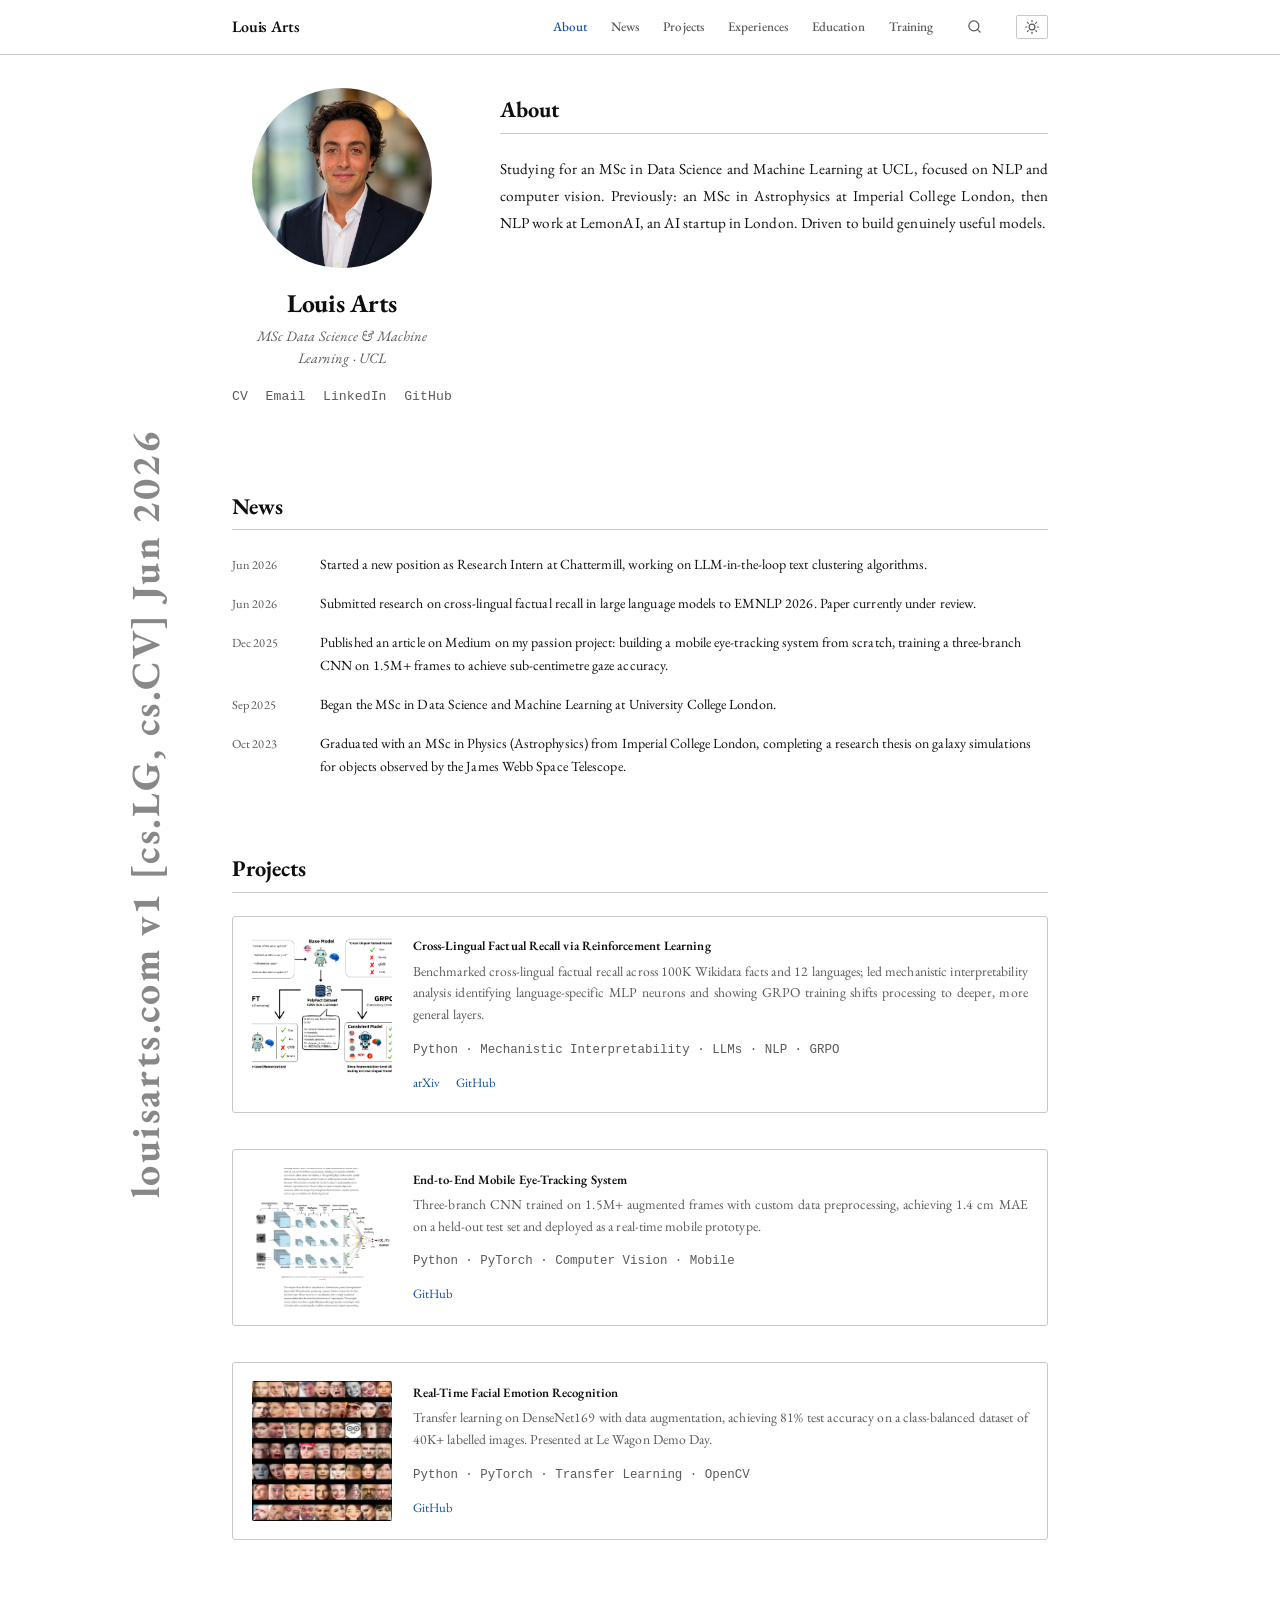
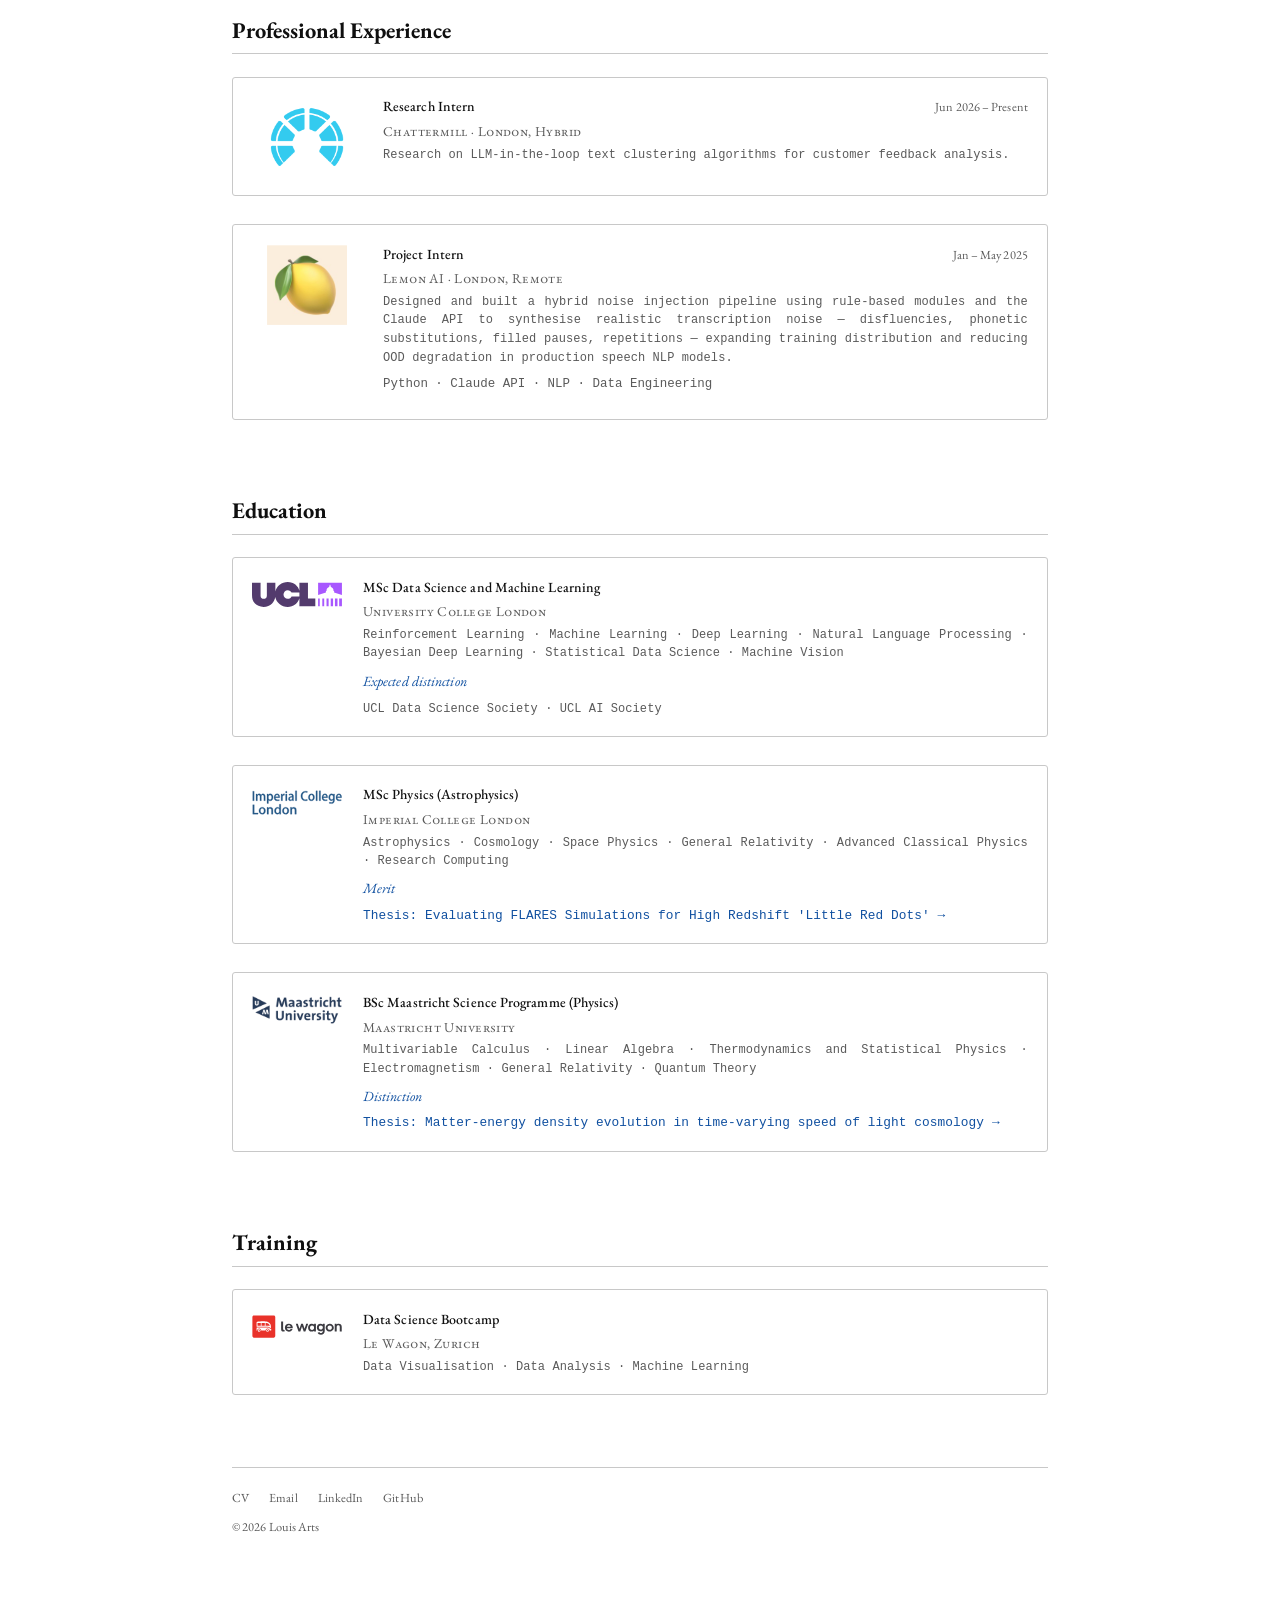
==== index.html @ 947fab56 "Restore display name to Louis Arts Co-Authored-By: Claude Fable 5 <noreply@anthropic.com>" ====
<!DOCTYPE html>
<html lang="en">
<head>
  <meta charset="UTF-8" />
  <meta name="viewport" content="width=device-width, initial-scale=1.0"/>
  <title>Louis Arts</title>
  <link rel="stylesheet" href="style.css" />
  <link rel="preconnect" href="https://fonts.googleapis.com">
  <link href="https://fonts.googleapis.com/css2?family=EB+Garamond:ital,wght@0,400;0,500;0,600;0,700;1,400;1,500;1,600&display=swap" rel="stylesheet">
  <script>(function(){var t=localStorage.getItem('site-theme');if(t)document.documentElement.setAttribute('data-theme',t);})()</script>
</head>
<body>

  <nav id="site-nav">
    <div class="site-nav-inner">
      <a href="#" class="site-nav-name">Louis Arts</a>
      <div class="site-nav-right">
        <div class="site-nav-links">
          <a href="#about">About</a>
          <a href="#news">News</a>
          <a href="#projects">Projects</a>
          <a href="#experience">Experiences</a>
          <a href="#education">Education</a>
          <a href="#training">Training</a>
        </div>
        <div class="nav-search">
          <button type="button" class="nav-search-toggle" aria-label="Search">
            <svg xmlns="http://www.w3.org/2000/svg" width="15" height="15" viewBox="0 0 24 24" fill="none" stroke="currentColor" stroke-width="2" stroke-linecap="round" stroke-linejoin="round"><circle cx="11" cy="11" r="8"/><line x1="21" y1="21" x2="16.65" y2="16.65"/></svg>
          </button>
          <input type="search" id="site-search" aria-label="Search the site" autocomplete="off">
        </div>
        <div class="theme-picker">
          <button class="theme-toggle" aria-label="Theme">
            <svg class="icon-light-mode" xmlns="http://www.w3.org/2000/svg" width="14" height="14" viewBox="0 0 24 24" fill="none" stroke="currentColor" stroke-width="2" stroke-linecap="round" stroke-linejoin="round"><circle cx="12" cy="12" r="5"/><line x1="12" y1="1" x2="12" y2="3"/><line x1="12" y1="21" x2="12" y2="23"/><line x1="4.22" y1="4.22" x2="5.64" y2="5.64"/><line x1="18.36" y1="18.36" x2="19.78" y2="19.78"/><line x1="1" y1="12" x2="3" y2="12"/><line x1="21" y1="12" x2="23" y2="12"/><line x1="4.22" y1="19.78" x2="5.64" y2="18.36"/><line x1="18.36" y1="5.64" x2="19.78" y2="4.22"/></svg>
            <svg class="icon-dark-mode" xmlns="http://www.w3.org/2000/svg" width="14" height="14" viewBox="0 0 24 24" fill="none" stroke="currentColor" stroke-width="2" stroke-linecap="round" stroke-linejoin="round"><path d="M21 12.79A9 9 0 1 1 11.21 3 7 7 0 0 0 21 12.79z"/></svg>
            <svg class="icon-neon-mode" xmlns="http://www.w3.org/2000/svg" width="14" height="14" viewBox="0 0 24 24" fill="none" stroke="currentColor" stroke-width="2" stroke-linecap="round" stroke-linejoin="round"><polygon points="13 2 3 14 12 14 11 22 21 10 12 10 13 2"/></svg>
          </button>
          <div class="theme-dropdown">
            <button data-for="light" onclick="setTheme('light')">Light</button>
            <button data-for="dark" onclick="setTheme('dark')">Dark</button>
            <button data-for="neon" onclick="setTheme('neon')">Neon</button>
          </div>
        </div>
      </div>
    </div>
  </nav>

  <div class="container">

    <div class="main-content">

    <!-- Intro / About -->
    <section id="about" class="intro">
      <div class="intro-sidebar">
        <img src="assets/louis.jpg" alt="Louis Arts" class="profile-photo" width="180" height="180">
        <h1>Louis Arts</h1>
        <p class="tagline">MSc Data Science &amp; Machine Learning · UCL</p>
        <nav class="links">
          <a href="Curriculum_Vitae.pdf" target="_blank" class="cv-link">CV</a>
          <a href="mailto:artslouis@gmail.com">Email</a>
          <a href="https://www.linkedin.com/in/louis-arts-a768221a6/" target="_blank">LinkedIn</a>
          <a href="https://github.com/louisarts" target="_blank">GitHub</a>
        </nav>
      </div>
      <div class="intro-bio">
        <h2>About</h2>
        <p>
          Studying for an MSc in Data Science and Machine Learning at UCL, focused on NLP and computer vision. Previously: an MSc in Astrophysics at Imperial College London, then NLP work at LemonAI, an AI startup in London. Driven to build genuinely useful models.
        </p>
      </div>
    </section>

    <!-- News -->
    <section id="news">
      <h2>News</h2>
      <ul class="news-list">
        <li>
          <span class="date">Jun 2026</span>
          Started a new position as Research Intern at Chattermill, working on LLM-in-the-loop text clustering algorithms.
        </li>
        <li>
          <span class="date">Jun 2026</span>
          Submitted research on cross-lingual factual recall in large language models to EMNLP 2026. Paper currently under review.
        </li>
        <li>
          <span class="date">Dec 2025</span>
          Published an article on Medium on my passion project: building a mobile eye-tracking system from scratch, training a three-branch CNN on 1.5M+ frames to achieve sub-centimetre gaze accuracy.
        </li>
        <li>
          <span class="date">Sep 2025</span>
          Began the MSc in Data Science and Machine Learning at University College London.
        </li>
        <li>
          <span class="date">Oct 2023</span>
          Graduated with an MSc in Physics (Astrophysics) from Imperial College London, completing a research thesis on galaxy simulations for objects observed by the James Webb Space Telescope.
        </li>
      </ul>
    </section>

    <!-- Projects -->
    <section id="projects">
      <h2>Projects</h2>
      <ul class="project-list">

        <li class="project">
          <img src="assets/polyfact-fig1.png" alt="PolyFact cross-lingual factual recall" class="project-thumb project-thumb-img">
          <div class="project-body">
            <h3><a href="polyfact.html">Cross-Lingual Factual Recall via Reinforcement Learning</a></h3>
            <p>Benchmarked cross-lingual factual recall across 100K Wikidata facts and 12 languages; led mechanistic interpretability analysis identifying language-specific MLP neurons and showing GRPO training shifts processing to deeper, more general layers.</p>
            <span class="tags">Python · Mechanistic Interpretability · LLMs · NLP · GRPO</span><br>
            <a href="https://arxiv.org/abs/2606.06586" target="_blank">arXiv</a>
            <a href="https://github.com/jvonrad/Lost-in-Mistranslation/tree/main" target="_blank">GitHub</a>
          </div>
        </li>

        <li class="project">
          <img src="assets/eye-tracking-architecture.png" alt="Eye-tracking CNN architecture" class="project-thumb project-thumb-img">
          <div class="project-body">
            <h3><a href="https://medium.com/@artslouis/the-10-lessons-i-learned-building-an-eye-tracking-model-from-scratch-fa59349ba65d" target="_blank">End-to-End Mobile Eye-Tracking System</a></h3>
            <p>Three-branch CNN trained on 1.5M+ augmented frames with custom data preprocessing, achieving 1.4 cm MAE on a held-out test set and deployed as a real-time mobile prototype.</p>
            <span class="tags">Python · PyTorch · Computer Vision · Mobile</span><br>
            <a href="https://github.com/louisarts/Mobile-Eye-Tracking-Project/tree/main" target="_blank">GitHub</a>
          </div>
        </li>

        <li class="project">
          <img src="assets/face-emotion.png" alt="Facial emotion recognition" class="project-thumb project-thumb-img">
          <div class="project-body">
            <h3><a href="emotion-recognition.html">Real-Time Facial Emotion Recognition</a></h3>
            <p>Transfer learning on DenseNet169 with data augmentation, achieving 81% test accuracy on a class-balanced dataset of 40K+ labelled images. Presented at Le Wagon Demo Day.</p>
            <span class="tags">Python · PyTorch · Transfer Learning · OpenCV</span><br>
            <a href="https://github.com/louisarts/AIdentify_repo" target="_blank">GitHub</a>
          </div>
        </li>

      </ul>
    </section>

    <div class="arxiv-stamp-wrapper" aria-hidden="true">
      <span class="arxiv-stamp">louisarts.com v1 [cs.LG, cs.CV] Jun 2026</span>
    </div>

    </div><!-- /main-content -->

    <!-- Professional Experience -->
    <section id="experience">
      <h2>Professional Experience</h2>
      <ul class="edu-list work-list">

        <li>
          <div class="work-logo-col">
            <img src="assets/logos/chattermill-icon.png" alt="Chattermill" class="work-logo logo-chattermill">
          </div>
          <div class="edu-content">
            <div class="edu-row">
              <strong class="edu-title-text">Research Intern</strong>
              <span class="date">Jun 2026 – Present</span>
            </div>
            <span class="institution">Chattermill · London, Hybrid</span>
            <p class="edu-detail">Research on LLM-in-the-loop text clustering algorithms for customer feedback analysis.</p>
          </div>
        </li>

        <li>
          <div class="work-logo-col">
            <img src="assets/lemonai.png" alt="Lemon AI" class="work-logo">
          </div>
          <div class="edu-content">
            <div class="edu-row">
              <strong><a href="lemon-nlp.html" class="edu-title-link">Project Intern</a></strong>
              <span class="date">Jan – May 2025</span>
            </div>
            <span class="institution">Lemon AI · London, Remote</span>
            <p class="edu-detail">Designed and built a hybrid noise injection pipeline using rule-based modules and the Claude API to synthesise realistic transcription noise — disfluencies, phonetic substitutions, filled pauses, repetitions — expanding training distribution and reducing OOD degradation in production speech NLP models.</p>
            <span class="tags" style="margin-top:0.3rem;display:inline-block;">Python · Claude API · NLP · Data Engineering</span>
          </div>
        </li>

      </ul>
    </section>

    <!-- Education -->
    <section id="education">
      <h2>Education</h2>
      <ul class="edu-list">
        <li>
          <div class="edu-logo-col">
            <img src="assets/logos/ucl.svg" alt="UCL" class="edu-logo">
          </div>
          <div class="edu-content">
            <div class="edu-row">
              <strong><a href="https://www.ucl.ac.uk/prospective-students/graduate/taught-degrees/data-science-and-machine-learning-msc" target="_blank" class="edu-title-link">MSc Data Science and Machine Learning</a></strong>
            </div>
            <span class="institution">University College London</span>
            <p class="edu-detail">Reinforcement Learning · Machine Learning · Deep Learning · Natural Language Processing · Bayesian Deep Learning · Statistical Data Science · Machine Vision</p>
            <p class="edu-award">Expected distinction</p>
            <p class="edu-detail" style="margin-top:0.4rem;">UCL Data Science Society · UCL AI Society</p>
          </div>
        </li>
        <li>
          <div class="edu-logo-col">
            <img src="assets/logos/imperial.svg" alt="Imperial College London" class="edu-logo">
          </div>
          <div class="edu-content">
            <div class="edu-row">
              <strong><a href="https://www.imperial.ac.uk/study/courses/postgraduate-taught/physics/" target="_blank" class="edu-title-link">MSc Physics (Astrophysics)</a></strong>
            </div>
            <span class="institution">Imperial College London</span>
            <p class="edu-detail">Astrophysics · Cosmology · Space Physics · General Relativity · Advanced Classical Physics · Research Computing</p>
            <p class="edu-award">Merit</p>
            <p class="edu-detail" style="margin-top:0.3rem;"><a href="https://arxiv.org/abs/2412.05946" target="_blank" style="color:var(--accent);font-size:0.8rem;">Thesis: Evaluating FLARES Simulations for High Redshift 'Little Red Dots' →</a></p>
          </div>
        </li>
        <li>
          <div class="edu-logo-col">
            <img src="assets/logos/maastricht.png" alt="Maastricht University" class="edu-logo">
          </div>
          <div class="edu-content">
            <div class="edu-row">
              <strong><a href="https://www.maastrichtuniversity.nl/education/bachelor/programmes/maastricht-science-programme" target="_blank" class="edu-title-link">BSc Maastricht Science Programme (Physics)</a></strong>
            </div>
            <span class="institution">Maastricht University</span>
            <p class="edu-detail">Multivariable Calculus · Linear Algebra · Thermodynamics and Statistical Physics · Electromagnetism · General Relativity · Quantum Theory</p>
            <p class="edu-award">Distinction</p>
            <p class="edu-detail" style="margin-top:0.3rem;"><a href="https://www.researchgate.net/publication/365711983_Matter-energy_density_evolution_and_spatial_expansion_in_the_context_of_time-varying_speed_of_light_cosmology" target="_blank" style="color:var(--accent);font-size:0.8rem;">Thesis: Matter-energy density evolution in time-varying speed of light cosmology →</a></p>
          </div>
        </li>
      </ul>
    </section>

    <!-- Training -->
    <section id="training">
      <h2>Training</h2>
      <ul class="edu-list">
        <li>
          <div class="edu-logo-col">
            <img src="assets/logos/lewagon.svg" alt="Le Wagon" class="edu-logo logo-lewagon">
          </div>
          <div class="edu-content">
            <div class="edu-row">
              <strong><a href="https://www.lewagon.com/data-science-course" target="_blank" class="edu-title-link">Data Science Bootcamp</a></strong>
            </div>
            <span class="institution">Le Wagon, Zurich</span>
            <p class="edu-detail">Data Visualisation · Data Analysis · Machine Learning</p>
          </div>
        </li>
      </ul>
    </section>

    <footer>
      <div class="footer-links">
        <a href="Curriculum_Vitae.pdf" target="_blank">CV</a>
        <a href="mailto:artslouis@gmail.com">Email</a>
        <a href="https://www.linkedin.com/in/louis-arts-a768221a6/" target="_blank">LinkedIn</a>
        <a href="https://github.com/louisarts" target="_blank">GitHub</a>
      </div>
      <p>© 2026 Louis Arts</p>
    </footer>

  </div>
  <script src="theme.js"></script>
  <script>
    (function () {
      var sections = document.querySelectorAll('section[id]');
      var navLinks = document.querySelectorAll('.site-nav-links a');

      var observer = new IntersectionObserver(function (entries) {
        entries.forEach(function (entry) {
          if (entry.isIntersecting) {
            navLinks.forEach(function (link) {
              link.classList.toggle('active', link.getAttribute('href') === '#' + entry.target.id);
            });
          }
        });
      }, { rootMargin: '-20% 0px -70% 0px' });

      sections.forEach(function (s) { observer.observe(s); });
    })();
  </script>
  <script>
    (function () {
      var search = document.getElementById('site-search');
      if (!search) return;
      var box = document.querySelector('.nav-search');
      var toggle = document.querySelector('.nav-search-toggle');
      var items = document.querySelectorAll('.news-list li, .project, .edu-list li, .work-list li');
      var filterable = document.querySelectorAll('#news, #projects, #experience, #education');

      function run() {
        var q = search.value.trim().toLowerCase();
        items.forEach(function (item) {
          var match = !q || item.textContent.toLowerCase().indexOf(q) !== -1;
          item.style.display = match ? '' : 'none';
        });
        filterable.forEach(function (sec) {
          var entries = sec.querySelectorAll('.news-list li, .project, .edu-list li');
          var anyVisible = Array.prototype.some.call(entries, function (e) {
            return e.style.display !== 'none';
          });
          sec.style.display = anyVisible ? '' : 'none';
        });
      }

      function close() {
        box.classList.remove('open');
        if (search.value) { search.value = ''; run(); }
      }

      toggle.addEventListener('click', function () {
        if (box.classList.contains('open')) {
          close();
        } else {
          box.classList.add('open');
          search.focus();
        }
      });

      search.addEventListener('input', run);
      search.addEventListener('blur', function () {
        if (!search.value.trim()) box.classList.remove('open');
      });
      search.addEventListener('keydown', function (e) {
        if (e.key === 'Escape') { close(); search.blur(); }
      });
    })();
  </script>
</body>
</html>
---- style.css ----
/* ── Reset & base ── */
*, *::before, *::after { box-sizing: border-box; margin: 0; padding: 0; }

:root {
  --bg:      #ffffff;
  --text:    #0f0f0f;
  --muted:   #5a5a5a;
  --accent:  #1050a0;
  --border:  #c8c8c8;
  --tag-bg:  #f2f2f0;
}

[data-theme="dark"] {
  --bg:      #18181b;
  --text:    #f4f4f5;
  --muted:   #a1a1aa;
  --accent:  #60a5fa;
  --border:  #3f3f46;
  --tag-bg:  #27272a;
}

[data-theme="neon"] {
  --bg:      #09090f;
  --text:    #d8d8f0;
  --muted:   #5a5a8a;
  --accent:  #00ffe5;
  --border:  #161630;
  --tag-bg:  #0d0d1e;
}


html { scroll-behavior: smooth; }

body { transition: background-color 0.2s ease, color 0.2s ease; }

body {
  background: var(--bg);
  color: var(--text);
  font-family: 'EB Garamond', Georgia, 'Times New Roman', serif;
  font-size: 17px;
  font-weight: 400;
  line-height: 1.65;
  letter-spacing: 0.005em;
  -webkit-font-smoothing: antialiased;
  text-rendering: optimizeLegibility;
}

/* ── Layout ── */
.container {
  max-width: 880px;
  margin: 0 auto;
  padding: 5.5rem 2rem 6rem;
}

/* Subpage title block */
header {
  margin-bottom: 2.5rem;
}

/* ── Intro / About (two-column) ── */
.intro {
  display: flex;
  gap: 3rem;
  align-items: flex-start;
  margin-bottom: 5rem;
}

.intro-sidebar {
  width: 220px;
  flex-shrink: 0;
  text-align: center;
}

.intro-bio {
  flex: 1;
  min-width: 0;
}

.intro-bio h2 { margin-top: 0.2rem; }

.profile-photo {
  width: 180px;
  height: 180px;
  border-radius: 50%;
  object-fit: cover;
  display: block;
  margin: 0 auto 1.25rem;
}

h1 {
  font-size: 2rem;
  font-weight: 700;
  letter-spacing: -0.01em;
  line-height: 1.2;
  margin-bottom: 0.4rem;
}

.intro-sidebar h1 {
  font-size: 1.6rem;
  letter-spacing: -0.01em;
}

.intro-sidebar .tagline {
  color: var(--muted);
  font-size: 0.9rem;
  font-style: italic;
  line-height: 1.5;
  margin-bottom: 0;
  text-align: center;
}

.availability {
  font-size: 0.775rem;
  color: var(--muted);
  margin-top: 0.7rem;
  display: flex;
  align-items: center;
  justify-content: center;
  gap: 0.4rem;
}

.avail-dot {
  width: 7px;
  height: 7px;
  border-radius: 50%;
  background: #22c55e;
  flex-shrink: 0;
  animation: pulse-dot 2.5s ease-in-out infinite;
}

@keyframes pulse-dot {
  0%, 100% { box-shadow: 0 0 0 0px rgba(34,197,94,0.4); }
  50%       { box-shadow: 0 0 0 4px rgba(34,197,94,0); }
}

.tagline {
  color: var(--muted);
  font-size: 0.95rem;
  font-style: italic;
}

.links {
  display: flex;
  flex-wrap: wrap;
  align-items: center;
  justify-content: center;
  gap: 0.5rem 1.1rem;
  font-family: 'Courier New', Courier, monospace;
  font-size: 0.82rem;
  margin-top: 1.1rem;
}

.links a {
  color: var(--muted);
  text-decoration: none;
}

.links a:hover { color: var(--accent); }

.ext-link {
  display: inline-flex;
  align-items: center;
  gap: 0.4rem;
  padding: 0.35rem 0.8rem;
  border: 1px solid var(--border);
  border-radius: 2px;
  background: var(--tag-bg);
  font-size: 0.85rem;
  font-weight: 500;
  color: var(--text) !important;
  text-decoration: none !important;
  transition: border-color 0.15s, background 0.15s, color 0.15s;
}
.ext-link:hover {
  border-color: var(--accent);
  color: var(--accent) !important;
  background: color-mix(in srgb, var(--accent) 8%, var(--bg));
}
.ext-link svg { flex-shrink: 0; }

header .links { justify-content: flex-start; }

/* ── Sections ── */
section {
  margin-bottom: 4.5rem;
}

h2 {
  font-family: 'EB Garamond', Georgia, serif;
  font-size: 1.4rem;
  font-weight: 700;
  letter-spacing: 0;
  color: var(--text);
  margin-bottom: 1.4rem;
  padding-bottom: 0.3rem;
  border-bottom: 1px solid var(--border);
}

section p {
  color: var(--text);
  font-size: 0.95rem;
  line-height: 1.75;
  margin-bottom: 0.8rem;
  text-align: justify;
  hyphens: auto;
}

section p:last-child { margin-bottom: 0; }

section a {
  color: var(--accent);
  text-decoration: none;
}

section a:hover { text-decoration: underline; }

/* ── News ── */
.news-list {
  list-style: none;
  display: flex;
  flex-direction: column;
  gap: 1rem;
}

.news-list li {
  display: flex;
  gap: 1.25rem;
  font-size: 0.875rem;
  align-items: baseline;
}

.date {
  font-size: 0.775rem;
  color: var(--muted);
  white-space: nowrap;
  flex-shrink: 0;
  min-width: 68px;
  font-variant-numeric: tabular-nums;
}

/* ── Projects ── */
.project-list {
  list-style: none;
  display: flex;
  flex-direction: column;
  gap: 2.25rem;
}

.project {
  display: flex;
  gap: 1.3rem;
  align-items: flex-start;
  position: relative;
  background: transparent;
  border: 1px solid var(--border);
  border-radius: 3px;
  padding: 1.1rem 1.2rem;
  cursor: pointer;
  transition: transform 0.25s ease, box-shadow 0.25s ease, background-color 0.25s ease, border-color 0.25s ease;
}

.project:hover {
  transform: scale(1.012);
  background: var(--tag-bg);
  border-color: transparent;
  box-shadow: 0 10px 34px rgba(0,0,0,0.07);
}

.project-thumb {
  width: 140px;
  height: 140px;
  border-radius: 2px;
  flex-shrink: 0;
  background: var(--tag-bg);
}

.project-thumb-img {
  width: 140px;
  height: 140px;
  object-fit: cover;
  border-radius: 2px;
  flex-shrink: 0;
}

.eye-tracking { background: linear-gradient(135deg, #c9d8f5 0%, #8faee8 100%); }
.emotion      { background: linear-gradient(135deg, #f5d9c9 0%, #e8a88f 100%); }
.nlp          { background: linear-gradient(135deg, #d0ecd4 0%, #85c98e 100%); }

.project-body h3 {
  font-size: 1rem;
  font-weight: 600;
  margin-bottom: 0.25rem;
  line-height: 1.4;
}

.project-body p {
  font-size: 0.855rem;
  color: var(--muted);
  margin-bottom: 0.4rem;
  line-height: 1.6;
}

.tags {
  font-family: 'Courier New', Courier, monospace;
  font-size: 0.78rem;
  color: var(--muted);
  display: inline-block;
  margin-bottom: 0.4rem;
  letter-spacing: 0;
}

.project-body a {
  font-size: 0.8rem;
  color: var(--accent);
  text-decoration: none;
  margin-right: 0.75rem;
}

.project-body a:hover { text-decoration: underline; }

.work-badge {
  font-family: 'EB Garamond', Georgia, serif;
  font-size: 0.7rem;
  font-variant: small-caps;
  font-weight: 600;
  letter-spacing: 0.04em;
  color: var(--muted);
  border: 1px solid var(--border);
  padding: 0.05rem 0.45rem;
  border-radius: 2px;
  vertical-align: middle;
  margin-left: 0.45rem;
}

/* ── Publications ── */
.pub-list {
  list-style: none;
  display: flex;
  flex-direction: column;
  gap: 1.25rem;
}

.pub-title {
  font-size: 0.95rem;
  font-weight: 500;
  margin-bottom: 0.25rem;
  line-height: 1.4;
}

.pub-title a { color: var(--text); text-decoration: none; }
.pub-title a:hover { color: var(--accent); }

.pub-meta {
  font-size: 0.8rem;
  color: var(--muted);
  margin-bottom: 0.3rem;
}

.pub-status {
  display: inline-block;
  font-size: 0.67rem;
  font-weight: 500;
  color: var(--accent);
  border: 1px solid var(--accent);
  padding: 0.05rem 0.4rem;
  border-radius: 20px;
  vertical-align: middle;
  margin-left: 0.25rem;
  letter-spacing: 0.01em;
}

.pub-desc {
  font-size: 0.855rem;
  color: var(--muted);
  line-height: 1.6;
  margin-bottom: 0.4rem;
}

.pub-body a {
  font-size: 0.8rem;
  color: var(--accent);
  text-decoration: none;
  margin-right: 0.75rem;
}

.pub-body a:hover { text-decoration: underline; }

/* ── Education ── */
.edu-list {
  list-style: none;
  display: flex;
  flex-direction: column;
  gap: 1.75rem;
}

.edu-list li {
  display: flex;
  gap: 1.3rem;
  align-items: flex-start;
  position: relative;
  background: transparent;
  border: 1px solid var(--border);
  border-radius: 3px;
  padding: 1.1rem 1.2rem;
  cursor: pointer;
  transition: transform 0.25s ease, box-shadow 0.25s ease, background-color 0.25s ease, border-color 0.25s ease;
}

.edu-list li:hover {
  transform: scale(1.012);
  background: var(--tag-bg);
  border-color: transparent;
  box-shadow: 0 10px 34px rgba(0,0,0,0.07);
}

.edu-logo-col {
  width: 90px;
  flex-shrink: 0;
  display: flex;
  align-items: center;
  justify-content: center;
  padding-top: 2px;
  min-height: 36px;
  overflow: visible;
}

.logo-lewagon { width: 130px; max-width: none; max-height: none; height: auto; }
[data-theme="dark"] .logo-lewagon,
[data-theme="neon"] .logo-lewagon { filter: brightness(0) invert(1); }

[data-theme="dark"] .logo-chattermill,
[data-theme="neon"] .logo-chattermill { filter: brightness(0) invert(1); }

.work-logo-col {
  width: 110px;
  flex-shrink: 0;
  display: flex;
  align-items: center;
  justify-content: center;
  padding-top: 2px;
  min-height: 36px;
}

.work-logo {
  max-height: 80px;
  max-width: 110px;
  width: auto;
  height: auto;
  object-fit: contain;
  opacity: 0.85;
}

.edu-logo {
  max-height: 60px;
  max-width: 90px;
  width: auto;
  height: auto;
  object-fit: contain;
  opacity: 0.85;
  transition: opacity 0.15s;
}

.edu-title-link { color: inherit; text-decoration: none; }
.edu-title-link:hover { text-decoration: underline; }

/* Stretched link: whole edu card is clickable via degree title */
.edu-title-link::after {
  content: '';
  position: absolute;
  inset: 0;
  border-radius: 2px;
  z-index: 1;
}

/* Thesis links remain clickable above the overlay */
.edu-detail {
  position: relative;
  z-index: 2;
}



.edu-content {
  flex: 1;
  min-width: 0;
}

.edu-row {
  display: flex;
  justify-content: space-between;
  align-items: baseline;
  gap: 1rem;
  flex-wrap: wrap;
}

.edu-row strong {
  font-weight: 500;
  font-size: 0.875rem;
}

.institution {
  color: var(--muted);
  font-size: 0.85rem;
  font-variant: small-caps;
  letter-spacing: 0.03em;
  display: block;
  margin-top: 0.1rem;
}

.edu-detail {
  font-family: 'Courier New', Courier, monospace;
  color: var(--muted);
  font-size: 0.75rem;
  line-height: 1.55;
  margin-top: 0.2rem;
  margin-bottom: 0 !important;
}

.edu-award {
  font-family: 'EB Garamond', Georgia, serif;
  font-style: italic;
  font-size: 0.88rem;
  color: var(--accent);
  margin-top: 0.35rem;
  margin-bottom: 0 !important;
}

/* ── Project title links ── */
.project-body h3 a {
  color: var(--text);
  text-decoration: none;
}

.project-body h3 a:hover { color: var(--text); }

/* Stretched link: whole card is clickable via h3 link */
.project-body h3 a::after {
  content: '';
  position: absolute;
  inset: 0;
  border-radius: 2px;
  z-index: 1;
}

/* Keep secondary links above the overlay */
.project-body > a,
.project-body .tags {
  position: relative;
  z-index: 2;
}

/* ── Theme toggle ── */
.theme-picker { position: relative; flex-shrink: 0; }

.theme-picker::after {
  content: '';
  position: absolute;
  top: 100%;
  left: -8px;
  right: -8px;
  height: 10px;
}

.theme-toggle {
  background: none;
  border: 1px solid var(--border);
  border-radius: 2px;
  cursor: pointer;
  color: var(--muted);
  padding: 0.25rem 0.5rem;
  line-height: 1;
  display: flex;
  align-items: center;
}

.theme-toggle:hover { color: var(--text); border-color: var(--muted); }

.theme-toggle .icon-light-mode { display: inline-flex; }
.theme-toggle .icon-dark-mode  { display: none; }
.theme-toggle .icon-neon-mode  { display: none; }
[data-theme="dark"] .theme-toggle .icon-light-mode { display: none; }
[data-theme="dark"] .theme-toggle .icon-dark-mode  { display: inline-flex; }
[data-theme="dark"] .theme-toggle .icon-neon-mode  { display: none; }
[data-theme="neon"] .theme-toggle .icon-light-mode { display: none; }
[data-theme="neon"] .theme-toggle .icon-dark-mode  { display: none; }
[data-theme="neon"] .theme-toggle .icon-neon-mode  { display: inline-flex; }

.theme-dropdown {
  position: absolute;
  top: calc(100% + 6px);
  right: 0;
  background: var(--bg);
  border: 1px solid var(--border);
  border-radius: 2px;
  padding: 0.3rem;
  min-width: 90px;
  z-index: 200;
  box-shadow: 0 4px 16px rgba(0,0,0,0.1);
  opacity: 0;
  pointer-events: none;
  transform: translateY(-4px);
  transition: opacity 0.15s ease, transform 0.15s ease;
}

.theme-picker:hover .theme-dropdown {
  opacity: 1;
  pointer-events: auto;
  transform: translateY(0);
}

.theme-dropdown button {
  display: block;
  width: 100%;
  text-align: left;
  background: none;
  border: none;
  cursor: pointer;
  font-size: 0.82rem;
  color: var(--muted);
  padding: 0.35rem 0.6rem;
  border-radius: 2px;
  font-family: 'EB Garamond', Georgia, serif;
  white-space: nowrap;
  transition: background 0.1s, color 0.1s;
}

.theme-dropdown button:hover { background: var(--tag-bg); color: var(--text); }

html:not([data-theme]) .theme-dropdown [data-for="light"],
html[data-theme="dark"] .theme-dropdown [data-for="dark"],
html[data-theme="neon"] .theme-dropdown [data-for="neon"] {
  color: var(--accent);
  font-weight: 500;
}

/* ── Skills ── */
.skills-list {
  display: flex;
  flex-direction: column;
  gap: 0.45rem;
}

.skill-row {
  display: flex;
  gap: 1.5rem;
  align-items: baseline;
}

.skill-row dt {
  color: var(--muted);
  font-size: 0.75rem;
  font-weight: 500;
  min-width: 90px;
  flex-shrink: 0;
}

.skill-row dd {
  color: var(--text);
  font-size: 0.855rem;
}

/* ── Subpage nav ── */
.back-nav {
  margin-bottom: 1.5rem;
  font-size: 0.84rem;
  display: flex;
  justify-content: space-between;
  align-items: center;
}

.back-nav a {
  color: var(--muted);
  text-decoration: none;
}

.back-nav a:hover { color: var(--accent); }

/* ── Subpage content ── */
.project-image {
  width: 100%;
  max-width: 580px;
  border-radius: 8px;
  margin: 1rem 0 1.25rem;
  border: 1px solid var(--border);
  display: block;
}

.detail-list {
  list-style: none;
  padding: 0;
  margin: 0.5rem 0 0.75rem;
  display: flex;
  flex-direction: column;
  gap: 0.5rem;
}

.detail-list li {
  padding-left: 1.1rem;
  position: relative;
  font-size: 0.875rem;
  color: var(--text);
  line-height: 1.65;
}

.detail-list li::before {
  content: "–";
  position: absolute;
  left: 0;
  color: var(--muted);
}

.lessons-list {
  padding-left: 1.4rem;
  display: flex;
  flex-direction: column;
  gap: 0.5rem;
  font-size: 0.875rem;
}

.lessons-list li { padding-left: 0.2rem; }

/* ── arXiv-style left margin stamp ── */
.main-content {
  position: relative;
}

.arxiv-stamp-wrapper {
  position: absolute;
  left: -7.5rem;
  top: 0;
  height: 100%;
  display: flex;
  align-items: center;
  pointer-events: none;
  z-index: 10;
}

.arxiv-stamp {
  font-family: 'EB Garamond', Georgia, serif;
  font-size: 2.5rem;
  font-weight: 700;
  color: #888;
  white-space: nowrap;
  writing-mode: vertical-rl;
  transform: rotate(180deg);
  letter-spacing: 0.06em;
  user-select: none;
}

@media (max-width: 1060px) {
  .arxiv-stamp-wrapper { display: none; }
}

[data-theme="neon"] .arxiv-stamp {
  color: var(--accent);
  text-shadow:
    0 0 6px #fff,
    0 0 14px var(--accent),
    0 0 40px var(--accent),
    0 0 80px rgba(0,255,229,0.4);
}

/* ── Dark mode overrides ── */
[data-theme="dark"] .abstract-block { background: var(--tag-bg); }

/* ── Neon mode overrides ── */
@keyframes neon-glow {
  0%, 100% {
    text-shadow:
      0 0 7px #fff,
      0 0 10px #fff,
      0 0 21px #fff,
      0 0 42px #00ffe5,
      0 0 82px #00ffe5,
      0 0 100px #00ffe5;
  }
  50% {
    text-shadow:
      0 0 4px #fff,
      0 0 11px #fff,
      0 0 19px #fff,
      0 0 40px #00ffe5,
      0 0 80px #00ffe5,
      0 0 90px #00ffe5,
      0 0 150px #00ffe5;
  }
}

[data-theme="neon"] body {
  background-image:
    radial-gradient(ellipse at 50% 0%, rgba(0,255,229,0.08) 0%, transparent 55%),
    linear-gradient(rgba(0,255,229,0.07) 1px, transparent 1px),
    linear-gradient(90deg, rgba(0,255,229,0.07) 1px, transparent 1px);
  background-size: auto, 40px 40px, 40px 40px;
  text-shadow: 0 0 2px rgba(216,216,240,0.45);
}

[data-theme="neon"] .abstract-block { background: var(--tag-bg); }

[data-theme="neon"] header {
  border-bottom-color: rgba(0,255,229,0.35);
  box-shadow: 0 1px 24px rgba(0,255,229,0.08);
}

[data-theme="neon"] h1 {
  color: #fff;
  text-shadow: none;
  animation: neon-glow 3s ease-in-out infinite;
}

[data-theme="neon"] h2 {
  color: var(--accent);
  text-shadow: 0 0 10px var(--accent), 0 0 30px rgba(0,255,229,0.55), 0 0 60px rgba(0,255,229,0.2);
}

[data-theme="neon"] .tagline {
  color: rgba(0,255,229,0.75);
  text-shadow: 0 0 10px rgba(0,255,229,0.45);
}

[data-theme="neon"] .links a {
  color: rgba(0,255,229,0.65);
  text-shadow: 0 0 6px rgba(0,255,229,0.35);
}

[data-theme="neon"] .links a:hover {
  color: var(--accent);
  text-shadow: 0 0 12px var(--accent), 0 0 24px rgba(0,255,229,0.5);
}

[data-theme="neon"] .date {
  color: var(--accent);
  text-shadow: 0 0 7px var(--accent);
  opacity: 0.85;
}

[data-theme="neon"] .project-thumb-img {
  border-color: rgba(0,255,229,0.4);
  box-shadow: 0 0 20px rgba(0,255,229,0.18), 0 0 6px rgba(0,255,229,0.35);
}

[data-theme="neon"] .project-body h3 a {
  text-shadow: 0 0 5px rgba(216,216,240,0.35);
}

[data-theme="neon"] .project-body h3 a:hover {
  color: inherit;
  text-shadow: 0 0 5px rgba(216,216,240,0.35);
}

[data-theme="neon"] .project-body a {
  text-shadow: 0 0 7px currentColor;
}

[data-theme="neon"] .tags {
  color: rgba(0,255,229,0.55);
}

[data-theme="neon"] section a {
  text-shadow: 0 0 7px currentColor;
}

[data-theme="neon"] #site-nav {
  background: rgba(9,9,15,0.88);
  backdrop-filter: blur(14px);
  border-bottom-color: rgba(0,255,229,0.22);
  box-shadow: 0 1px 24px rgba(0,255,229,0.1);
}

[data-theme="neon"] .site-nav-name {
  text-shadow: 0 0 8px rgba(216,216,240,0.4);
}

[data-theme="neon"] .site-nav-links a.active,
[data-theme="neon"] .site-nav-links a:hover {
  text-shadow: 0 0 12px currentColor;
}

[data-theme="neon"] .theme-toggle {
  color: var(--accent);
  border-color: rgba(0,255,229,0.55);
  box-shadow: 0 0 14px rgba(0,255,229,0.3), inset 0 0 8px rgba(0,255,229,0.06);
  text-shadow: 0 0 8px var(--accent);
}

[data-theme="neon"] .profile-photo {
  border-color: rgba(0,255,229,0.45);
  box-shadow: 0 0 24px rgba(0,255,229,0.22), 0 0 50px rgba(0,255,229,0.08);
}

[data-theme="neon"] .edu-logo:not(.logo-lewagon) {
  filter: drop-shadow(0 0 5px rgba(0,255,229,0.35));
}

[data-theme="neon"] footer {
  border-top-color: rgba(0,255,229,0.18);
  text-shadow: 0 0 6px rgba(0,255,229,0.3);
}

[data-theme="neon"] .avail-dot {
  background: var(--accent);
  animation: pulse-dot 2.5s ease-in-out infinite,
             neon-ring-pulse 2.5s ease-in-out infinite;
}

[data-theme="neon"] .pub-status {
  text-shadow: 0 0 6px var(--accent);
  box-shadow: 0 0 6px rgba(0,255,229,0.2);
}

[data-theme="neon"] .pub-title a {
  text-shadow: 0 0 5px rgba(216,216,240,0.3);
}

[data-theme="neon"] .pub-title a:hover {
  text-shadow: 0 0 10px var(--accent), 0 0 22px rgba(0,255,229,0.4);
}

/* Pulsing animations */
@keyframes neon-h2-pulse {
  0%, 100% { text-shadow: 0 0 10px var(--accent), 0 0 30px rgba(0,255,229,0.55), 0 0 60px rgba(0,255,229,0.2); }
  50%       { text-shadow: 0 0 16px var(--accent), 0 0 48px rgba(0,255,229,0.75), 0 0 90px rgba(0,255,229,0.35); }
}
[data-theme="neon"] h2 { animation: neon-h2-pulse 4s ease-in-out infinite; }

@keyframes neon-btn-pulse {
  0%, 100% { box-shadow: 0 0 20px rgba(0,255,229,0.45), 0 0 50px rgba(0,255,229,0.15), inset 0 0 18px rgba(0,255,229,0.08); }
  50%       { box-shadow: 0 0 32px rgba(0,255,229,0.7),  0 0 80px rgba(0,255,229,0.28), inset 0 0 28px rgba(0,255,229,0.14); }
}

@keyframes neon-ring-pulse {
  0%, 100% { box-shadow: 0 0 24px rgba(0,255,229,0.22), 0 0 50px rgba(0,255,229,0.08); }
  50%       { box-shadow: 0 0 38px rgba(0,255,229,0.42), 0 0 80px rgba(0,255,229,0.18); }
}
[data-theme="neon"] .profile-photo {
  border-color: rgba(0,255,229,0.45);
  animation: neon-ring-pulse 3s ease-in-out infinite;
}

/* CRT scanlines overlay */
[data-theme="neon"] body::after {
  content: '';
  position: fixed;
  inset: 0;
  background: repeating-linear-gradient(
    0deg,
    transparent,
    transparent 2px,
    rgba(0,0,0,0.055) 2px,
    rgba(0,0,0,0.055) 4px
  );
  pointer-events: none;
  z-index: 9999;
}

/* Neon text selection */
[data-theme="neon"] ::selection {
  background: rgba(0,255,229,0.28);
  color: #fff;
  text-shadow: 0 0 12px #00ffe5;
}

/* Neon scrollbar */
[data-theme="neon"] ::-webkit-scrollbar { width: 5px; }
[data-theme="neon"] ::-webkit-scrollbar-track { background: #09090f; }
[data-theme="neon"] ::-webkit-scrollbar-thumb {
  background: rgba(0,255,229,0.35);
  border-radius: 3px;
}
[data-theme="neon"] ::-webkit-scrollbar-thumb:hover { background: rgba(0,255,229,0.65); }

/* News list — neon left rail */
[data-theme="neon"] .news-list li {
  border-left: 1px solid rgba(0,255,229,0.35);
  padding-left: 0.85rem;
  box-shadow: -1px 0 10px rgba(0,255,229,0.18);
}

/* Project thumb hover flare */
[data-theme="neon"] .project-thumb-img { transition: box-shadow 0.3s ease, border-color 0.3s ease; }
[data-theme="neon"] .project:hover .project-thumb-img {
  border-color: rgba(0,255,229,0.7);
  box-shadow: 0 0 30px rgba(0,255,229,0.38), 0 0 8px rgba(0,255,229,0.65);
}

/* Education rows */
[data-theme="neon"] .edu-row strong {
  text-shadow: 0 0 6px rgba(216,216,240,0.35);
}

[data-theme="neon"] .institution {
  color: rgba(0,255,229,0.5);
  text-shadow: 0 0 6px rgba(0,255,229,0.25);
}

/* Cards — neon */
[data-theme="neon"] .project,
[data-theme="neon"] .edu-list li {
  border-color: rgba(0,255,229,0.18);
}

[data-theme="neon"] .project:hover,
[data-theme="neon"] .edu-list li:hover {
  border-color: rgba(0,255,229,0.38);
  box-shadow: 0 4px 32px rgba(0,255,229,0.18);
}

/* Cards — dark */
[data-theme="dark"] .project,
[data-theme="dark"] .edu-list li {
  border-color: #2e2e33;
}

[data-theme="dark"] .project:hover,
[data-theme="dark"] .edu-list li:hover {
  border-color: transparent;
  box-shadow: 0 10px 34px rgba(0,0,0,0.4);
}

/* ── Top nav bar (always visible) ── */
#site-nav {
  position: fixed;
  top: 0;
  left: 0;
  right: 0;
  z-index: 100;
  background: var(--bg);
  background: color-mix(in srgb, var(--bg) 82%, transparent);
  backdrop-filter: saturate(180%) blur(14px);
  -webkit-backdrop-filter: saturate(180%) blur(14px);
  border-bottom: 1px solid var(--border);
  transition: background-color 0.2s ease, border-color 0.2s ease;
}

.site-nav-inner {
  max-width: 880px;
  margin: 0 auto;
  padding: 0.85rem 2rem;
  display: flex;
  justify-content: space-between;
  align-items: center;
}

.site-nav-name {
  font-size: 1rem;
  font-weight: 600;
  letter-spacing: -0.01em;
  color: var(--text);
  text-decoration: none;
}

.site-nav-right {
  display: flex;
  align-items: center;
  gap: 1.75rem;
}

.site-nav-links {
  display: flex;
  gap: 1.5rem;
}

.site-nav-links a {
  font-size: 0.82rem;
  color: var(--muted);
  text-decoration: none;
  font-weight: 500;
  transition: color 0.15s;
}

.site-nav-links a:hover,
.site-nav-links a.active { color: var(--accent); }

/* ── Nav search ── */
.nav-search {
  display: flex;
  align-items: center;
  border: 1px solid transparent;
  border-radius: 7px;
  transition: background-color 0.15s ease, border-color 0.15s ease;
}

.nav-search.open {
  background: var(--tag-bg);
  border-color: var(--border);
  padding-right: 0.5rem;
}

.nav-search.open:focus-within { border-color: var(--accent); }

.nav-search-toggle {
  display: flex;
  align-items: center;
  justify-content: center;
  background: none;
  border: none;
  cursor: pointer;
  color: var(--muted);
  padding: 0.3rem;
  line-height: 1;
  border-radius: 6px;
  transition: color 0.15s ease;
}

.nav-search-toggle:hover { color: var(--text); }
.nav-search.open .nav-search-toggle { color: var(--accent); }

.nav-search input {
  width: 0;
  opacity: 0;
  border: none;
  background: none;
  outline: none;
  font-family: inherit;
  font-size: 0.82rem;
  color: var(--text);
  padding: 0;
  letter-spacing: inherit;
  transition: width 0.25s ease, opacity 0.2s ease, margin 0.25s ease;
}

.nav-search.open input {
  width: 132px;
  opacity: 1;
  margin-left: 0.2rem;
}

.nav-search input::-webkit-search-cancel-button { -webkit-appearance: none; appearance: none; }

[data-theme="neon"] .nav-search.open {
  border-color: rgba(0,255,229,0.35);
  box-shadow: inset 0 0 8px rgba(0,255,229,0.05);
}
[data-theme="neon"] .nav-search.open:focus-within {
  border-color: var(--accent);
  box-shadow: 0 0 12px rgba(0,255,229,0.25), inset 0 0 8px rgba(0,255,229,0.08);
}

section[id] { scroll-margin-top: 72px; }


/* ── Footer ── */
footer {
  margin-top: 2rem;
  padding-top: 1.25rem;
  border-top: 1px solid var(--border);
  font-size: 0.775rem;
  color: var(--muted);
}

.footer-links {
  display: flex;
  flex-wrap: wrap;
  gap: 0 1.25rem;
  margin-bottom: 0.5rem;
}

.footer-links a {
  color: var(--muted);
  text-decoration: none;
}

.footer-links a:hover { color: var(--accent); }

/* ── Responsive ── */
@media (max-width: 720px) {
  .intro {
    flex-direction: column;
    align-items: center;
    gap: 1.75rem;
    text-align: center;
  }
  .intro-sidebar { width: 100%; max-width: 360px; }
  .intro-bio { text-align: left; width: 100%; }
}

@media (max-width: 540px) {
  .container { padding: 4.5rem 1.5rem 3rem; }
  .profile-photo { width: 150px; height: 150px; }
  .news-list li { flex-direction: column; gap: 0.1rem; }
  .project { flex-direction: column; border-radius: 10px; }
  .edu-list li { flex-direction: column; gap: 0.3rem; border-radius: 10px; }

  .edu-logo-col { min-height: unset; justify-content: flex-start; }
  .edu-row { flex-direction: column; gap: 0.1rem; }
  .site-nav-links { display: none; }
  .site-nav-right { gap: 0.6rem; }
  .nav-search.open input { width: 100px; }
}
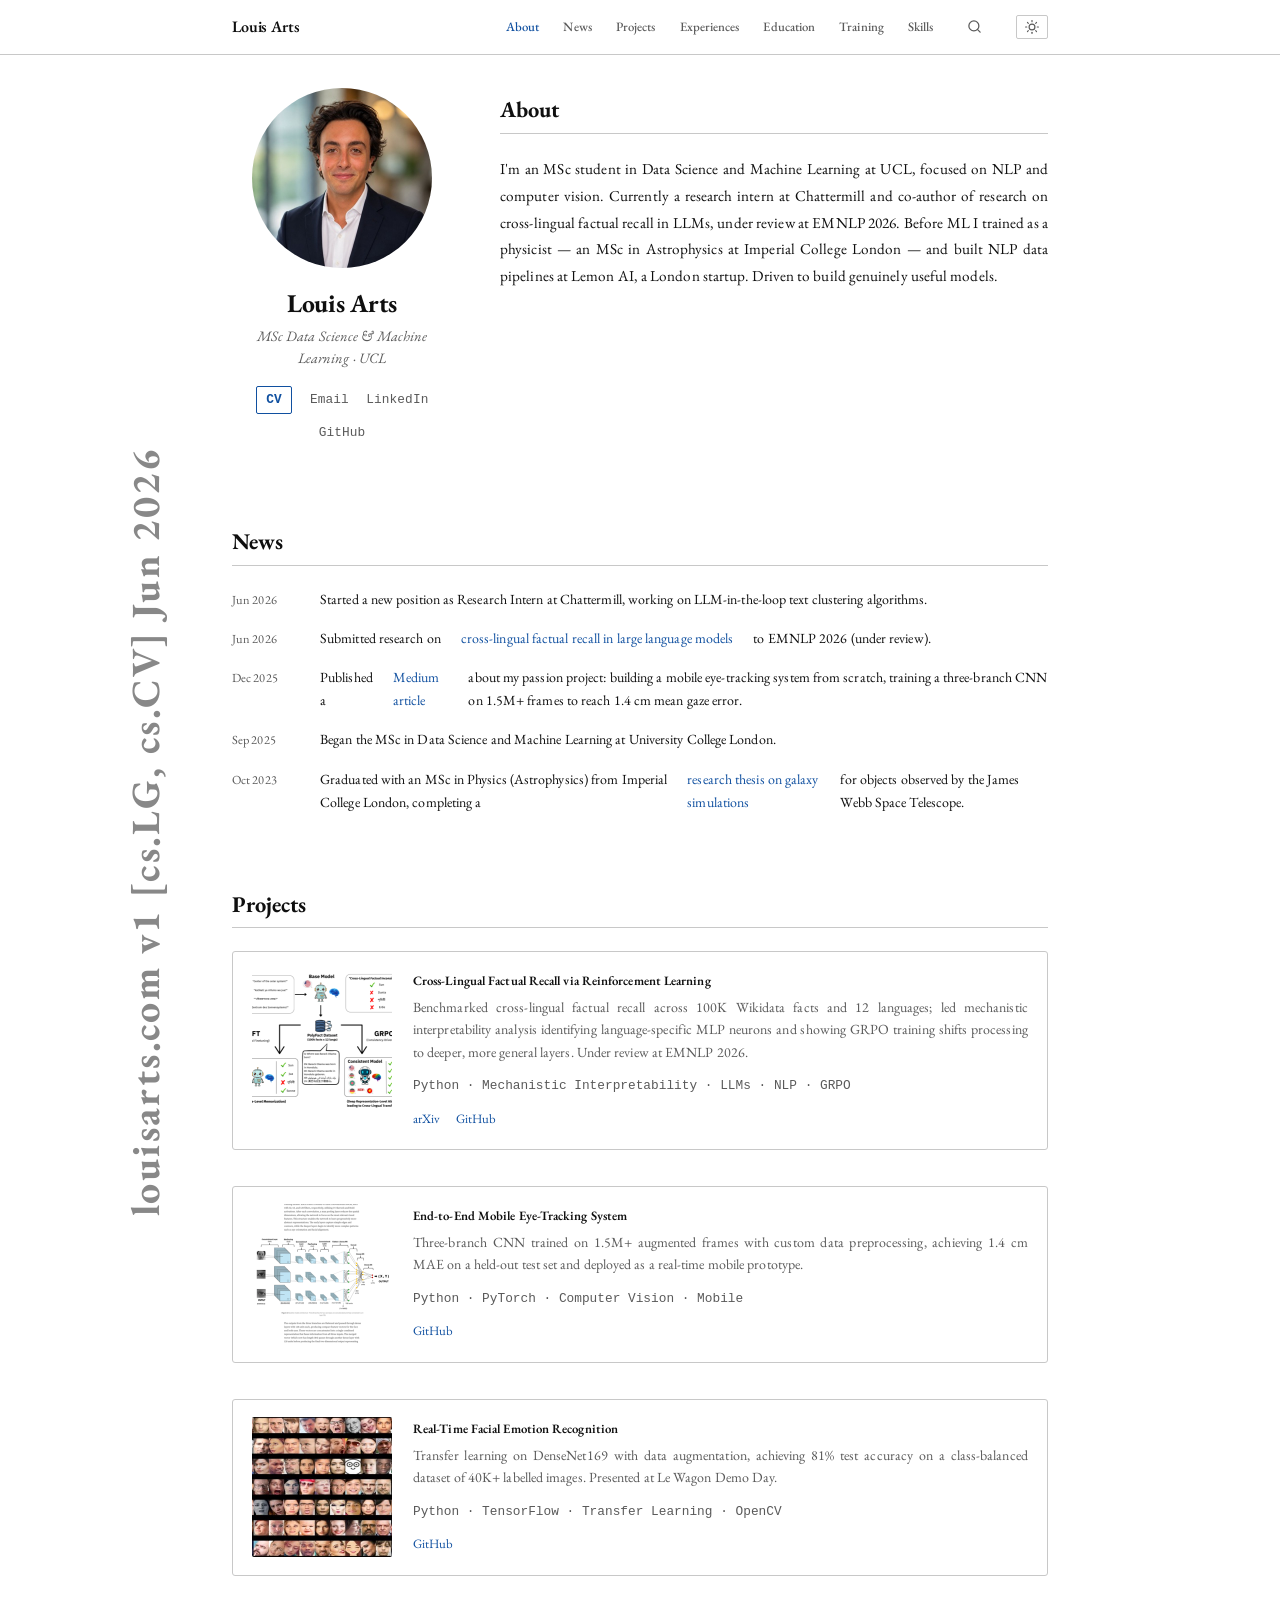
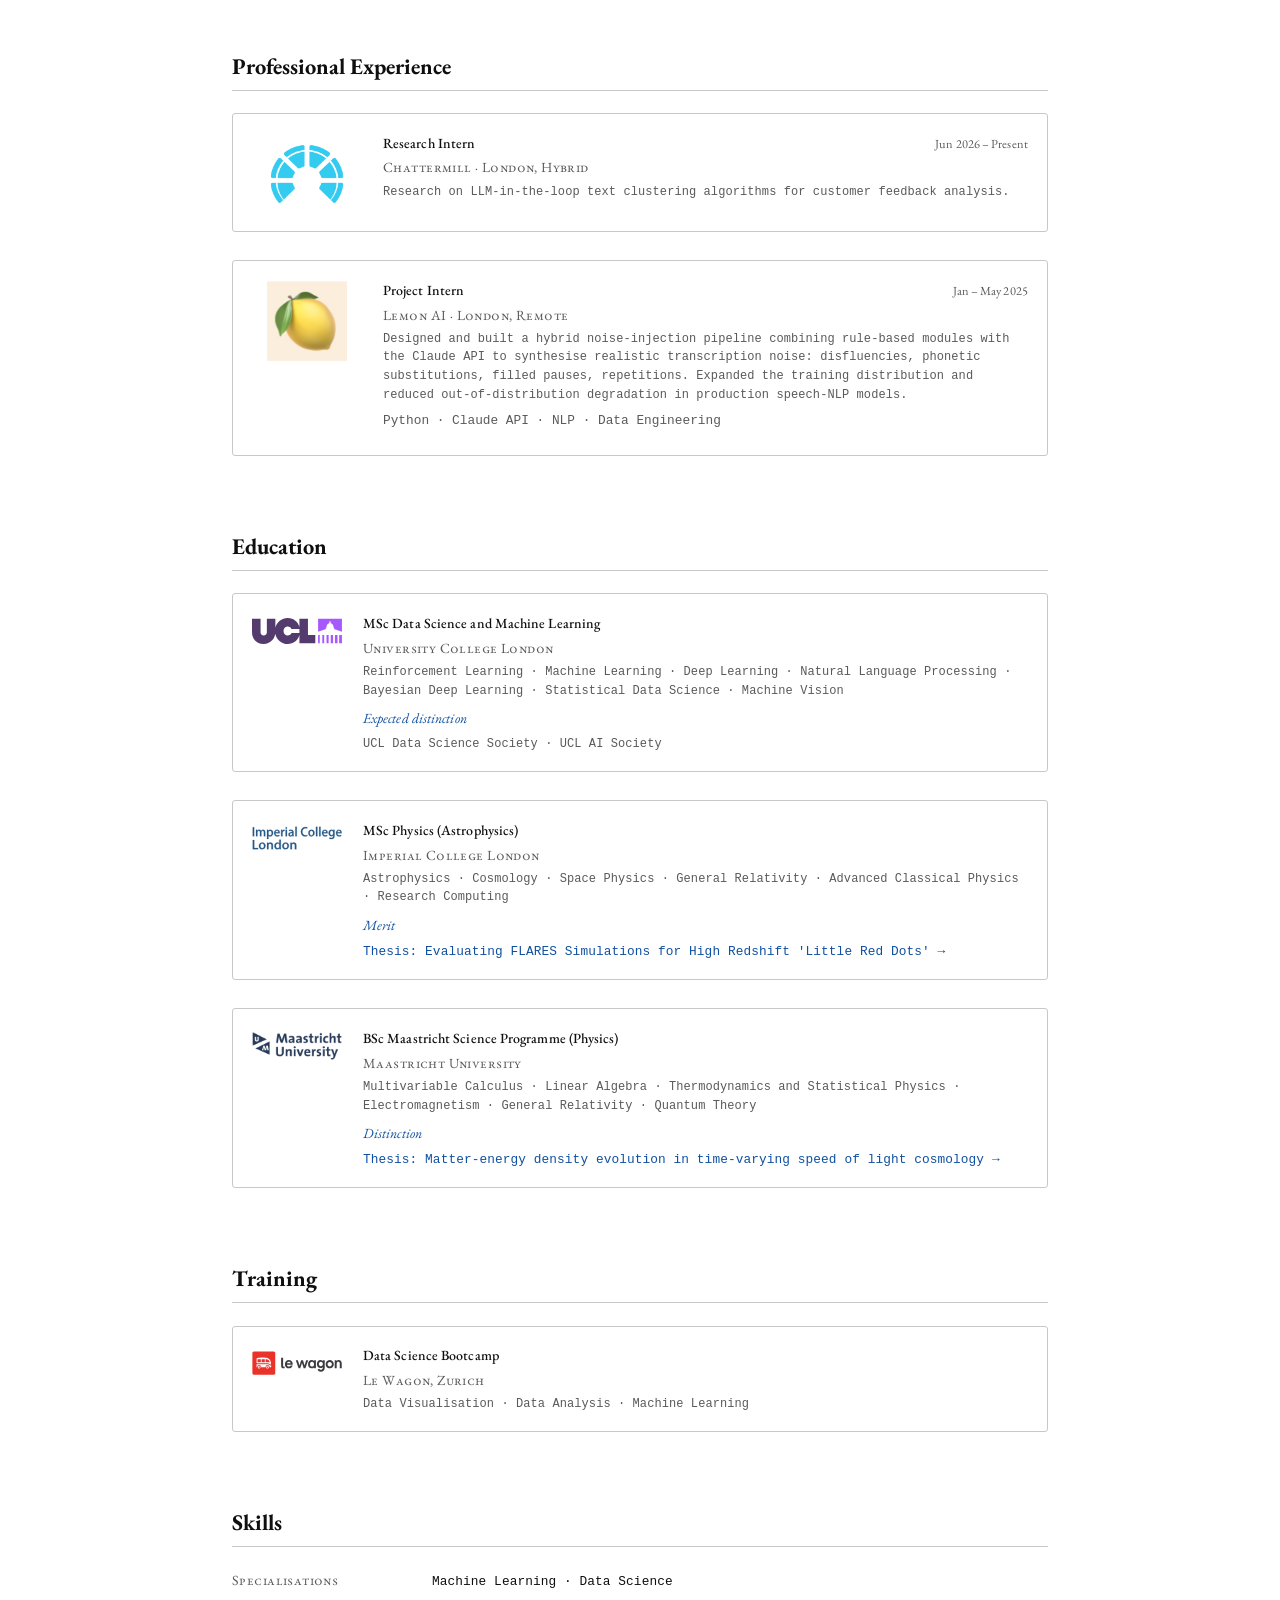
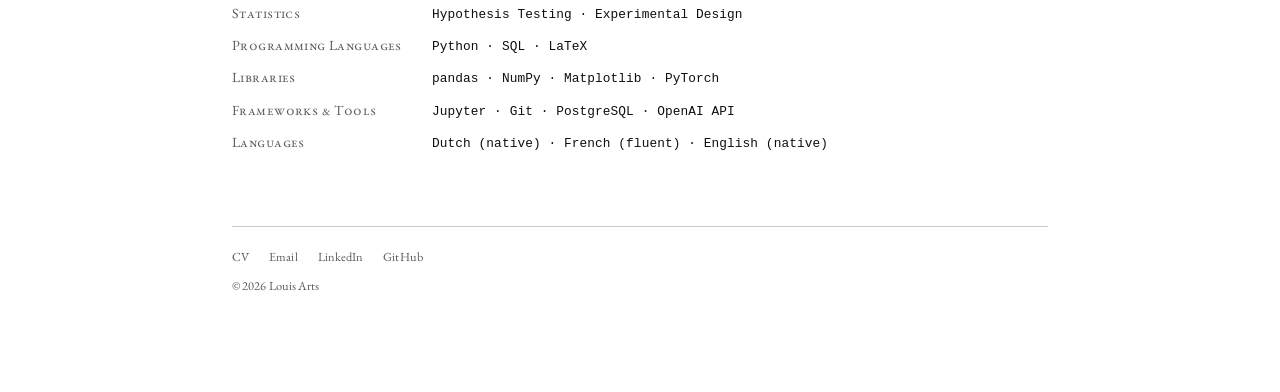
==== commit ac140c84: "new CV added" ====
--- a/index.html
+++ b/index.html
@@ -4,14 +4,51 @@
   <meta charset="UTF-8" />
   <meta name="viewport" content="width=device-width, initial-scale=1.0"/>
   <title>Louis Arts</title>
+  <meta name="description" content="Louis Arts — MSc Data Science &amp; Machine Learning student at UCL, focused on NLP and computer vision. Research intern at Chattermill; co-author of cross-lingual factual recall research under review at EMNLP 2026.">
+  <link rel="canonical" href="https://louisarts.com/">
+  <meta property="og:type" content="website">
+  <meta property="og:site_name" content="Louis Arts">
+  <meta property="og:title" content="Louis Arts — Data Science &amp; Machine Learning, UCL">
+  <meta property="og:description" content="MSc Data Science &amp; Machine Learning student at UCL, focused on NLP and computer vision. Previously an MSc in Astrophysics at Imperial College London and NLP work at Lemon AI.">
+  <meta property="og:url" content="https://louisarts.com/">
+  <meta property="og:image" content="https://louisarts.com/assets/louis-og.jpg">
+  <meta property="og:image:width" content="1200">
+  <meta property="og:image:height" content="1200">
+  <meta name="twitter:card" content="summary">
+  <link rel="icon" href="data:image/svg+xml,%3Csvg xmlns='http://www.w3.org/2000/svg' viewBox='0 0 64 64'%3E%3Crect width='64' height='64' rx='6' fill='%23ffffff' stroke='%23d0d0d0' stroke-width='2'/%3E%3Ctext x='32' y='46' font-family='Georgia,serif' font-size='36' font-weight='600' text-anchor='middle' fill='%231050a0'%3ELA%3C/text%3E%3C/svg%3E">
+  <meta name="theme-color" content="#ffffff">
   <link rel="stylesheet" href="style.css" />
   <link rel="preconnect" href="https://fonts.googleapis.com">
-  <link href="https://fonts.googleapis.com/css2?family=EB+Garamond:ital,wght@0,400;0,500;0,600;0,700;1,400;1,500;1,600&display=swap" rel="stylesheet">
-  <script>(function(){var t=localStorage.getItem('site-theme');if(t)document.documentElement.setAttribute('data-theme',t);})()</script>
+  <link rel="preconnect" href="https://fonts.gstatic.com" crossorigin>
+  <link href="https://fonts.googleapis.com/css2?family=EB+Garamond:ital,wght@0,400;0,500;0,600;0,700;1,400&display=swap" rel="stylesheet">
+  <script>(function(){var t=localStorage.getItem('site-theme');if(t){document.documentElement.setAttribute('data-theme',t);var c={dark:'#18181b',neon:'#09090f'}[t];if(c)document.querySelector('meta[name="theme-color"]').setAttribute('content',c);}})()</script>
+  <script type="application/ld+json">
+  {
+    "@context": "https://schema.org",
+    "@type": "Person",
+    "name": "Louis Arts",
+    "url": "https://louisarts.com/",
+    "image": "https://louisarts.com/assets/louis-og.jpg",
+    "email": "mailto:artslouis@gmail.com",
+    "affiliation": { "@type": "CollegeOrUniversity", "name": "University College London" },
+    "alumniOf": [
+      { "@type": "CollegeOrUniversity", "name": "Imperial College London" },
+      { "@type": "CollegeOrUniversity", "name": "Maastricht University" }
+    ],
+    "knowsAbout": ["Machine Learning", "Natural Language Processing", "Computer Vision", "Mechanistic Interpretability", "Astrophysics"],
+    "sameAs": [
+      "https://www.linkedin.com/in/louis-arts-a768221a6/",
+      "https://github.com/louisarts",
+      "https://medium.com/@artslouis"
+    ]
+  }
+  </script>
 </head>
 <body>
 
-  <nav id="site-nav">
+  <a href="#about" class="skip-link">Skip to content</a>
+
+  <nav id="site-nav" aria-label="Site">
     <div class="site-nav-inner">
       <a href="#" class="site-nav-name">Louis Arts</a>
       <div class="site-nav-right">
@@ -22,15 +59,17 @@
           <a href="#experience">Experiences</a>
           <a href="#education">Education</a>
           <a href="#training">Training</a>
+          <a href="#skills">Skills</a>
         </div>
         <div class="nav-search">
-          <button type="button" class="nav-search-toggle" aria-label="Search">
+          <button type="button" class="nav-search-toggle" aria-label="Search" aria-expanded="false">
             <svg xmlns="http://www.w3.org/2000/svg" width="15" height="15" viewBox="0 0 24 24" fill="none" stroke="currentColor" stroke-width="2" stroke-linecap="round" stroke-linejoin="round"><circle cx="11" cy="11" r="8"/><line x1="21" y1="21" x2="16.65" y2="16.65"/></svg>
           </button>
           <input type="search" id="site-search" aria-label="Search the site" autocomplete="off">
+          <span id="search-status" role="status" class="visually-hidden"></span>
         </div>
         <div class="theme-picker">
-          <button class="theme-toggle" aria-label="Theme">
+          <button class="theme-toggle" aria-label="Choose theme" aria-haspopup="true" aria-expanded="false">
             <svg class="icon-light-mode" xmlns="http://www.w3.org/2000/svg" width="14" height="14" viewBox="0 0 24 24" fill="none" stroke="currentColor" stroke-width="2" stroke-linecap="round" stroke-linejoin="round"><circle cx="12" cy="12" r="5"/><line x1="12" y1="1" x2="12" y2="3"/><line x1="12" y1="21" x2="12" y2="23"/><line x1="4.22" y1="4.22" x2="5.64" y2="5.64"/><line x1="18.36" y1="18.36" x2="19.78" y2="19.78"/><line x1="1" y1="12" x2="3" y2="12"/><line x1="21" y1="12" x2="23" y2="12"/><line x1="4.22" y1="19.78" x2="5.64" y2="18.36"/><line x1="18.36" y1="5.64" x2="19.78" y2="4.22"/></svg>
             <svg class="icon-dark-mode" xmlns="http://www.w3.org/2000/svg" width="14" height="14" viewBox="0 0 24 24" fill="none" stroke="currentColor" stroke-width="2" stroke-linecap="round" stroke-linejoin="round"><path d="M21 12.79A9 9 0 1 1 11.21 3 7 7 0 0 0 21 12.79z"/></svg>
             <svg class="icon-neon-mode" xmlns="http://www.w3.org/2000/svg" width="14" height="14" viewBox="0 0 24 24" fill="none" stroke="currentColor" stroke-width="2" stroke-linecap="round" stroke-linejoin="round"><polygon points="13 2 3 14 12 14 11 22 21 10 12 10 13 2"/></svg>
@@ -46,26 +85,27 @@
   </nav>
 
   <div class="container">
+  <main>
 
     <div class="main-content">
 
     <!-- Intro / About -->
     <section id="about" class="intro">
       <div class="intro-sidebar">
-        <img src="assets/louis.jpg" alt="Louis Arts" class="profile-photo" width="180" height="180">
+        <img src="assets/louis.jpg" alt="Louis Arts" class="profile-photo" width="180" height="180" fetchpriority="high">
         <h1>Louis Arts</h1>
         <p class="tagline">MSc Data Science &amp; Machine Learning · UCL</p>
-        <nav class="links">
-          <a href="Curriculum_Vitae.pdf" target="_blank" class="cv-link">CV</a>
+        <nav class="links" aria-label="Contact">
+          <a href="Curriculum_Vitae.pdf" target="_blank" rel="noopener" class="cv-link">CV</a>
           <a href="mailto:artslouis@gmail.com">Email</a>
-          <a href="https://www.linkedin.com/in/louis-arts-a768221a6/" target="_blank">LinkedIn</a>
-          <a href="https://github.com/louisarts" target="_blank">GitHub</a>
+          <a href="https://www.linkedin.com/in/louis-arts-a768221a6/" target="_blank" rel="noopener">LinkedIn</a>
+          <a href="https://github.com/louisarts" target="_blank" rel="noopener">GitHub</a>
         </nav>
       </div>
       <div class="intro-bio">
         <h2>About</h2>
         <p>
-          Studying for an MSc in Data Science and Machine Learning at UCL, focused on NLP and computer vision. Previously: an MSc in Astrophysics at Imperial College London, then NLP work at LemonAI, an AI startup in London. Driven to build genuinely useful models.
+          I'm an MSc student in Data Science and Machine Learning at UCL, focused on NLP and computer vision. Currently a research intern at Chattermill and co-author of research on cross-lingual factual recall in LLMs, under review at EMNLP 2026. Before ML I trained as a physicist — an MSc in Astrophysics at Imperial College London — and built NLP data pipelines at Lemon AI, a London startup. Driven to build genuinely useful models.
         </p>
       </div>
     </section>
@@ -80,11 +120,11 @@
         </li>
         <li>
           <span class="date">Jun 2026</span>
-          Submitted research on cross-lingual factual recall in large language models to EMNLP 2026. Paper currently under review.
+          Submitted research on <a href="polyfact.html">cross-lingual factual recall in large language models</a> to EMNLP 2026 (under review).
         </li>
         <li>
           <span class="date">Dec 2025</span>
-          Published an article on Medium on my passion project: building a mobile eye-tracking system from scratch, training a three-branch CNN on 1.5M+ frames to achieve sub-centimetre gaze accuracy.
+          Published a <a href="https://medium.com/@artslouis/the-10-lessons-i-learned-building-an-eye-tracking-model-from-scratch-fa59349ba65d" target="_blank" rel="noopener">Medium article</a> about my passion project: building a mobile eye-tracking system from scratch, training a three-branch CNN on 1.5M+ frames to reach 1.4 cm mean gaze error.
         </li>
         <li>
           <span class="date">Sep 2025</span>
@@ -92,7 +132,7 @@
         </li>
         <li>
           <span class="date">Oct 2023</span>
-          Graduated with an MSc in Physics (Astrophysics) from Imperial College London, completing a research thesis on galaxy simulations for objects observed by the James Webb Space Telescope.
+          Graduated with an MSc in Physics (Astrophysics) from Imperial College London, completing a <a href="thesis.html">research thesis on galaxy simulations</a> for objects observed by the James Webb Space Telescope.
         </li>
       </ul>
     </section>
@@ -103,33 +143,33 @@
       <ul class="project-list">
 
         <li class="project">
-          <img src="assets/polyfact-fig1.png" alt="PolyFact cross-lingual factual recall" class="project-thumb project-thumb-img">
+          <img src="assets/polyfact-fig1.png" alt="PolyFact cross-lingual factual recall" class="project-thumb" width="354" height="280" loading="lazy" decoding="async">
           <div class="project-body">
             <h3><a href="polyfact.html">Cross-Lingual Factual Recall via Reinforcement Learning</a></h3>
-            <p>Benchmarked cross-lingual factual recall across 100K Wikidata facts and 12 languages; led mechanistic interpretability analysis identifying language-specific MLP neurons and showing GRPO training shifts processing to deeper, more general layers.</p>
+            <p>Benchmarked cross-lingual factual recall across 100K Wikidata facts and 12 languages; led mechanistic interpretability analysis identifying language-specific MLP neurons and showing GRPO training shifts processing to deeper, more general layers. Under review at EMNLP 2026.</p>
             <span class="tags">Python · Mechanistic Interpretability · LLMs · NLP · GRPO</span><br>
-            <a href="https://arxiv.org/abs/2606.06586" target="_blank">arXiv</a>
-            <a href="https://github.com/jvonrad/Lost-in-Mistranslation/tree/main" target="_blank">GitHub</a>
+            <a href="https://arxiv.org/abs/2606.06586" target="_blank" rel="noopener">arXiv</a>
+            <a href="https://github.com/jvonrad/Lost-in-Mistranslation/tree/main" target="_blank" rel="noopener">GitHub</a>
           </div>
         </li>
 
         <li class="project">
-          <img src="assets/eye-tracking-architecture.png" alt="Eye-tracking CNN architecture" class="project-thumb project-thumb-img">
+          <img src="assets/eye-tracking-architecture.png" alt="Eye-tracking CNN architecture" class="project-thumb" width="280" height="279" loading="lazy" decoding="async">
           <div class="project-body">
-            <h3><a href="https://medium.com/@artslouis/the-10-lessons-i-learned-building-an-eye-tracking-model-from-scratch-fa59349ba65d" target="_blank">End-to-End Mobile Eye-Tracking System</a></h3>
+            <h3><a href="https://medium.com/@artslouis/the-10-lessons-i-learned-building-an-eye-tracking-model-from-scratch-fa59349ba65d" target="_blank" rel="noopener">End-to-End Mobile Eye-Tracking System</a></h3>
             <p>Three-branch CNN trained on 1.5M+ augmented frames with custom data preprocessing, achieving 1.4 cm MAE on a held-out test set and deployed as a real-time mobile prototype.</p>
             <span class="tags">Python · PyTorch · Computer Vision · Mobile</span><br>
-            <a href="https://github.com/louisarts/Mobile-Eye-Tracking-Project/tree/main" target="_blank">GitHub</a>
+            <a href="https://github.com/louisarts/Mobile-Eye-Tracking-Project/tree/main" target="_blank" rel="noopener">GitHub</a>
           </div>
         </li>
 
         <li class="project">
-          <img src="assets/face-emotion.png" alt="Facial emotion recognition" class="project-thumb project-thumb-img">
+          <img src="assets/face-emotion.jpg" alt="Facial emotion recognition" class="project-thumb" width="280" height="280" loading="lazy" decoding="async">
           <div class="project-body">
             <h3><a href="emotion-recognition.html">Real-Time Facial Emotion Recognition</a></h3>
             <p>Transfer learning on DenseNet169 with data augmentation, achieving 81% test accuracy on a class-balanced dataset of 40K+ labelled images. Presented at Le Wagon Demo Day.</p>
-            <span class="tags">Python · PyTorch · Transfer Learning · OpenCV</span><br>
-            <a href="https://github.com/louisarts/AIdentify_repo" target="_blank">GitHub</a>
+            <span class="tags">Python · TensorFlow · Transfer Learning · OpenCV</span><br>
+            <a href="https://github.com/louisarts/AIdentify_repo" target="_blank" rel="noopener">GitHub</a>
           </div>
         </li>
 
@@ -149,7 +189,7 @@
 
         <li>
           <div class="work-logo-col">
-            <img src="assets/logos/chattermill-icon.png" alt="Chattermill" class="work-logo logo-chattermill">
+            <img src="assets/logos/chattermill-icon.png" alt="" class="work-logo logo-chattermill" width="256" height="256" loading="lazy" decoding="async">
           </div>
           <div class="edu-content">
             <div class="edu-row">
@@ -163,7 +203,7 @@
 
         <li>
           <div class="work-logo-col">
-            <img src="assets/lemonai.png" alt="Lemon AI" class="work-logo">
+            <img src="assets/lemonai.png" alt="" class="work-logo" width="219" height="220" loading="lazy" decoding="async">
           </div>
           <div class="edu-content">
             <div class="edu-row">
@@ -171,8 +211,8 @@
               <span class="date">Jan – May 2025</span>
             </div>
             <span class="institution">Lemon AI · London, Remote</span>
-            <p class="edu-detail">Designed and built a hybrid noise injection pipeline using rule-based modules and the Claude API to synthesise realistic transcription noise — disfluencies, phonetic substitutions, filled pauses, repetitions — expanding training distribution and reducing OOD degradation in production speech NLP models.</p>
-            <span class="tags" style="margin-top:0.3rem;display:inline-block;">Python · Claude API · NLP · Data Engineering</span>
+            <p class="edu-detail">Designed and built a hybrid noise-injection pipeline combining rule-based modules with the Claude API to synthesise realistic transcription noise: disfluencies, phonetic substitutions, filled pauses, repetitions. Expanded the training distribution and reduced out-of-distribution degradation in production speech-NLP models.</p>
+            <span class="tags">Python · Claude API · NLP · Data Engineering</span>
           </div>
         </li>
 
@@ -185,44 +225,44 @@
       <ul class="edu-list">
         <li>
           <div class="edu-logo-col">
-            <img src="assets/logos/ucl.svg" alt="UCL" class="edu-logo">
-          </div>
-          <div class="edu-content">
-            <div class="edu-row">
-              <strong><a href="https://www.ucl.ac.uk/prospective-students/graduate/taught-degrees/data-science-and-machine-learning-msc" target="_blank" class="edu-title-link">MSc Data Science and Machine Learning</a></strong>
+            <img src="assets/logos/ucl.svg" alt="" class="edu-logo" loading="lazy" decoding="async">
+          </div>
+          <div class="edu-content">
+            <div class="edu-row">
+              <strong><a href="https://www.ucl.ac.uk/prospective-students/graduate/taught-degrees/data-science-and-machine-learning-msc" target="_blank" rel="noopener" class="edu-title-link">MSc Data Science and Machine Learning</a></strong>
             </div>
             <span class="institution">University College London</span>
             <p class="edu-detail">Reinforcement Learning · Machine Learning · Deep Learning · Natural Language Processing · Bayesian Deep Learning · Statistical Data Science · Machine Vision</p>
             <p class="edu-award">Expected distinction</p>
-            <p class="edu-detail" style="margin-top:0.4rem;">UCL Data Science Society · UCL AI Society</p>
+            <p class="edu-detail">UCL Data Science Society · UCL AI Society</p>
           </div>
         </li>
         <li>
           <div class="edu-logo-col">
-            <img src="assets/logos/imperial.svg" alt="Imperial College London" class="edu-logo">
-          </div>
-          <div class="edu-content">
-            <div class="edu-row">
-              <strong><a href="https://www.imperial.ac.uk/study/courses/postgraduate-taught/physics/" target="_blank" class="edu-title-link">MSc Physics (Astrophysics)</a></strong>
+            <img src="assets/logos/imperial.svg" alt="" class="edu-logo" loading="lazy" decoding="async">
+          </div>
+          <div class="edu-content">
+            <div class="edu-row">
+              <strong><a href="https://www.imperial.ac.uk/study/courses/postgraduate-taught/physics/" target="_blank" rel="noopener" class="edu-title-link">MSc Physics (Astrophysics)</a></strong>
             </div>
             <span class="institution">Imperial College London</span>
             <p class="edu-detail">Astrophysics · Cosmology · Space Physics · General Relativity · Advanced Classical Physics · Research Computing</p>
             <p class="edu-award">Merit</p>
-            <p class="edu-detail" style="margin-top:0.3rem;"><a href="https://arxiv.org/abs/2412.05946" target="_blank" style="color:var(--accent);font-size:0.8rem;">Thesis: Evaluating FLARES Simulations for High Redshift 'Little Red Dots' →</a></p>
+            <p class="edu-detail"><a href="thesis.html">Thesis: Evaluating FLARES Simulations for High Redshift 'Little Red Dots' →</a></p>
           </div>
         </li>
         <li>
           <div class="edu-logo-col">
-            <img src="assets/logos/maastricht.png" alt="Maastricht University" class="edu-logo">
-          </div>
-          <div class="edu-content">
-            <div class="edu-row">
-              <strong><a href="https://www.maastrichtuniversity.nl/education/bachelor/programmes/maastricht-science-programme" target="_blank" class="edu-title-link">BSc Maastricht Science Programme (Physics)</a></strong>
+            <img src="assets/logos/maastricht.png" alt="" class="edu-logo" width="250" height="80" loading="lazy" decoding="async">
+          </div>
+          <div class="edu-content">
+            <div class="edu-row">
+              <strong><a href="https://www.maastrichtuniversity.nl/education/bachelor/programmes/maastricht-science-programme" target="_blank" rel="noopener" class="edu-title-link">BSc Maastricht Science Programme (Physics)</a></strong>
             </div>
             <span class="institution">Maastricht University</span>
             <p class="edu-detail">Multivariable Calculus · Linear Algebra · Thermodynamics and Statistical Physics · Electromagnetism · General Relativity · Quantum Theory</p>
             <p class="edu-award">Distinction</p>
-            <p class="edu-detail" style="margin-top:0.3rem;"><a href="https://www.researchgate.net/publication/365711983_Matter-energy_density_evolution_and_spatial_expansion_in_the_context_of_time-varying_speed_of_light_cosmology" target="_blank" style="color:var(--accent);font-size:0.8rem;">Thesis: Matter-energy density evolution in time-varying speed of light cosmology →</a></p>
+            <p class="edu-detail"><a href="bsc-thesis.html">Thesis: Matter-energy density evolution in time-varying speed of light cosmology →</a></p>
           </div>
         </li>
       </ul>
@@ -234,11 +274,11 @@
       <ul class="edu-list">
         <li>
           <div class="edu-logo-col">
-            <img src="assets/logos/lewagon.svg" alt="Le Wagon" class="edu-logo logo-lewagon">
-          </div>
-          <div class="edu-content">
-            <div class="edu-row">
-              <strong><a href="https://www.lewagon.com/data-science-course" target="_blank" class="edu-title-link">Data Science Bootcamp</a></strong>
+            <img src="assets/logos/lewagon.svg" alt="" class="edu-logo logo-lewagon" loading="lazy" decoding="async">
+          </div>
+          <div class="edu-content">
+            <div class="edu-row">
+              <strong><a href="https://www.lewagon.com/data-science-course" target="_blank" rel="noopener" class="edu-title-link">Data Science Bootcamp</a></strong>
             </div>
             <span class="institution">Le Wagon, Zurich</span>
             <p class="edu-detail">Data Visualisation · Data Analysis · Machine Learning</p>
@@ -247,12 +287,33 @@
       </ul>
     </section>
 
+    <!-- Skills -->
+    <section id="skills">
+      <h2>Skills</h2>
+      <dl class="skills-list">
+        <dt>Specialisations</dt>
+        <dd>Machine Learning · Data Science</dd>
+        <dt>Statistics</dt>
+        <dd>Hypothesis Testing · Experimental Design</dd>
+        <dt>Programming Languages</dt>
+        <dd>Python · SQL · LaTeX</dd>
+        <dt>Libraries</dt>
+        <dd>pandas · NumPy · Matplotlib · PyTorch</dd>
+        <dt>Frameworks &amp; Tools</dt>
+        <dd>Jupyter · Git · PostgreSQL · OpenAI API</dd>
+        <dt>Languages</dt>
+        <dd>Dutch (native) · French (fluent) · English (native)</dd>
+      </dl>
+    </section>
+
+  </main>
+
     <footer>
       <div class="footer-links">
-        <a href="Curriculum_Vitae.pdf" target="_blank">CV</a>
+        <a href="Curriculum_Vitae.pdf" target="_blank" rel="noopener">CV</a>
         <a href="mailto:artslouis@gmail.com">Email</a>
-        <a href="https://www.linkedin.com/in/louis-arts-a768221a6/" target="_blank">LinkedIn</a>
-        <a href="https://github.com/louisarts" target="_blank">GitHub</a>
+        <a href="https://www.linkedin.com/in/louis-arts-a768221a6/" target="_blank" rel="noopener">LinkedIn</a>
+        <a href="https://github.com/louisarts" target="_blank" rel="noopener">GitHub</a>
       </div>
       <p>© 2026 Louis Arts</p>
     </footer>
@@ -275,6 +336,15 @@
       }, { rootMargin: '-20% 0px -70% 0px' });
 
       sections.forEach(function (s) { observer.observe(s); });
+
+      // The last section never reaches the observer band; force it active at page bottom
+      window.addEventListener('scroll', function () {
+        if (window.innerHeight + window.scrollY >= document.documentElement.scrollHeight - 2) {
+          navLinks.forEach(function (link) {
+            link.classList.toggle('active', link.getAttribute('href') === '#training');
+          });
+        }
+      }, { passive: true });
     })();
   </script>
   <script>
@@ -283,14 +353,17 @@
       if (!search) return;
       var box = document.querySelector('.nav-search');
       var toggle = document.querySelector('.nav-search-toggle');
+      var status = document.getElementById('search-status');
       var items = document.querySelectorAll('.news-list li, .project, .edu-list li, .work-list li');
-      var filterable = document.querySelectorAll('#news, #projects, #experience, #education');
+      var filterable = document.querySelectorAll('#news, #projects, #experience, #education, #training');
 
       function run() {
         var q = search.value.trim().toLowerCase();
+        var visibleCount = 0;
         items.forEach(function (item) {
           var match = !q || item.textContent.toLowerCase().indexOf(q) !== -1;
           item.style.display = match ? '' : 'none';
+          if (match) visibleCount++;
         });
         filterable.forEach(function (sec) {
           var entries = sec.querySelectorAll('.news-list li, .project, .edu-list li');
@@ -299,25 +372,30 @@
           });
           sec.style.display = anyVisible ? '' : 'none';
         });
+        if (status) status.textContent = q ? visibleCount + ' results for “' + q + '”' : '';
       }
 
       function close() {
         box.classList.remove('open');
+        toggle.setAttribute('aria-expanded', 'false');
         if (search.value) { search.value = ''; run(); }
       }
 
+      // Keep the input from blurring during the toggle press, so click sees the true open state
+      toggle.addEventListener('mousedown', function (e) { e.preventDefault(); });
       toggle.addEventListener('click', function () {
         if (box.classList.contains('open')) {
           close();
         } else {
           box.classList.add('open');
+          toggle.setAttribute('aria-expanded', 'true');
           search.focus();
         }
       });
 
       search.addEventListener('input', run);
       search.addEventListener('blur', function () {
-        if (!search.value.trim()) box.classList.remove('open');
+        if (!search.value.trim()) close();
       });
       search.addEventListener('keydown', function (e) {
         if (e.key === 'Escape') { close(); search.blur(); }
--- a/style.css
+++ b/style.css
@@ -22,7 +22,7 @@
 [data-theme="neon"] {
   --bg:      #09090f;
   --text:    #d8d8f0;
-  --muted:   #5a5a8a;
+  --muted:   #9393c8;
   --accent:  #00ffe5;
   --border:  #161630;
   --tag-bg:  #0d0d1e;
@@ -30,8 +30,6 @@
 
 
 html { scroll-behavior: smooth; }
-
-body { transition: background-color 0.2s ease, color 0.2s ease; }
 
 body {
   background: var(--bg);
@@ -43,6 +41,37 @@
   letter-spacing: 0.005em;
   -webkit-font-smoothing: antialiased;
   text-rendering: optimizeLegibility;
+  transition: background-color 0.2s ease, color 0.2s ease;
+}
+
+/* ── Accessibility utilities ── */
+.skip-link {
+  position: absolute;
+  left: -9999px;
+  top: 0.5rem;
+  z-index: 300;
+  background: var(--accent);
+  color: var(--bg);
+  padding: 0.5rem 1rem;
+  font-size: 0.875rem;
+  text-decoration: none;
+  border-radius: 2px;
+}
+
+.skip-link:focus { left: 0.5rem; }
+
+.visually-hidden {
+  position: absolute;
+  width: 1px;
+  height: 1px;
+  overflow: hidden;
+  clip-path: inset(50%);
+  white-space: nowrap;
+}
+
+:where(a, button, input):focus-visible {
+  outline: 2px solid var(--accent);
+  outline-offset: 2px;
 }
 
 /* ── Layout ── */
@@ -109,30 +138,6 @@
   text-align: center;
 }
 
-.availability {
-  font-size: 0.775rem;
-  color: var(--muted);
-  margin-top: 0.7rem;
-  display: flex;
-  align-items: center;
-  justify-content: center;
-  gap: 0.4rem;
-}
-
-.avail-dot {
-  width: 7px;
-  height: 7px;
-  border-radius: 50%;
-  background: #22c55e;
-  flex-shrink: 0;
-  animation: pulse-dot 2.5s ease-in-out infinite;
-}
-
-@keyframes pulse-dot {
-  0%, 100% { box-shadow: 0 0 0 0px rgba(34,197,94,0.4); }
-  50%       { box-shadow: 0 0 0 4px rgba(34,197,94,0); }
-}
-
 .tagline {
   color: var(--muted);
   font-size: 0.95rem;
@@ -146,7 +151,7 @@
   justify-content: center;
   gap: 0.5rem 1.1rem;
   font-family: 'Courier New', Courier, monospace;
-  font-size: 0.82rem;
+  font-size: 0.8rem;
   margin-top: 1.1rem;
 }
 
@@ -156,6 +161,18 @@
 }
 
 .links a:hover { color: var(--accent); }
+
+.links .cv-link {
+  padding: 0.15rem 0.6rem;
+  border: 1px solid var(--accent);
+  border-radius: 2px;
+  color: var(--accent);
+  font-weight: 600;
+}
+
+.links .cv-link:hover {
+  background: color-mix(in srgb, var(--accent) 8%, var(--bg));
+}
 
 .ext-link {
   display: inline-flex;
@@ -179,6 +196,7 @@
 .ext-link svg { flex-shrink: 0; }
 
 header .links { justify-content: flex-start; }
+header .tags { margin-top: 0.75rem; }
 
 /* ── Sections ── */
 section {
@@ -259,11 +277,13 @@
   transition: transform 0.25s ease, box-shadow 0.25s ease, background-color 0.25s ease, border-color 0.25s ease;
 }
 
-.project:hover {
-  transform: scale(1.012);
-  background: var(--tag-bg);
-  border-color: transparent;
-  box-shadow: 0 10px 34px rgba(0,0,0,0.07);
+@media (hover: hover) {
+  .project:hover {
+    transform: scale(1.012);
+    background: var(--tag-bg);
+    border-color: transparent;
+    box-shadow: 0 10px 34px rgba(0,0,0,0.07);
+  }
 }
 
 .project-thumb {
@@ -272,19 +292,8 @@
   border-radius: 2px;
   flex-shrink: 0;
   background: var(--tag-bg);
-}
-
-.project-thumb-img {
-  width: 140px;
-  height: 140px;
   object-fit: cover;
-  border-radius: 2px;
-  flex-shrink: 0;
-}
-
-.eye-tracking { background: linear-gradient(135deg, #c9d8f5 0%, #8faee8 100%); }
-.emotion      { background: linear-gradient(135deg, #f5d9c9 0%, #e8a88f 100%); }
-.nlp          { background: linear-gradient(135deg, #d0ecd4 0%, #85c98e 100%); }
+}
 
 .project-body h3 {
   font-size: 1rem;
@@ -294,7 +303,7 @@
 }
 
 .project-body p {
-  font-size: 0.855rem;
+  font-size: 0.875rem;
   color: var(--muted);
   margin-bottom: 0.4rem;
   line-height: 1.6;
@@ -302,7 +311,7 @@
 
 .tags {
   font-family: 'Courier New', Courier, monospace;
-  font-size: 0.78rem;
+  font-size: 0.8rem;
   color: var(--muted);
   display: inline-block;
   margin-bottom: 0.4rem;
@@ -317,73 +326,6 @@
 }
 
 .project-body a:hover { text-decoration: underline; }
-
-.work-badge {
-  font-family: 'EB Garamond', Georgia, serif;
-  font-size: 0.7rem;
-  font-variant: small-caps;
-  font-weight: 600;
-  letter-spacing: 0.04em;
-  color: var(--muted);
-  border: 1px solid var(--border);
-  padding: 0.05rem 0.45rem;
-  border-radius: 2px;
-  vertical-align: middle;
-  margin-left: 0.45rem;
-}
-
-/* ── Publications ── */
-.pub-list {
-  list-style: none;
-  display: flex;
-  flex-direction: column;
-  gap: 1.25rem;
-}
-
-.pub-title {
-  font-size: 0.95rem;
-  font-weight: 500;
-  margin-bottom: 0.25rem;
-  line-height: 1.4;
-}
-
-.pub-title a { color: var(--text); text-decoration: none; }
-.pub-title a:hover { color: var(--accent); }
-
-.pub-meta {
-  font-size: 0.8rem;
-  color: var(--muted);
-  margin-bottom: 0.3rem;
-}
-
-.pub-status {
-  display: inline-block;
-  font-size: 0.67rem;
-  font-weight: 500;
-  color: var(--accent);
-  border: 1px solid var(--accent);
-  padding: 0.05rem 0.4rem;
-  border-radius: 20px;
-  vertical-align: middle;
-  margin-left: 0.25rem;
-  letter-spacing: 0.01em;
-}
-
-.pub-desc {
-  font-size: 0.855rem;
-  color: var(--muted);
-  line-height: 1.6;
-  margin-bottom: 0.4rem;
-}
-
-.pub-body a {
-  font-size: 0.8rem;
-  color: var(--accent);
-  text-decoration: none;
-  margin-right: 0.75rem;
-}
-
-.pub-body a:hover { text-decoration: underline; }
 
 /* ── Education ── */
 .edu-list {
@@ -406,11 +348,13 @@
   transition: transform 0.25s ease, box-shadow 0.25s ease, background-color 0.25s ease, border-color 0.25s ease;
 }
 
-.edu-list li:hover {
-  transform: scale(1.012);
-  background: var(--tag-bg);
-  border-color: transparent;
-  box-shadow: 0 10px 34px rgba(0,0,0,0.07);
+@media (hover: hover) {
+  .edu-list li:hover {
+    transform: scale(1.012);
+    background: var(--tag-bg);
+    border-color: transparent;
+    box-shadow: 0 10px 34px rgba(0,0,0,0.07);
+  }
 }
 
 .edu-logo-col {
@@ -457,7 +401,6 @@
   height: auto;
   object-fit: contain;
   opacity: 0.85;
-  transition: opacity 0.15s;
 }
 
 .edu-title-link { color: inherit; text-decoration: none; }
@@ -472,14 +415,6 @@
   z-index: 1;
 }
 
-/* Thesis links remain clickable above the overlay */
-.edu-detail {
-  position: relative;
-  z-index: 2;
-}
-
-
-
 .edu-content {
   flex: 1;
   min-width: 0;
@@ -500,30 +435,41 @@
 
 .institution {
   color: var(--muted);
-  font-size: 0.85rem;
+  font-size: 0.875rem;
   font-variant: small-caps;
   letter-spacing: 0.03em;
   display: block;
   margin-top: 0.1rem;
 }
 
+/* Thesis links remain clickable above the stretched-link overlay */
 .edu-detail {
+  position: relative;
+  z-index: 2;
   font-family: 'Courier New', Courier, monospace;
   color: var(--muted);
   font-size: 0.75rem;
   line-height: 1.55;
+  text-align: left;
   margin-top: 0.2rem;
   margin-bottom: 0 !important;
 }
+
+.edu-detail a { font-size: 0.8rem; }
 
 .edu-award {
   font-family: 'EB Garamond', Georgia, serif;
   font-style: italic;
-  font-size: 0.88rem;
+  font-size: 0.875rem;
   color: var(--accent);
   margin-top: 0.35rem;
   margin-bottom: 0 !important;
 }
+
+.edu-award + .edu-detail,
+.edu-detail + .edu-detail { margin-top: 0.3rem; }
+
+.edu-content .tags { margin-top: 0.3rem; }
 
 /* ── Project title links ── */
 .project-body h3 a {
@@ -549,6 +495,22 @@
   z-index: 2;
 }
 
+/* Keyboard parity with card hover: ring the whole card, not the title anchor */
+.project:focus-within,
+.edu-list li:focus-within {
+  background: var(--tag-bg);
+  box-shadow: 0 10px 34px rgba(0,0,0,0.07);
+}
+
+.project-body h3 a:focus-visible,
+.edu-title-link:focus-visible { outline: none; }
+
+.project-body h3 a:focus-visible::after,
+.edu-title-link:focus-visible::after {
+  outline: 2px solid var(--accent);
+  outline-offset: -2px;
+}
+
 /* ── Theme toggle ── */
 .theme-picker { position: relative; flex-shrink: 0; }
 
@@ -572,6 +534,8 @@
   display: flex;
   align-items: center;
 }
+
+.theme-toggle svg { width: 14px; height: 14px; }
 
 .theme-toggle:hover { color: var(--text); border-color: var(--muted); }
 
@@ -597,13 +561,17 @@
   z-index: 200;
   box-shadow: 0 4px 16px rgba(0,0,0,0.1);
   opacity: 0;
+  visibility: hidden;
   pointer-events: none;
   transform: translateY(-4px);
-  transition: opacity 0.15s ease, transform 0.15s ease;
-}
-
-.theme-picker:hover .theme-dropdown {
+  transition: opacity 0.15s ease, transform 0.15s ease, visibility 0.15s;
+}
+
+.theme-picker:hover .theme-dropdown,
+.theme-picker:focus-within .theme-dropdown,
+.theme-picker.open .theme-dropdown {
   opacity: 1;
+  visibility: visible;
   pointer-events: auto;
   transform: translateY(0);
 }
@@ -615,7 +583,7 @@
   background: none;
   border: none;
   cursor: pointer;
-  font-size: 0.82rem;
+  font-size: 0.8rem;
   color: var(--muted);
   padding: 0.35rem 0.6rem;
   border-radius: 2px;
@@ -633,36 +601,10 @@
   font-weight: 500;
 }
 
-/* ── Skills ── */
-.skills-list {
-  display: flex;
-  flex-direction: column;
-  gap: 0.45rem;
-}
-
-.skill-row {
-  display: flex;
-  gap: 1.5rem;
-  align-items: baseline;
-}
-
-.skill-row dt {
-  color: var(--muted);
-  font-size: 0.75rem;
-  font-weight: 500;
-  min-width: 90px;
-  flex-shrink: 0;
-}
-
-.skill-row dd {
-  color: var(--text);
-  font-size: 0.855rem;
-}
-
 /* ── Subpage nav ── */
 .back-nav {
   margin-bottom: 1.5rem;
-  font-size: 0.84rem;
+  font-size: 0.8rem;
   display: flex;
   justify-content: space-between;
   align-items: center;
@@ -675,49 +617,62 @@
 
 .back-nav a:hover { color: var(--accent); }
 
-/* ── Subpage content ── */
-.project-image {
+/* ── Thesis pages ── */
+.thesis-meta {
+  display: flex;
+  flex-wrap: wrap;
+  gap: 0.5rem 1.5rem;
+  margin: 0.75rem 0 1rem;
+  font-size: 0.8rem;
+  color: var(--muted);
+}
+
+.abstract-block {
+  background: var(--bg);
+  border: 1px solid var(--border);
+  border-left: 3px solid var(--accent);
+  border-radius: 0 3px 3px 0;
+  padding: 1.1rem 1.25rem;
+  font-size: 0.875rem;
+  line-height: 1.75;
+  color: var(--text);
+}
+
+.figures-grid {
+  display: grid;
+  grid-template-columns: 1fr 1fr;
+  gap: 1.25rem;
+  margin-top: 0.5rem;
+}
+
+.figures-grid + .figures-grid {
+  margin-top: 1.25rem;
+}
+
+.figure-item img {
   width: 100%;
-  max-width: 580px;
-  border-radius: 8px;
-  margin: 1rem 0 1.25rem;
+  height: auto;
+  border-radius: 3px;
   border: 1px solid var(--border);
   display: block;
 }
 
-.detail-list {
-  list-style: none;
-  padding: 0;
-  margin: 0.5rem 0 0.75rem;
-  display: flex;
-  flex-direction: column;
-  gap: 0.5rem;
-}
-
-.detail-list li {
-  padding-left: 1.1rem;
-  position: relative;
-  font-size: 0.875rem;
+.figure-caption {
+  font-size: 0.75rem;
+  color: var(--muted);
+  margin-top: 0.5rem;
+  line-height: 1.5;
+  text-align: left;
+}
+
+.figure-caption strong {
+  font-weight: 500;
   color: var(--text);
-  line-height: 1.65;
-}
-
-.detail-list li::before {
-  content: "–";
-  position: absolute;
-  left: 0;
-  color: var(--muted);
-}
-
-.lessons-list {
-  padding-left: 1.4rem;
-  display: flex;
-  flex-direction: column;
-  gap: 0.5rem;
-  font-size: 0.875rem;
-}
-
-.lessons-list li { padding-left: 0.2rem; }
+}
+
+.figure-full {
+  margin-bottom: 1.25rem;
+}
 
 /* ── arXiv-style left margin stamp ── */
 .main-content {
@@ -751,6 +706,8 @@
   .arxiv-stamp-wrapper { display: none; }
 }
 
+[data-theme="dark"] .arxiv-stamp { color: #52525b; }
+
 [data-theme="neon"] .arxiv-stamp {
   color: var(--accent);
   text-shadow:
@@ -798,7 +755,7 @@
 [data-theme="neon"] .abstract-block { background: var(--tag-bg); }
 
 [data-theme="neon"] header {
-  border-bottom-color: rgba(0,255,229,0.35);
+  border-bottom: 1px solid rgba(0,255,229,0.35);
   box-shadow: 0 1px 24px rgba(0,255,229,0.08);
 }
 
@@ -834,9 +791,10 @@
   opacity: 0.85;
 }
 
-[data-theme="neon"] .project-thumb-img {
-  border-color: rgba(0,255,229,0.4);
+[data-theme="neon"] .project-thumb {
+  border: 1px solid rgba(0,255,229,0.4);
   box-shadow: 0 0 20px rgba(0,255,229,0.18), 0 0 6px rgba(0,255,229,0.35);
+  transition: box-shadow 0.3s ease, border-color 0.3s ease;
 }
 
 [data-theme="neon"] .project-body h3 a {
@@ -884,8 +842,8 @@
 }
 
 [data-theme="neon"] .profile-photo {
-  border-color: rgba(0,255,229,0.45);
-  box-shadow: 0 0 24px rgba(0,255,229,0.22), 0 0 50px rgba(0,255,229,0.08);
+  border: 1px solid rgba(0,255,229,0.45);
+  animation: neon-ring-pulse 3s ease-in-out infinite;
 }
 
 [data-theme="neon"] .edu-logo:not(.logo-lewagon) {
@@ -895,25 +853,6 @@
 [data-theme="neon"] footer {
   border-top-color: rgba(0,255,229,0.18);
   text-shadow: 0 0 6px rgba(0,255,229,0.3);
-}
-
-[data-theme="neon"] .avail-dot {
-  background: var(--accent);
-  animation: pulse-dot 2.5s ease-in-out infinite,
-             neon-ring-pulse 2.5s ease-in-out infinite;
-}
-
-[data-theme="neon"] .pub-status {
-  text-shadow: 0 0 6px var(--accent);
-  box-shadow: 0 0 6px rgba(0,255,229,0.2);
-}
-
-[data-theme="neon"] .pub-title a {
-  text-shadow: 0 0 5px rgba(216,216,240,0.3);
-}
-
-[data-theme="neon"] .pub-title a:hover {
-  text-shadow: 0 0 10px var(--accent), 0 0 22px rgba(0,255,229,0.4);
 }
 
 /* Pulsing animations */
@@ -923,18 +862,9 @@
 }
 [data-theme="neon"] h2 { animation: neon-h2-pulse 4s ease-in-out infinite; }
 
-@keyframes neon-btn-pulse {
-  0%, 100% { box-shadow: 0 0 20px rgba(0,255,229,0.45), 0 0 50px rgba(0,255,229,0.15), inset 0 0 18px rgba(0,255,229,0.08); }
-  50%       { box-shadow: 0 0 32px rgba(0,255,229,0.7),  0 0 80px rgba(0,255,229,0.28), inset 0 0 28px rgba(0,255,229,0.14); }
-}
-
 @keyframes neon-ring-pulse {
   0%, 100% { box-shadow: 0 0 24px rgba(0,255,229,0.22), 0 0 50px rgba(0,255,229,0.08); }
   50%       { box-shadow: 0 0 38px rgba(0,255,229,0.42), 0 0 80px rgba(0,255,229,0.18); }
-}
-[data-theme="neon"] .profile-photo {
-  border-color: rgba(0,255,229,0.45);
-  animation: neon-ring-pulse 3s ease-in-out infinite;
 }
 
 /* CRT scanlines overlay */
@@ -976,20 +906,13 @@
   box-shadow: -1px 0 10px rgba(0,255,229,0.18);
 }
 
-/* Project thumb hover flare */
-[data-theme="neon"] .project-thumb-img { transition: box-shadow 0.3s ease, border-color 0.3s ease; }
-[data-theme="neon"] .project:hover .project-thumb-img {
-  border-color: rgba(0,255,229,0.7);
-  box-shadow: 0 0 30px rgba(0,255,229,0.38), 0 0 8px rgba(0,255,229,0.65);
-}
-
 /* Education rows */
 [data-theme="neon"] .edu-row strong {
   text-shadow: 0 0 6px rgba(216,216,240,0.35);
 }
 
 [data-theme="neon"] .institution {
-  color: rgba(0,255,229,0.5);
+  color: rgba(0,255,229,0.55);
   text-shadow: 0 0 6px rgba(0,255,229,0.25);
 }
 
@@ -999,10 +922,17 @@
   border-color: rgba(0,255,229,0.18);
 }
 
-[data-theme="neon"] .project:hover,
-[data-theme="neon"] .edu-list li:hover {
-  border-color: rgba(0,255,229,0.38);
-  box-shadow: 0 4px 32px rgba(0,255,229,0.18);
+@media (hover: hover) {
+  [data-theme="neon"] .project:hover .project-thumb {
+    border-color: rgba(0,255,229,0.7);
+    box-shadow: 0 0 30px rgba(0,255,229,0.38), 0 0 8px rgba(0,255,229,0.65);
+  }
+
+  [data-theme="neon"] .project:hover,
+  [data-theme="neon"] .edu-list li:hover {
+    border-color: rgba(0,255,229,0.38);
+    box-shadow: 0 4px 32px rgba(0,255,229,0.18);
+  }
 }
 
 /* Cards — dark */
@@ -1011,11 +941,24 @@
   border-color: #2e2e33;
 }
 
-[data-theme="dark"] .project:hover,
-[data-theme="dark"] .edu-list li:hover {
-  border-color: transparent;
-  box-shadow: 0 10px 34px rgba(0,0,0,0.4);
-}
+@media (hover: hover) {
+  [data-theme="dark"] .project:hover,
+  [data-theme="dark"] .edu-list li:hover {
+    border-color: transparent;
+    box-shadow: 0 10px 34px rgba(0,0,0,0.4);
+  }
+}
+
+/* Cards without a title link are not interactive */
+.edu-list li:not(:has(.edu-title-link)) { cursor: default; }
+.edu-list li:not(:has(.edu-title-link)):hover {
+  transform: none;
+  background: transparent;
+  border-color: var(--border);
+  box-shadow: none;
+}
+[data-theme="dark"] .edu-list li:not(:has(.edu-title-link)):hover { border-color: #2e2e33; }
+[data-theme="neon"] .edu-list li:not(:has(.edu-title-link)):hover { border-color: rgba(0,255,229,0.18); }
 
 /* ── Top nav bar (always visible) ── */
 #site-nav {
@@ -1061,7 +1004,7 @@
 }
 
 .site-nav-links a {
-  font-size: 0.82rem;
+  font-size: 0.8rem;
   color: var(--muted);
   text-decoration: none;
   font-weight: 500;
@@ -1076,7 +1019,7 @@
   display: flex;
   align-items: center;
   border: 1px solid transparent;
-  border-radius: 7px;
+  border-radius: 2px;
   transition: background-color 0.15s ease, border-color 0.15s ease;
 }
 
@@ -1098,7 +1041,7 @@
   color: var(--muted);
   padding: 0.3rem;
   line-height: 1;
-  border-radius: 6px;
+  border-radius: 2px;
   transition: color 0.15s ease;
 }
 
@@ -1108,20 +1051,22 @@
 .nav-search input {
   width: 0;
   opacity: 0;
+  visibility: hidden;
   border: none;
   background: none;
   outline: none;
   font-family: inherit;
-  font-size: 0.82rem;
+  font-size: 0.8rem;
   color: var(--text);
   padding: 0;
   letter-spacing: inherit;
-  transition: width 0.25s ease, opacity 0.2s ease, margin 0.25s ease;
+  transition: width 0.25s ease, opacity 0.2s ease, margin 0.25s ease, visibility 0.25s;
 }
 
 .nav-search.open input {
   width: 132px;
   opacity: 1;
+  visibility: visible;
   margin-left: 0.2rem;
 }
 
@@ -1162,7 +1107,44 @@
 
 .footer-links a:hover { color: var(--accent); }
 
+/* ── Skills ── */
+.skills-list {
+  display: grid;
+  grid-template-columns: 11rem 1fr;
+  column-gap: 1.5rem;
+  row-gap: 0.55rem;
+  align-items: baseline;
+}
+
+.skills-list dt {
+  color: var(--muted);
+  font-size: 0.875rem;
+  font-variant: small-caps;
+  letter-spacing: 0.03em;
+}
+
+.skills-list dd {
+  font-family: 'Courier New', Courier, monospace;
+  font-size: 0.8rem;
+  line-height: 1.6;
+  color: var(--text);
+}
+
+[data-theme="neon"] .skills-list dt {
+  color: rgba(0,255,229,0.55);
+  text-shadow: 0 0 6px rgba(0,255,229,0.25);
+}
+
 /* ── Responsive ── */
+@media (max-width: 880px) {
+  .site-nav-inner { padding: 0.85rem 1.25rem; }
+  .site-nav-right { gap: 1rem; }
+  .site-nav-links { gap: 1rem; }
+  .nav-search.open input { width: 100px; }
+  /* While search is open, give the input the row's width */
+  .site-nav-right:has(.nav-search.open) .site-nav-links { display: none; }
+}
+
 @media (max-width: 720px) {
   .intro {
     flex-direction: column;
@@ -1174,16 +1156,83 @@
   .intro-bio { text-align: left; width: 100%; }
 }
 
+/* Nav wraps to two rows: name + icons, then a scrollable link row */
+@media (max-width: 640px) {
+  .site-nav-inner {
+    flex-wrap: wrap;
+    row-gap: 0.4rem;
+    padding: 0.6rem 1.25rem;
+  }
+  .site-nav-right { display: contents; }
+  .nav-search { margin-left: auto; }
+  .theme-picker { margin-left: 0.75rem; }
+  .site-nav-links {
+    order: 5;
+    width: 100%;
+    gap: 0.9rem;
+    overflow-x: auto;
+    -webkit-overflow-scrolling: touch;
+  }
+  .site-nav-links a { font-size: 0.78rem; white-space: nowrap; }
+  .site-nav-right:has(.nav-search.open) .site-nav-links { display: flex; }
+  section[id] { scroll-margin-top: 104px; }
+}
+
 @media (max-width: 540px) {
   .container { padding: 4.5rem 1.5rem 3rem; }
   .profile-photo { width: 150px; height: 150px; }
   .news-list li { flex-direction: column; gap: 0.1rem; }
-  .project { flex-direction: column; border-radius: 10px; }
-  .edu-list li { flex-direction: column; gap: 0.3rem; border-radius: 10px; }
+  .project { flex-direction: column; }
+  .edu-list li { flex-direction: column; gap: 0.3rem; }
 
   .edu-logo-col { min-height: unset; justify-content: flex-start; }
   .edu-row { flex-direction: column; gap: 0.1rem; }
-  .site-nav-links { display: none; }
-  .site-nav-right { gap: 0.6rem; }
-  .nav-search.open input { width: 100px; }
-}
+  .skills-list { grid-template-columns: 1fr; row-gap: 0.2rem; }
+  .skills-list dd { margin-bottom: 0.5rem; }
+}
+
+/* ── Touch refinements ── */
+@media (pointer: coarse) {
+  /* 16px stops iOS Safari force-zooming the focused input */
+  .nav-search input { font-size: 16px; }
+
+  /* Enlarge hit areas without changing visual size */
+  .nav-search-toggle, .theme-toggle { position: relative; }
+  .nav-search-toggle::before, .theme-toggle::before {
+    content: '';
+    position: absolute;
+    inset: -9px;
+  }
+}
+
+/* ── Reduced motion ── */
+@media (prefers-reduced-motion: reduce) {
+  *, *::before, *::after {
+    animation-duration: 0.01ms !important;
+    animation-iteration-count: 1 !important;
+    transition-duration: 0.01ms !important;
+  }
+  html { scroll-behavior: auto; }
+  .project:hover, .edu-list li:hover { transform: none; }
+}
+
+/* ── Print ── */
+@media print {
+  html, html[data-theme] {
+    --bg:      #ffffff;
+    --text:    #0f0f0f;
+    --muted:   #5a5a5a;
+    --accent:  #1050a0;
+    --border:  #c8c8c8;
+    --tag-bg:  #f2f2f0;
+  }
+  body { background-image: none !important; }
+  body::after { display: none !important; }
+  #site-nav, .nav-search, .theme-picker, .arxiv-stamp-wrapper, .skip-link { display: none !important; }
+  .container { padding-top: 1rem; }
+  * {
+    animation: none !important;
+    box-shadow: none !important;
+    text-shadow: none !important;
+  }
+}
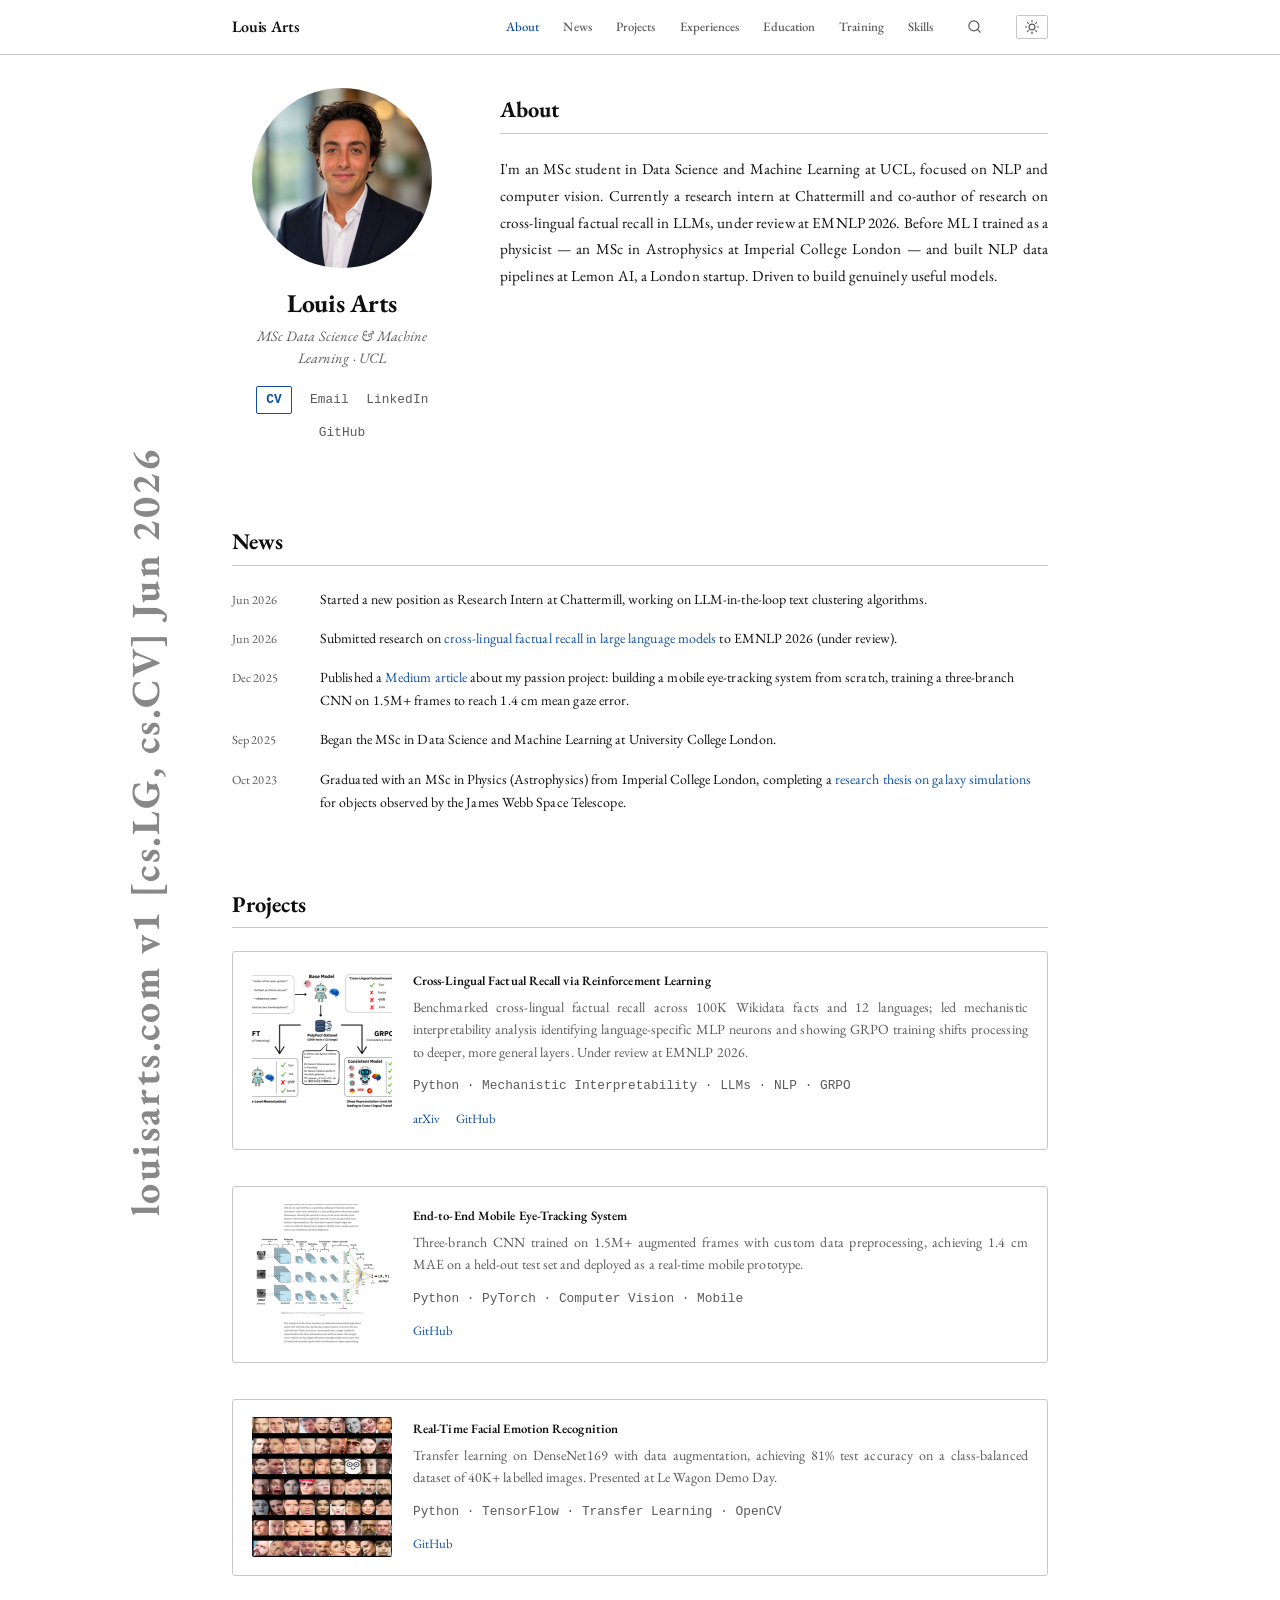
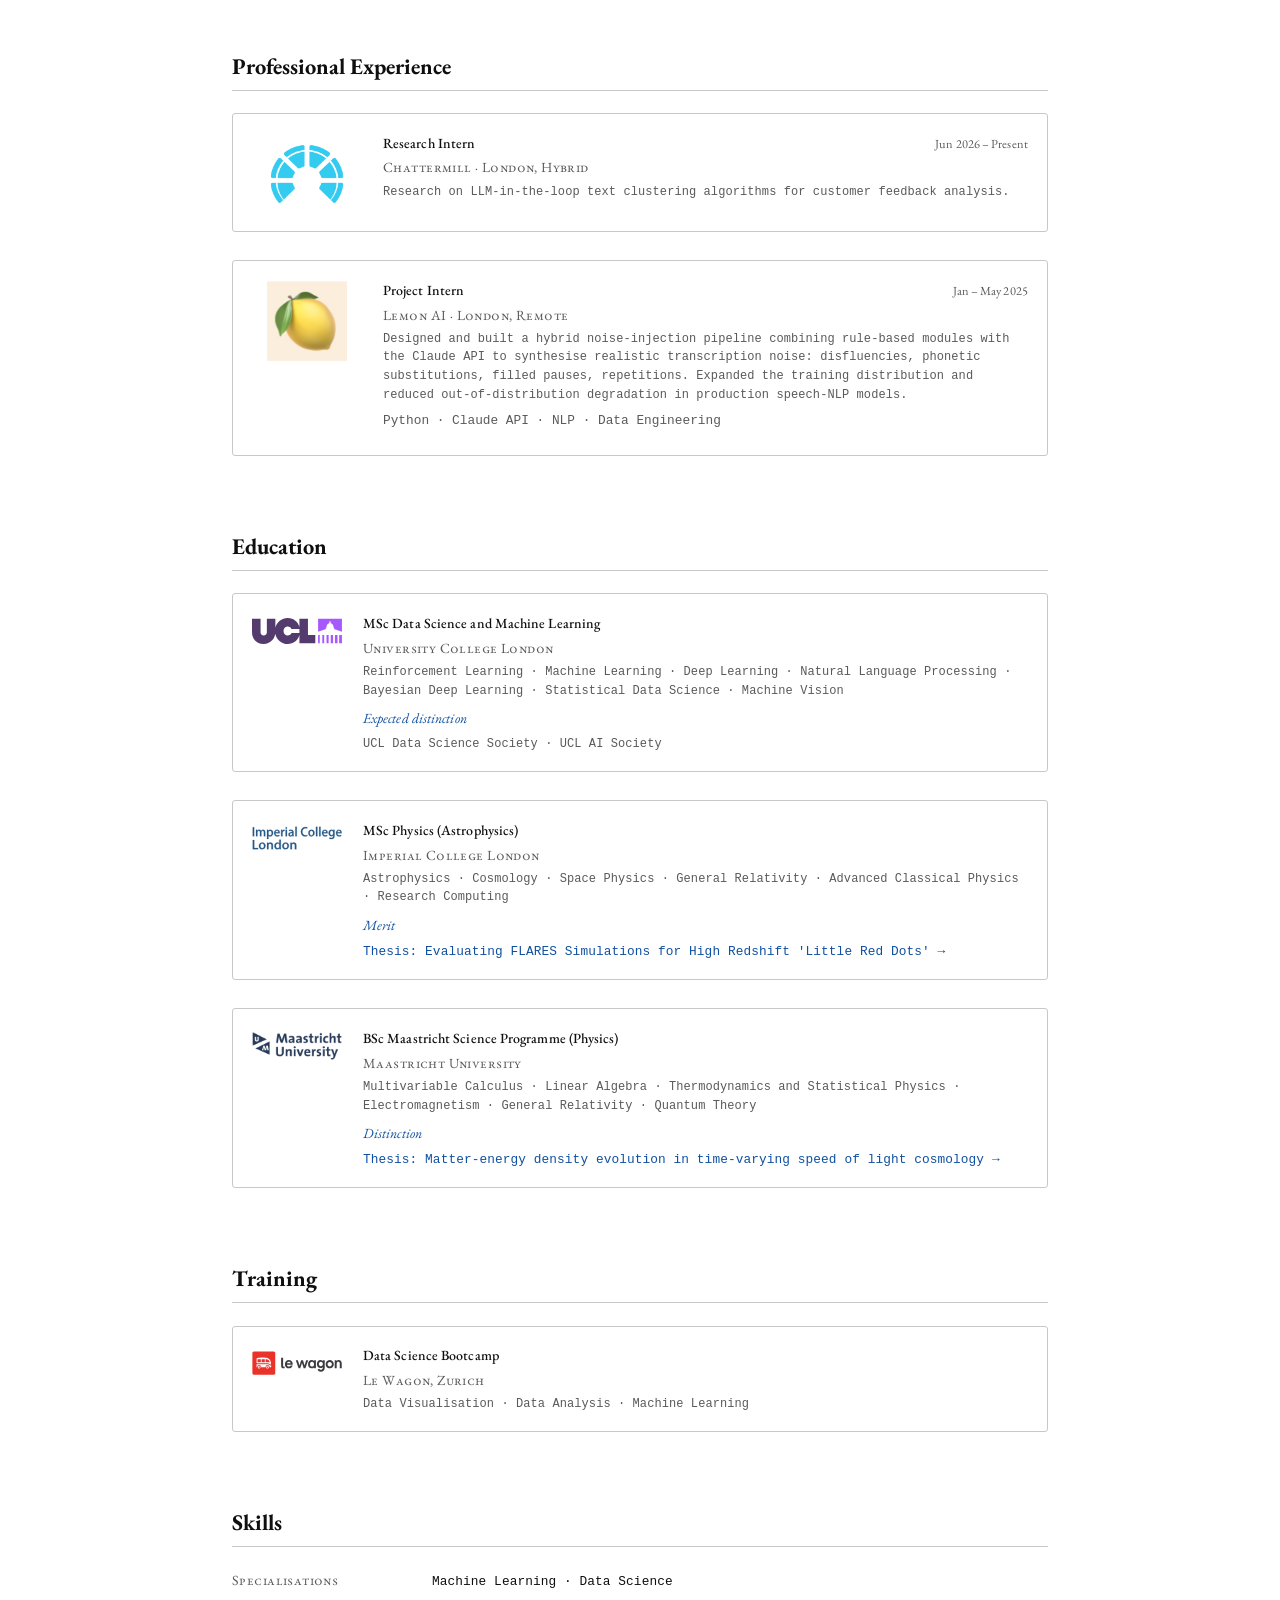
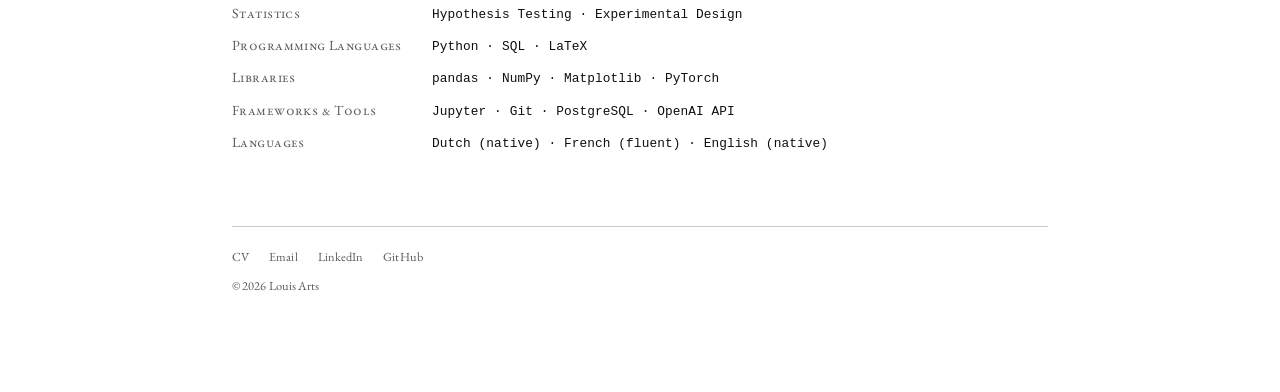
==== commit c12d3afd: "layout fix" ====
--- a/index.html
+++ b/index.html
@@ -116,23 +116,23 @@
       <ul class="news-list">
         <li>
           <span class="date">Jun 2026</span>
-          Started a new position as Research Intern at Chattermill, working on LLM-in-the-loop text clustering algorithms.
+          <span class="news-text">Started a new position as Research Intern at Chattermill, working on LLM-in-the-loop text clustering algorithms.</span>
         </li>
         <li>
           <span class="date">Jun 2026</span>
-          Submitted research on <a href="polyfact.html">cross-lingual factual recall in large language models</a> to EMNLP 2026 (under review).
+          <span class="news-text">Submitted research on <a href="polyfact.html">cross-lingual factual recall in large language models</a> to EMNLP 2026 (under review).</span>
         </li>
         <li>
           <span class="date">Dec 2025</span>
-          Published a <a href="https://medium.com/@artslouis/the-10-lessons-i-learned-building-an-eye-tracking-model-from-scratch-fa59349ba65d" target="_blank" rel="noopener">Medium article</a> about my passion project: building a mobile eye-tracking system from scratch, training a three-branch CNN on 1.5M+ frames to reach 1.4 cm mean gaze error.
+          <span class="news-text">Published a <a href="https://medium.com/@artslouis/the-10-lessons-i-learned-building-an-eye-tracking-model-from-scratch-fa59349ba65d" target="_blank" rel="noopener">Medium article</a> about my passion project: building a mobile eye-tracking system from scratch, training a three-branch CNN on 1.5M+ frames to reach 1.4 cm mean gaze error.</span>
         </li>
         <li>
           <span class="date">Sep 2025</span>
-          Began the MSc in Data Science and Machine Learning at University College London.
+          <span class="news-text">Began the MSc in Data Science and Machine Learning at University College London.</span>
         </li>
         <li>
           <span class="date">Oct 2023</span>
-          Graduated with an MSc in Physics (Astrophysics) from Imperial College London, completing a <a href="thesis.html">research thesis on galaxy simulations</a> for objects observed by the James Webb Space Telescope.
+          <span class="news-text">Graduated with an MSc in Physics (Astrophysics) from Imperial College London, completing a <a href="thesis.html">research thesis on galaxy simulations</a> for objects observed by the James Webb Space Telescope.</span>
         </li>
       </ul>
     </section>
--- a/style.css
+++ b/style.css
@@ -246,6 +246,8 @@
   font-size: 0.875rem;
   align-items: baseline;
 }
+
+.news-text { flex: 1; min-width: 0; }
 
 .date {
   font-size: 0.775rem;
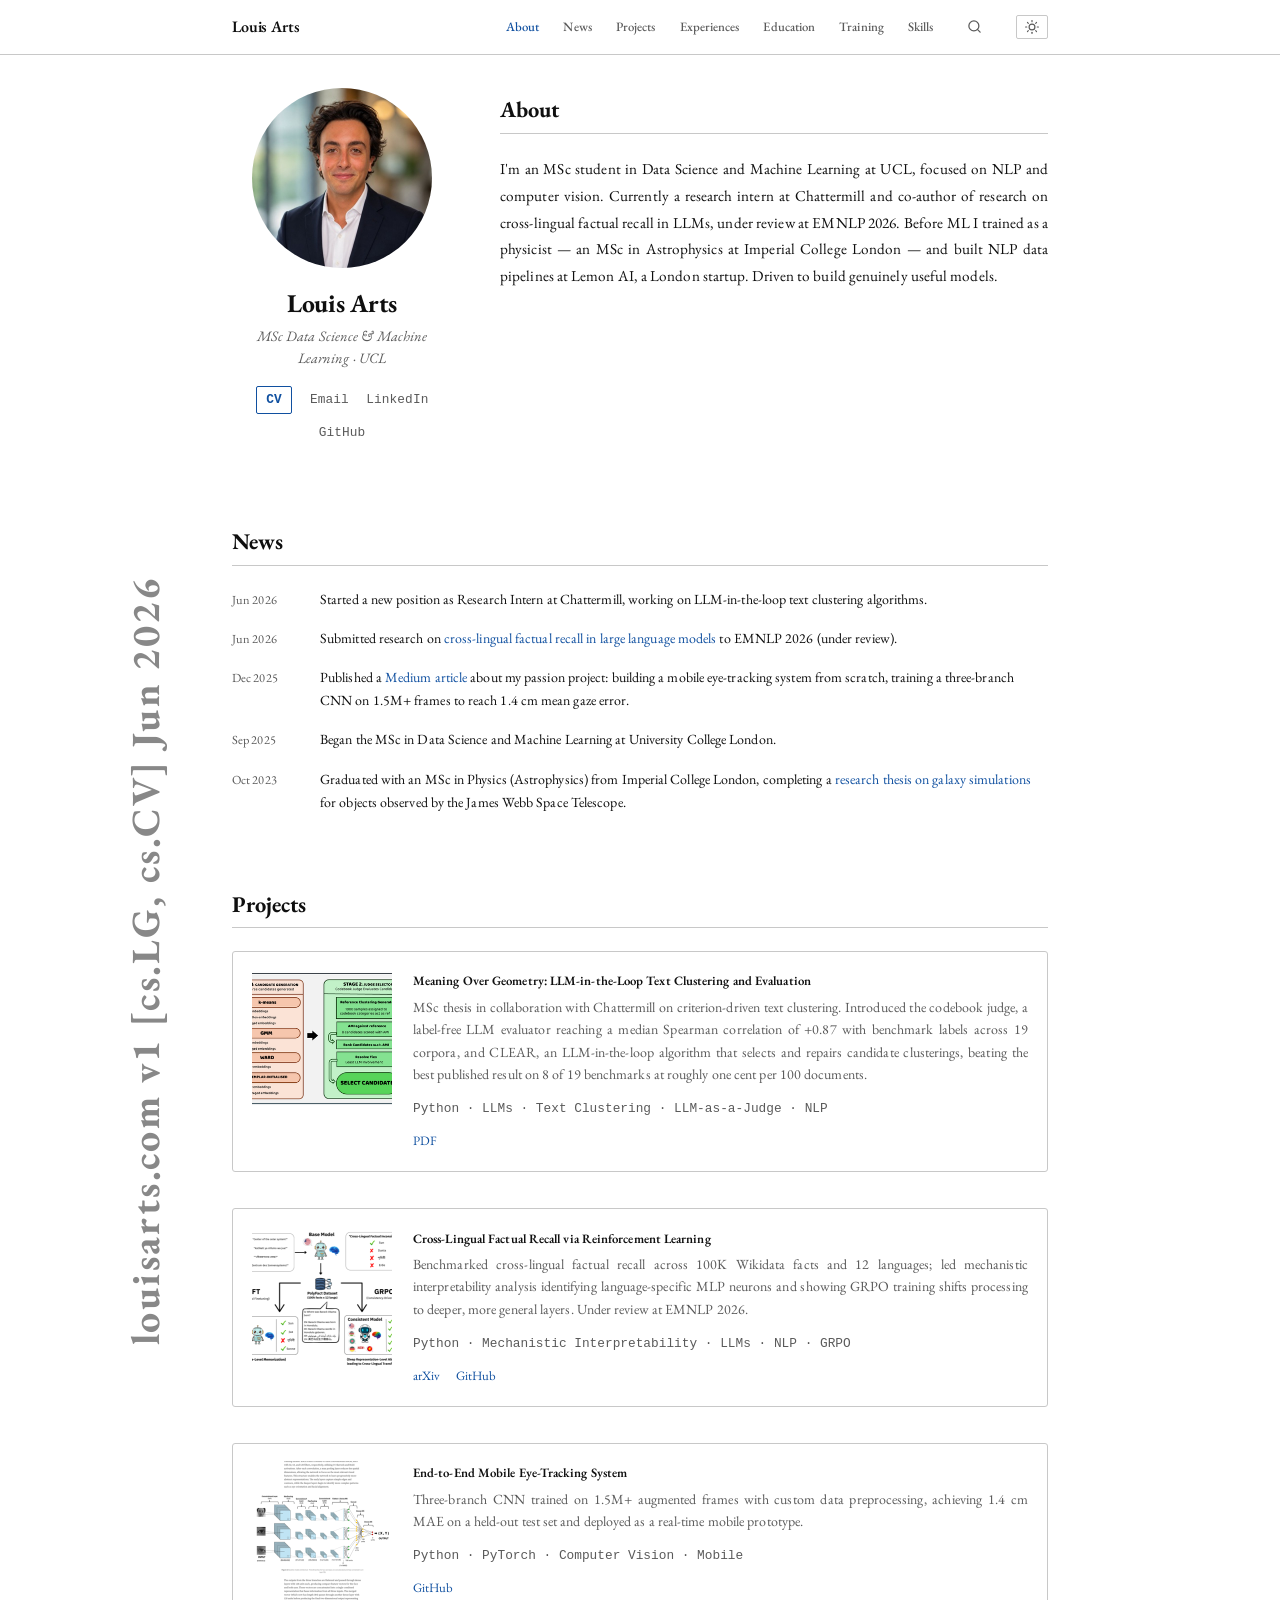
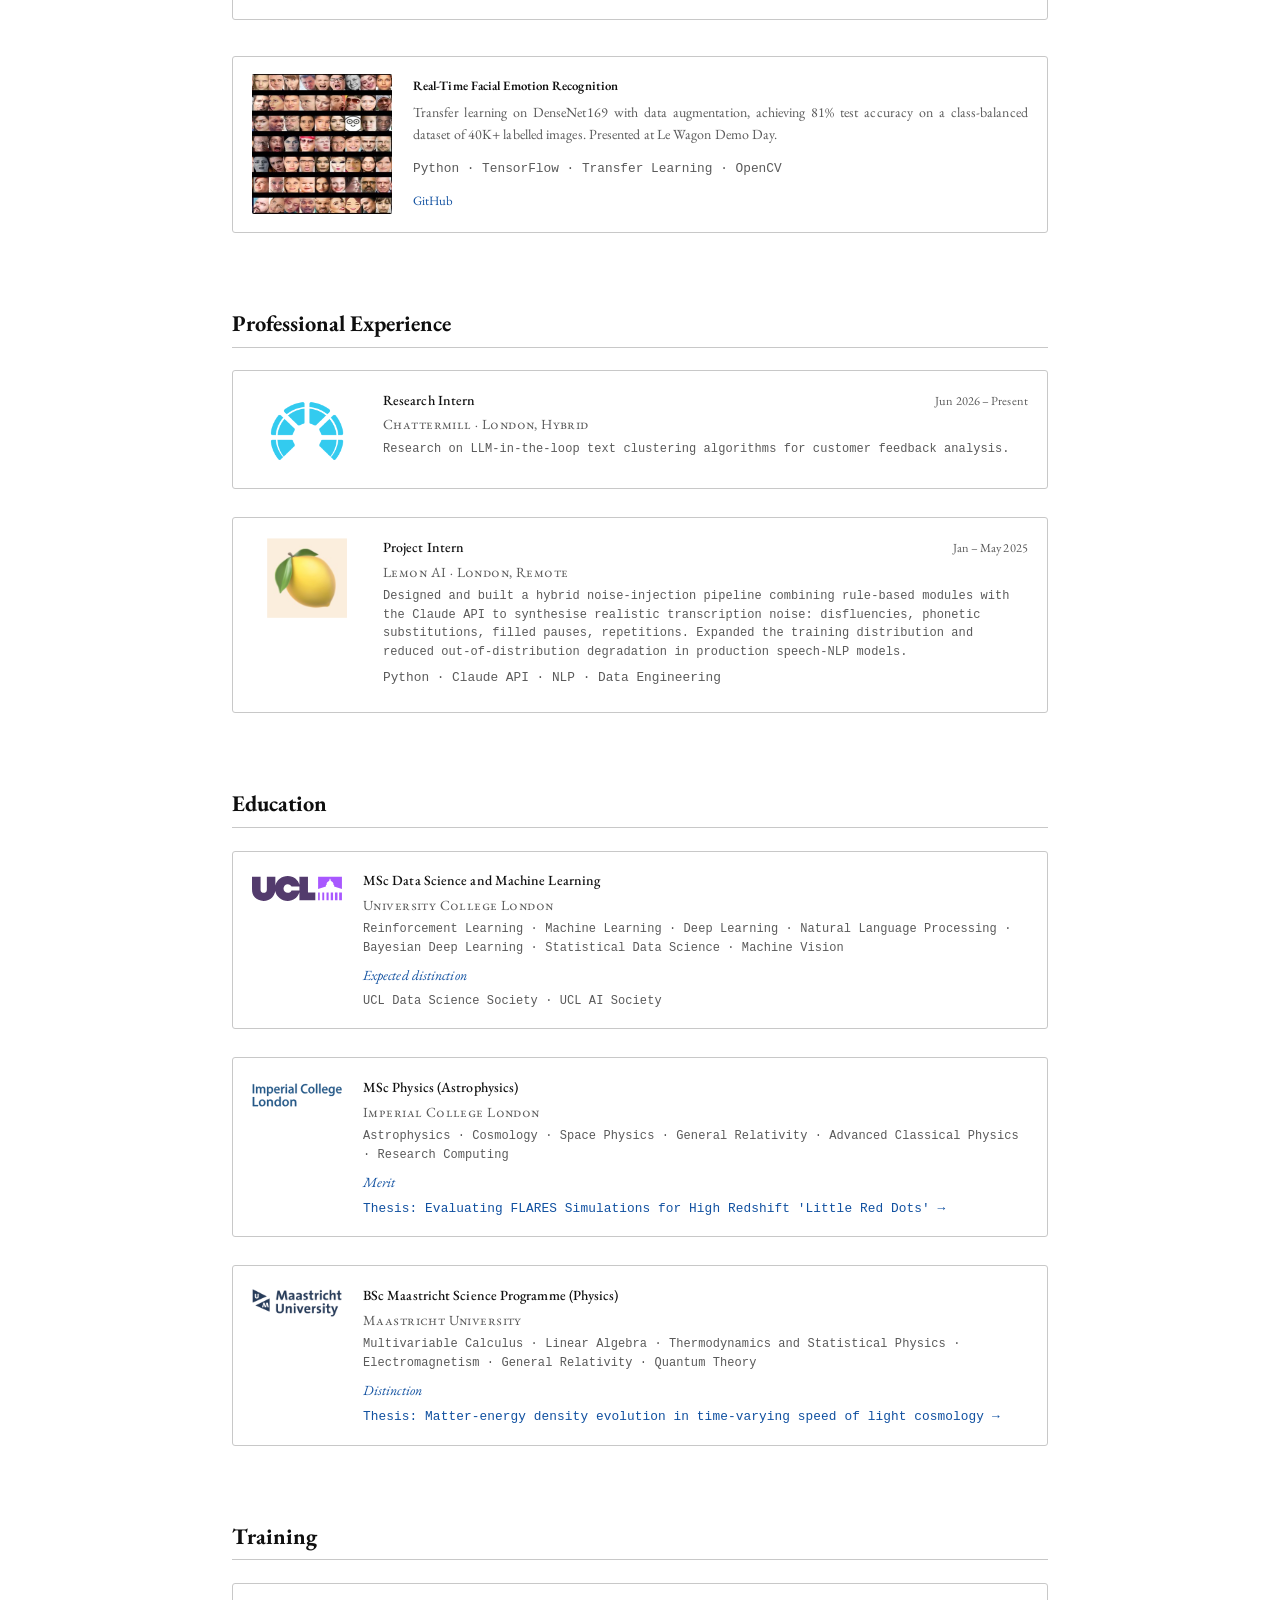
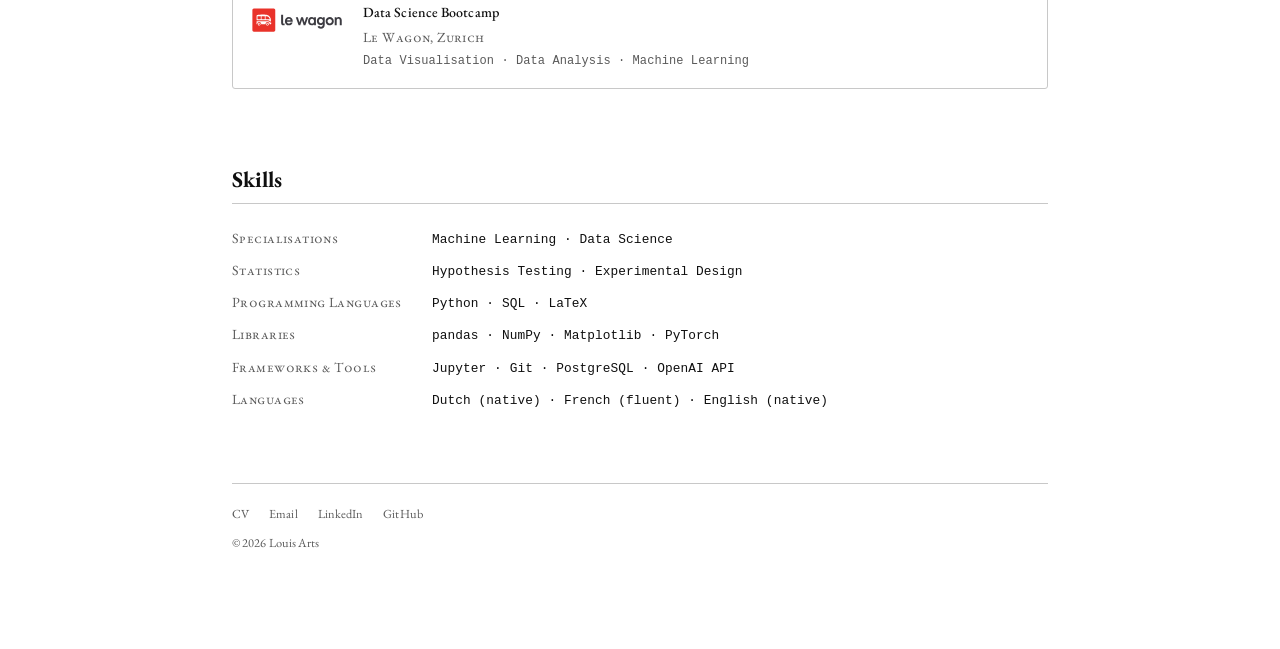
==== commit 36a748fb: "Add MSc thesis on LLM-in-the-loop text clustering as newest project Co-Authored-By: Claude Fable 5.1" ====
--- a/index.html
+++ b/index.html
@@ -143,6 +143,16 @@
       <ul class="project-list">
 
         <li class="project">
+          <img src="assets/clear-pipeline.png" alt="CLEAR text clustering pipeline" class="project-thumb" width="356" height="267" loading="lazy" decoding="async">
+          <div class="project-body">
+            <h3><a href="Meaning_Over_Geometry_Thesis.pdf" target="_blank" rel="noopener">Meaning Over Geometry: LLM-in-the-Loop Text Clustering and Evaluation</a></h3>
+            <p>MSc thesis in collaboration with Chattermill on criterion-driven text clustering. Introduced the codebook judge, a label-free LLM evaluator reaching a median Spearman correlation of +0.87 with benchmark labels across 19 corpora, and CLEAR, an LLM-in-the-loop algorithm that selects and repairs candidate clusterings, beating the best published result on 8 of 19 benchmarks at roughly one cent per 100 documents.</p>
+            <span class="tags">Python · LLMs · Text Clustering · LLM-as-a-Judge · NLP</span><br>
+            <a href="Meaning_Over_Geometry_Thesis.pdf" target="_blank" rel="noopener">PDF</a>
+          </div>
+        </li>
+
+        <li class="project">
           <img src="assets/polyfact-fig1.png" alt="PolyFact cross-lingual factual recall" class="project-thumb" width="354" height="280" loading="lazy" decoding="async">
           <div class="project-body">
             <h3><a href="polyfact.html">Cross-Lingual Factual Recall via Reinforcement Learning</a></h3>
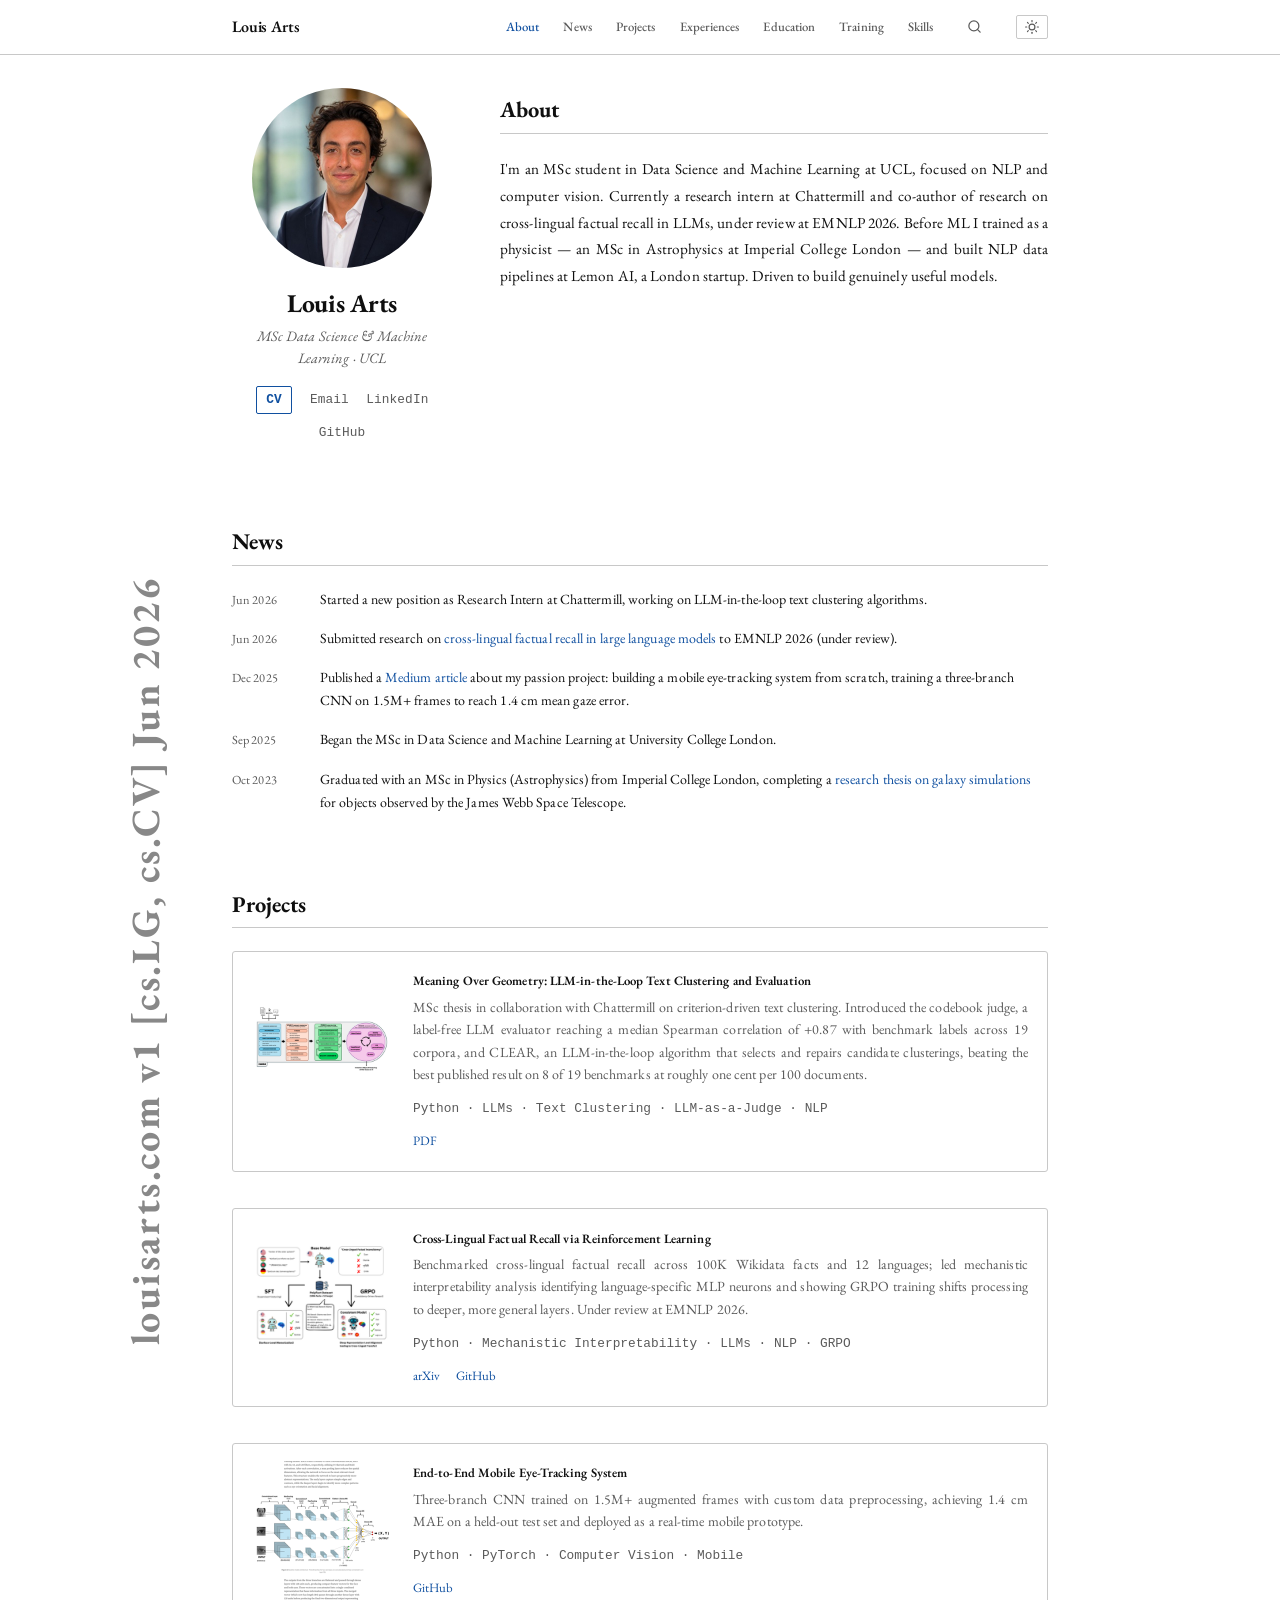
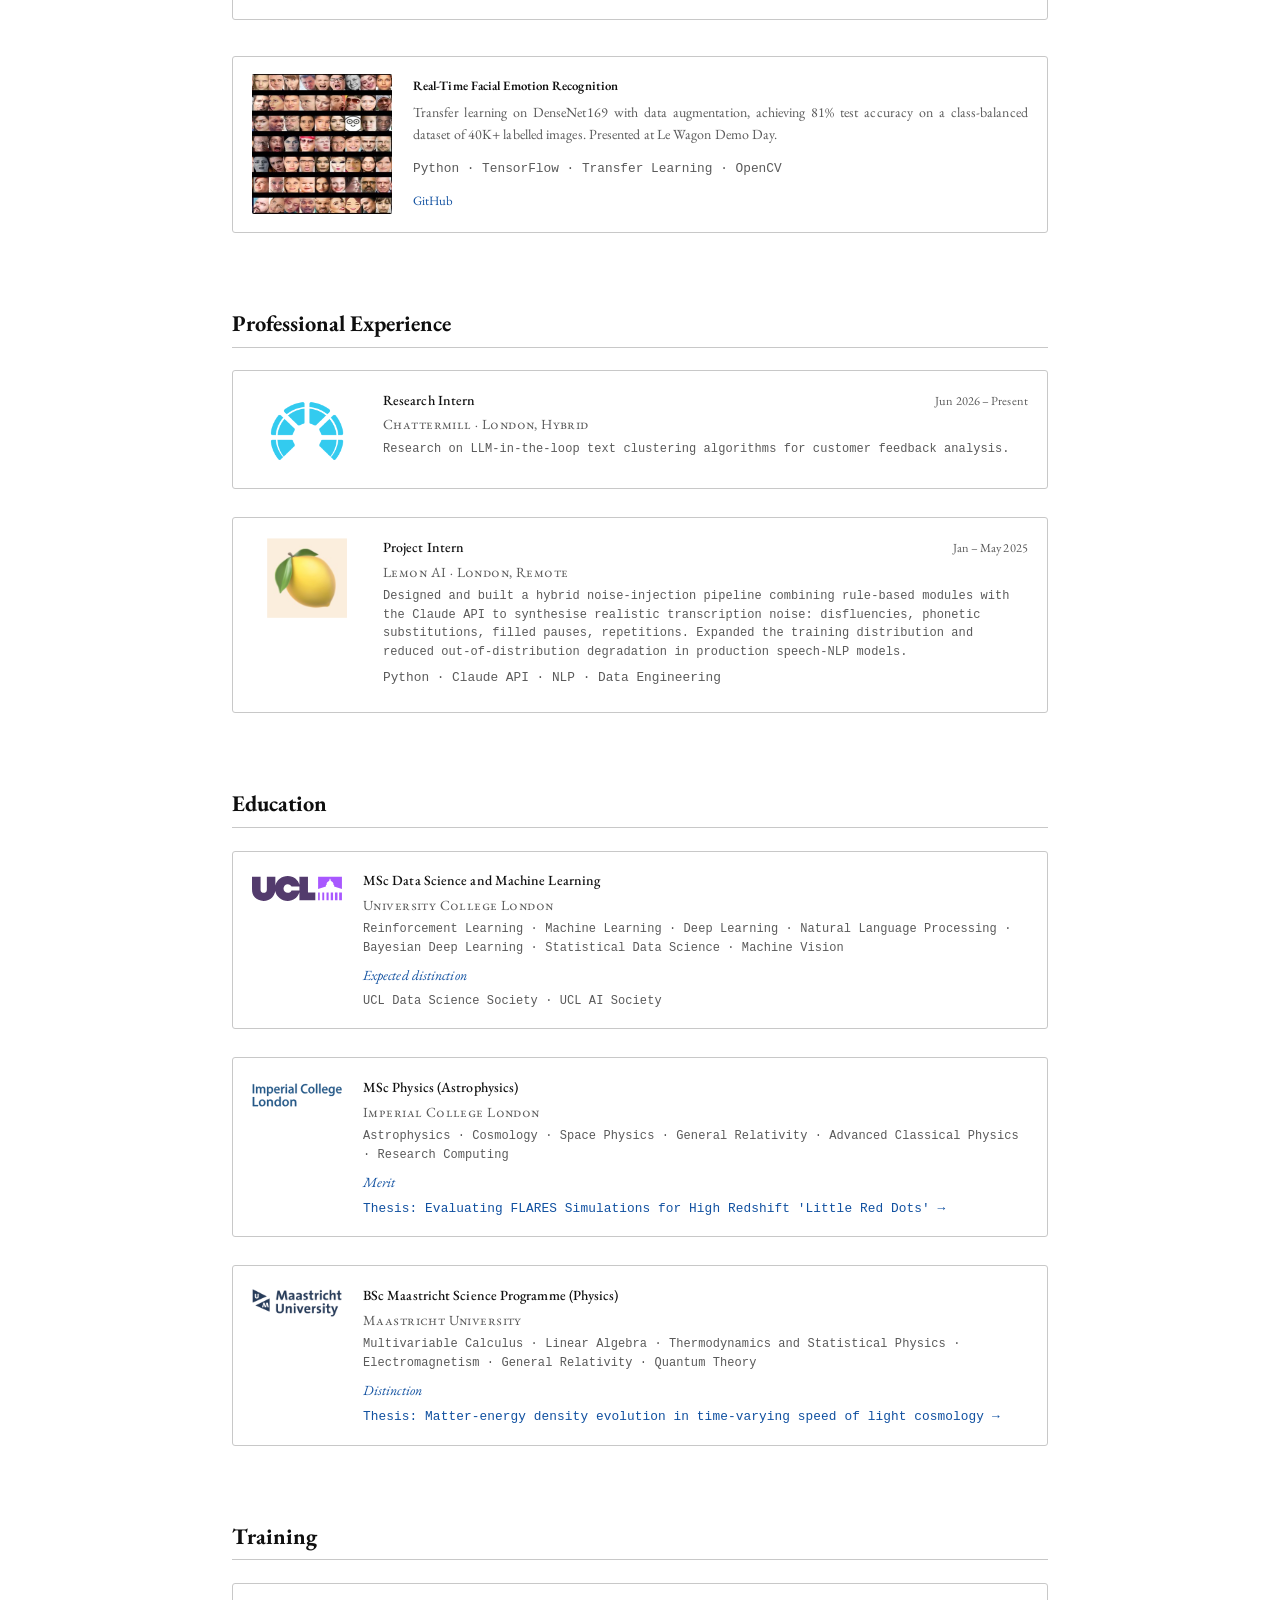
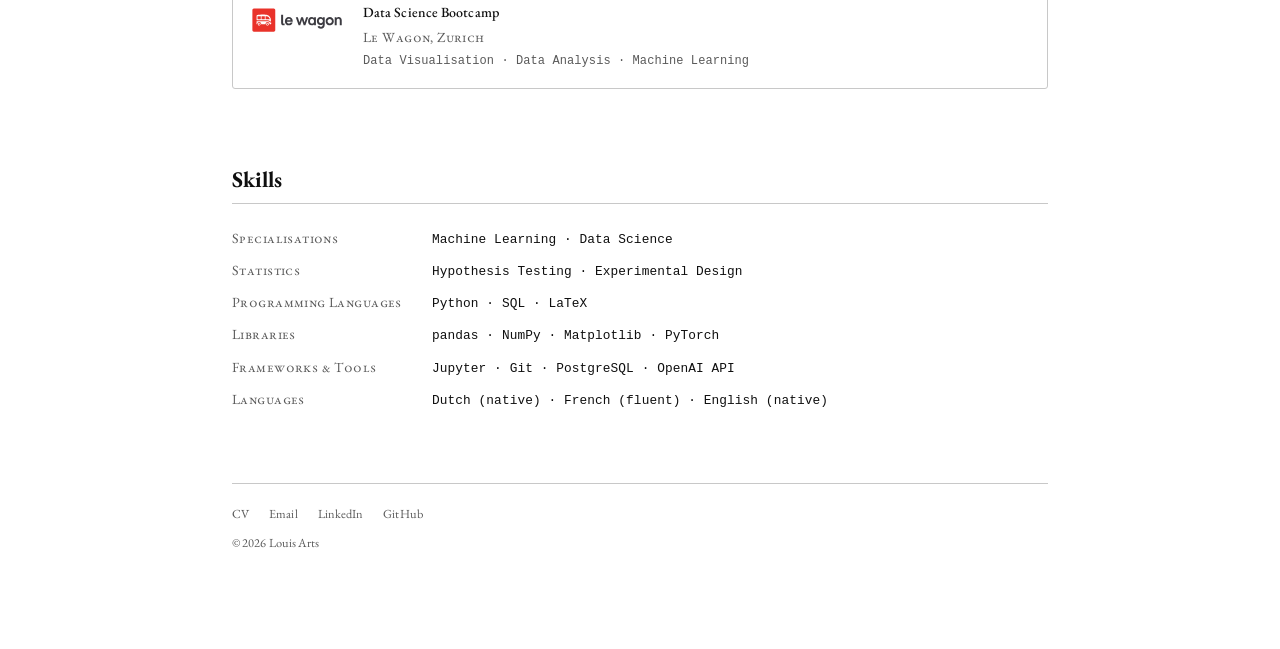
==== commit 79ff44dc: "Show full project figures in thumbnails with white letterboxing Co-Authored-By: Claude Fable 5.1 <no" ====
--- a/index.html
+++ b/index.html
@@ -143,7 +143,7 @@
       <ul class="project-list">
 
         <li class="project">
-          <img src="assets/clear-pipeline.png" alt="CLEAR text clustering pipeline" class="project-thumb" width="356" height="267" loading="lazy" decoding="async">
+          <img src="assets/clear-pipeline.png" alt="CLEAR text clustering pipeline" class="project-thumb" width="420" height="420" loading="lazy" decoding="async">
           <div class="project-body">
             <h3><a href="Meaning_Over_Geometry_Thesis.pdf" target="_blank" rel="noopener">Meaning Over Geometry: LLM-in-the-Loop Text Clustering and Evaluation</a></h3>
             <p>MSc thesis in collaboration with Chattermill on criterion-driven text clustering. Introduced the codebook judge, a label-free LLM evaluator reaching a median Spearman correlation of +0.87 with benchmark labels across 19 corpora, and CLEAR, an LLM-in-the-loop algorithm that selects and repairs candidate clusterings, beating the best published result on 8 of 19 benchmarks at roughly one cent per 100 documents.</p>
@@ -153,7 +153,7 @@
         </li>
 
         <li class="project">
-          <img src="assets/polyfact-fig1.png" alt="PolyFact cross-lingual factual recall" class="project-thumb" width="354" height="280" loading="lazy" decoding="async">
+          <img src="assets/polyfact-fig1.png" alt="PolyFact cross-lingual factual recall" class="project-thumb" width="354" height="354" loading="lazy" decoding="async">
           <div class="project-body">
             <h3><a href="polyfact.html">Cross-Lingual Factual Recall via Reinforcement Learning</a></h3>
             <p>Benchmarked cross-lingual factual recall across 100K Wikidata facts and 12 languages; led mechanistic interpretability analysis identifying language-specific MLP neurons and showing GRPO training shifts processing to deeper, more general layers. Under review at EMNLP 2026.</p>
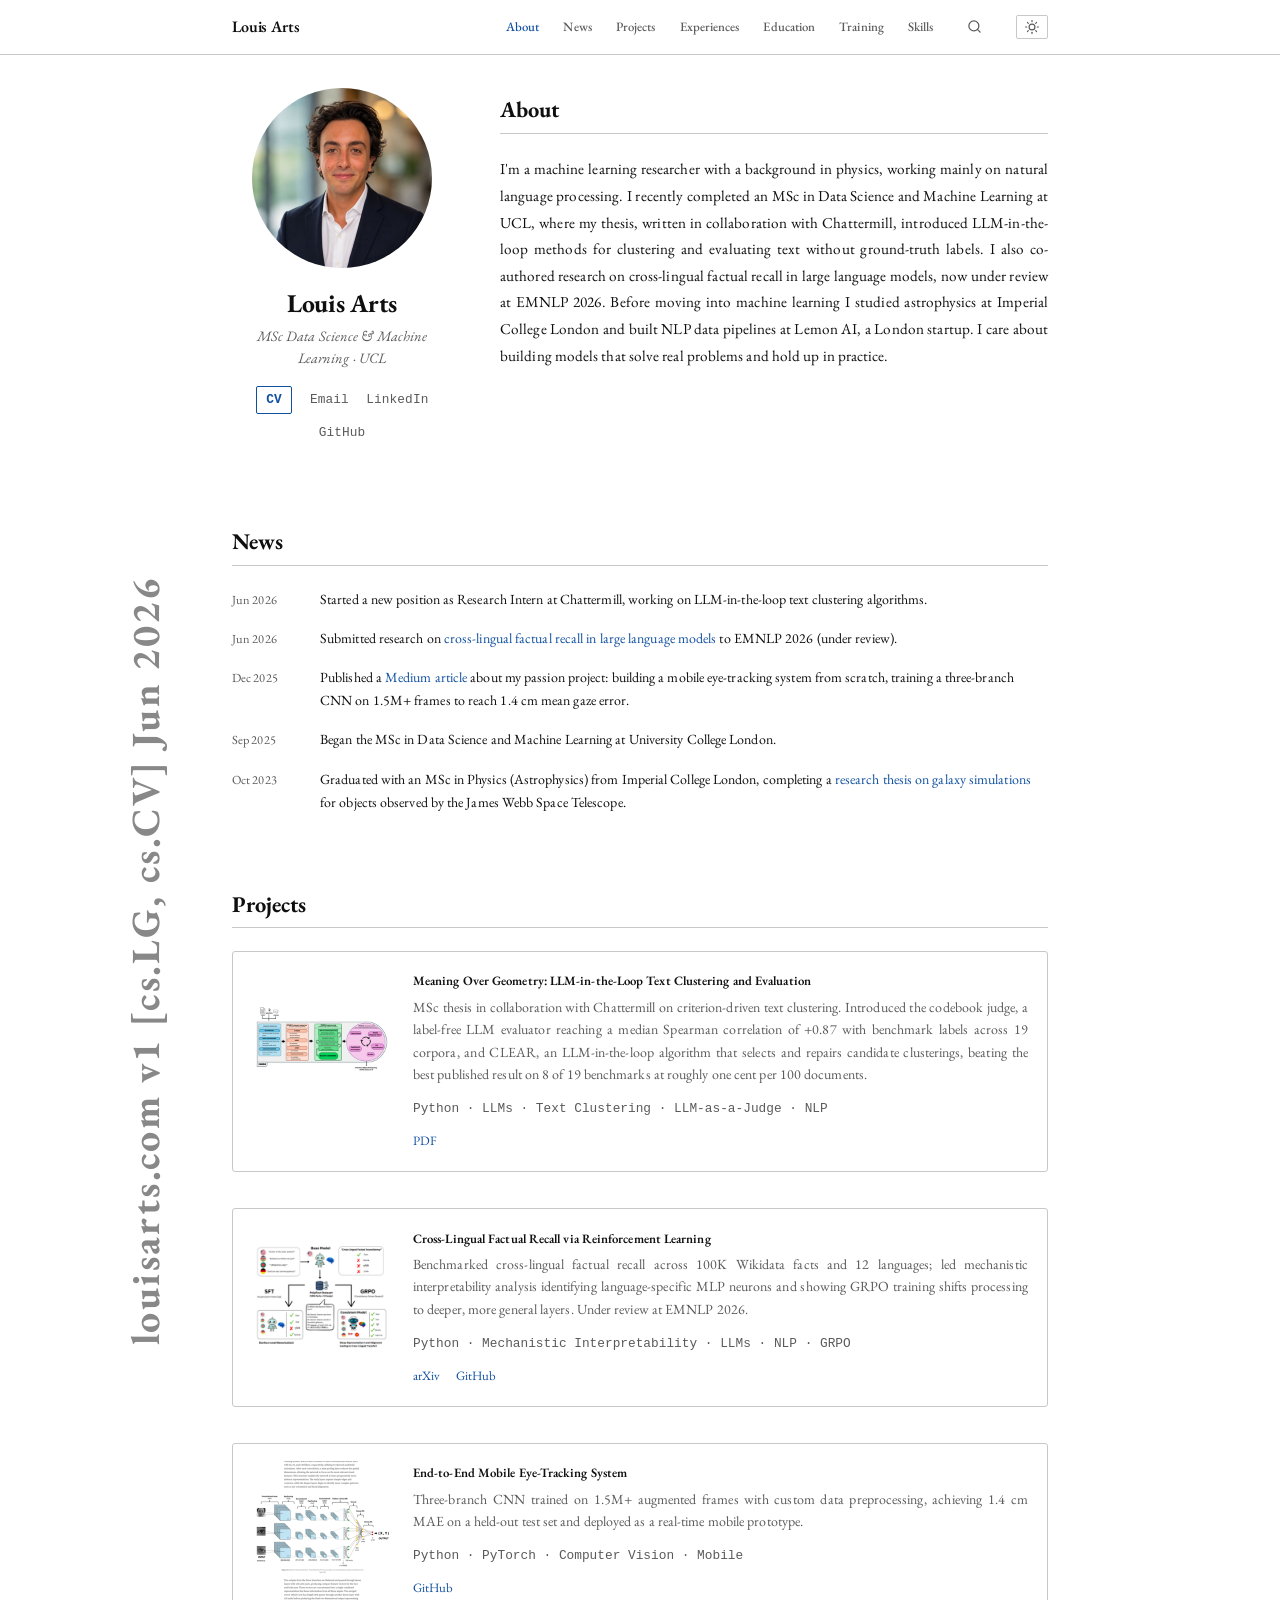
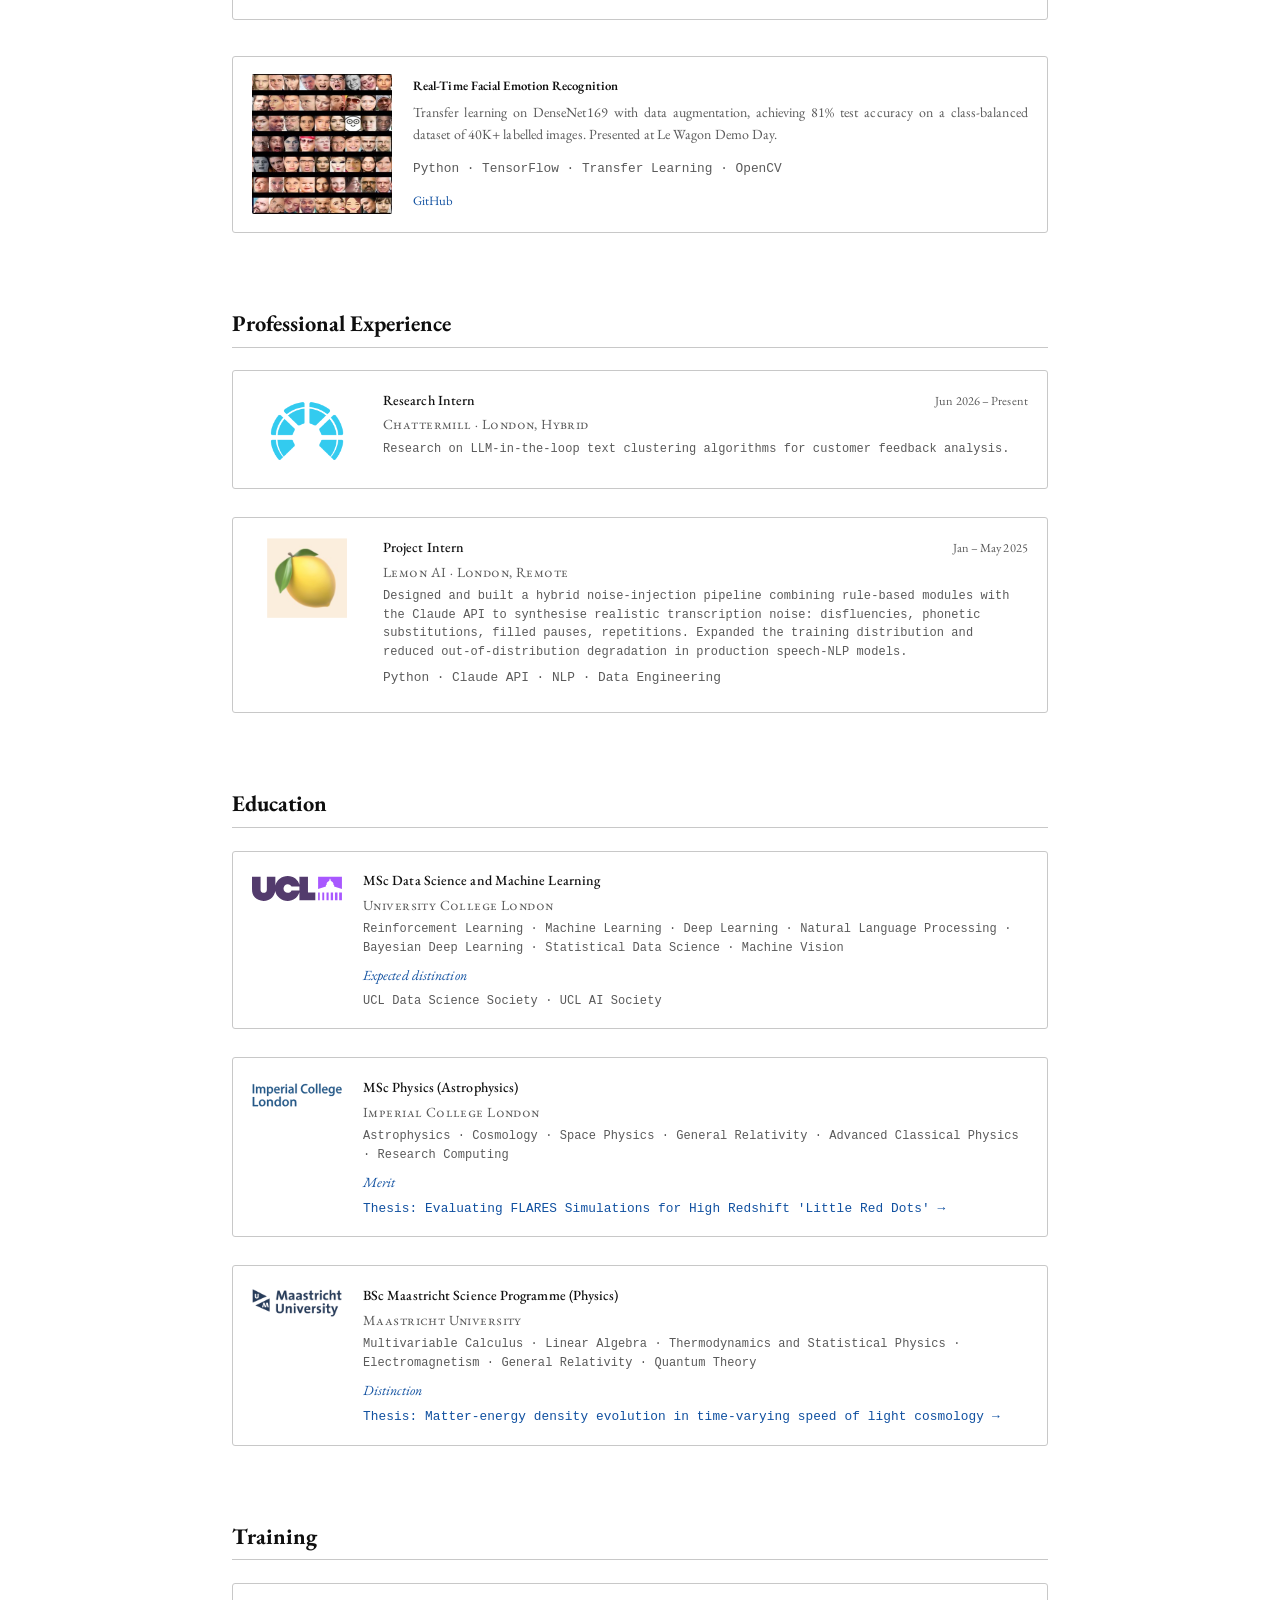
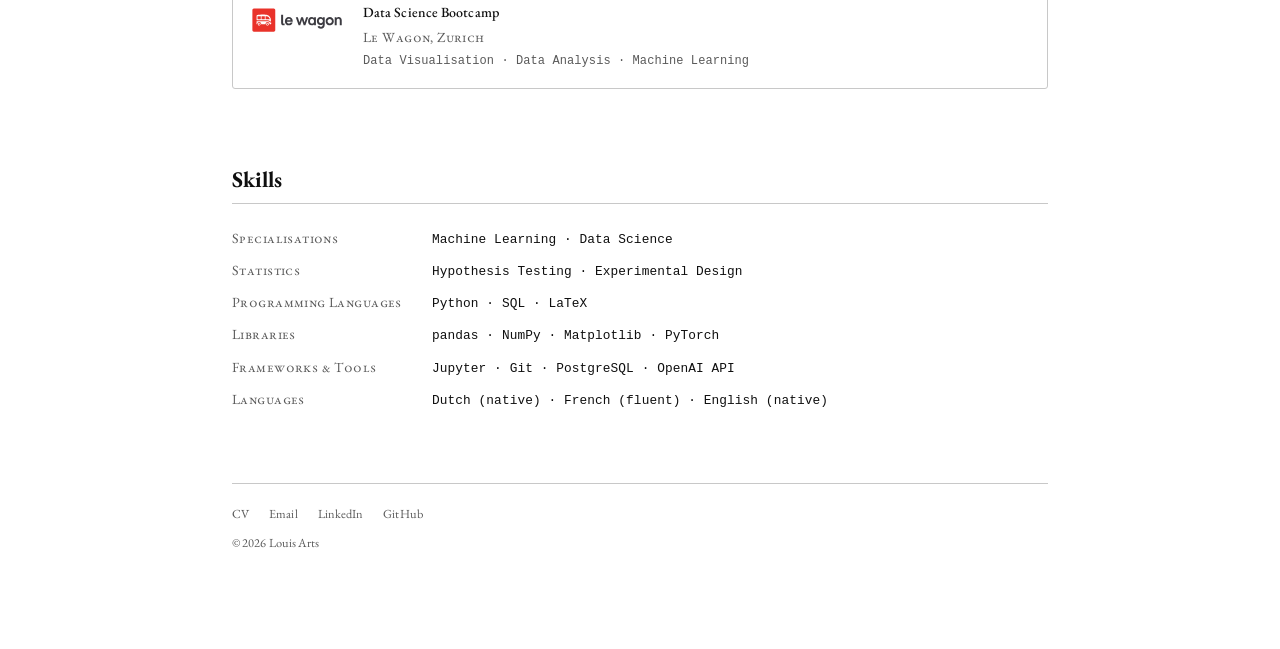
==== commit 634496d6: "Rewrite About section and remove em dashes from meta tags Co-Authored-By: Claude Fable 5.1 <noreply@" ====
--- a/index.html
+++ b/index.html
@@ -4,11 +4,11 @@
   <meta charset="UTF-8" />
   <meta name="viewport" content="width=device-width, initial-scale=1.0"/>
   <title>Louis Arts</title>
-  <meta name="description" content="Louis Arts — MSc Data Science &amp; Machine Learning student at UCL, focused on NLP and computer vision. Research intern at Chattermill; co-author of cross-lingual factual recall research under review at EMNLP 2026.">
+  <meta name="description" content="Louis Arts, machine learning researcher with an MSc in Data Science and Machine Learning from UCL. Thesis on LLM-in-the-loop text clustering with Chattermill; co-author of cross-lingual factual recall research under review at EMNLP 2026.">
   <link rel="canonical" href="https://louisarts.com/">
   <meta property="og:type" content="website">
   <meta property="og:site_name" content="Louis Arts">
-  <meta property="og:title" content="Louis Arts — Data Science &amp; Machine Learning, UCL">
+  <meta property="og:title" content="Louis Arts · Data Science &amp; Machine Learning, UCL">
   <meta property="og:description" content="MSc Data Science &amp; Machine Learning student at UCL, focused on NLP and computer vision. Previously an MSc in Astrophysics at Imperial College London and NLP work at Lemon AI.">
   <meta property="og:url" content="https://louisarts.com/">
   <meta property="og:image" content="https://louisarts.com/assets/louis-og.jpg">
@@ -105,7 +105,7 @@
       <div class="intro-bio">
         <h2>About</h2>
         <p>
-          I'm an MSc student in Data Science and Machine Learning at UCL, focused on NLP and computer vision. Currently a research intern at Chattermill and co-author of research on cross-lingual factual recall in LLMs, under review at EMNLP 2026. Before ML I trained as a physicist — an MSc in Astrophysics at Imperial College London — and built NLP data pipelines at Lemon AI, a London startup. Driven to build genuinely useful models.
+          I'm a machine learning researcher with a background in physics, working mainly on natural language processing. I recently completed an MSc in Data Science and Machine Learning at UCL, where my thesis, written in collaboration with Chattermill, introduced LLM-in-the-loop methods for clustering and evaluating text without ground-truth labels. I also co-authored research on cross-lingual factual recall in large language models, now under review at EMNLP 2026. Before moving into machine learning I studied astrophysics at Imperial College London and built NLP data pipelines at Lemon AI, a London startup. I care about building models that solve real problems and hold up in practice.
         </p>
       </div>
     </section>
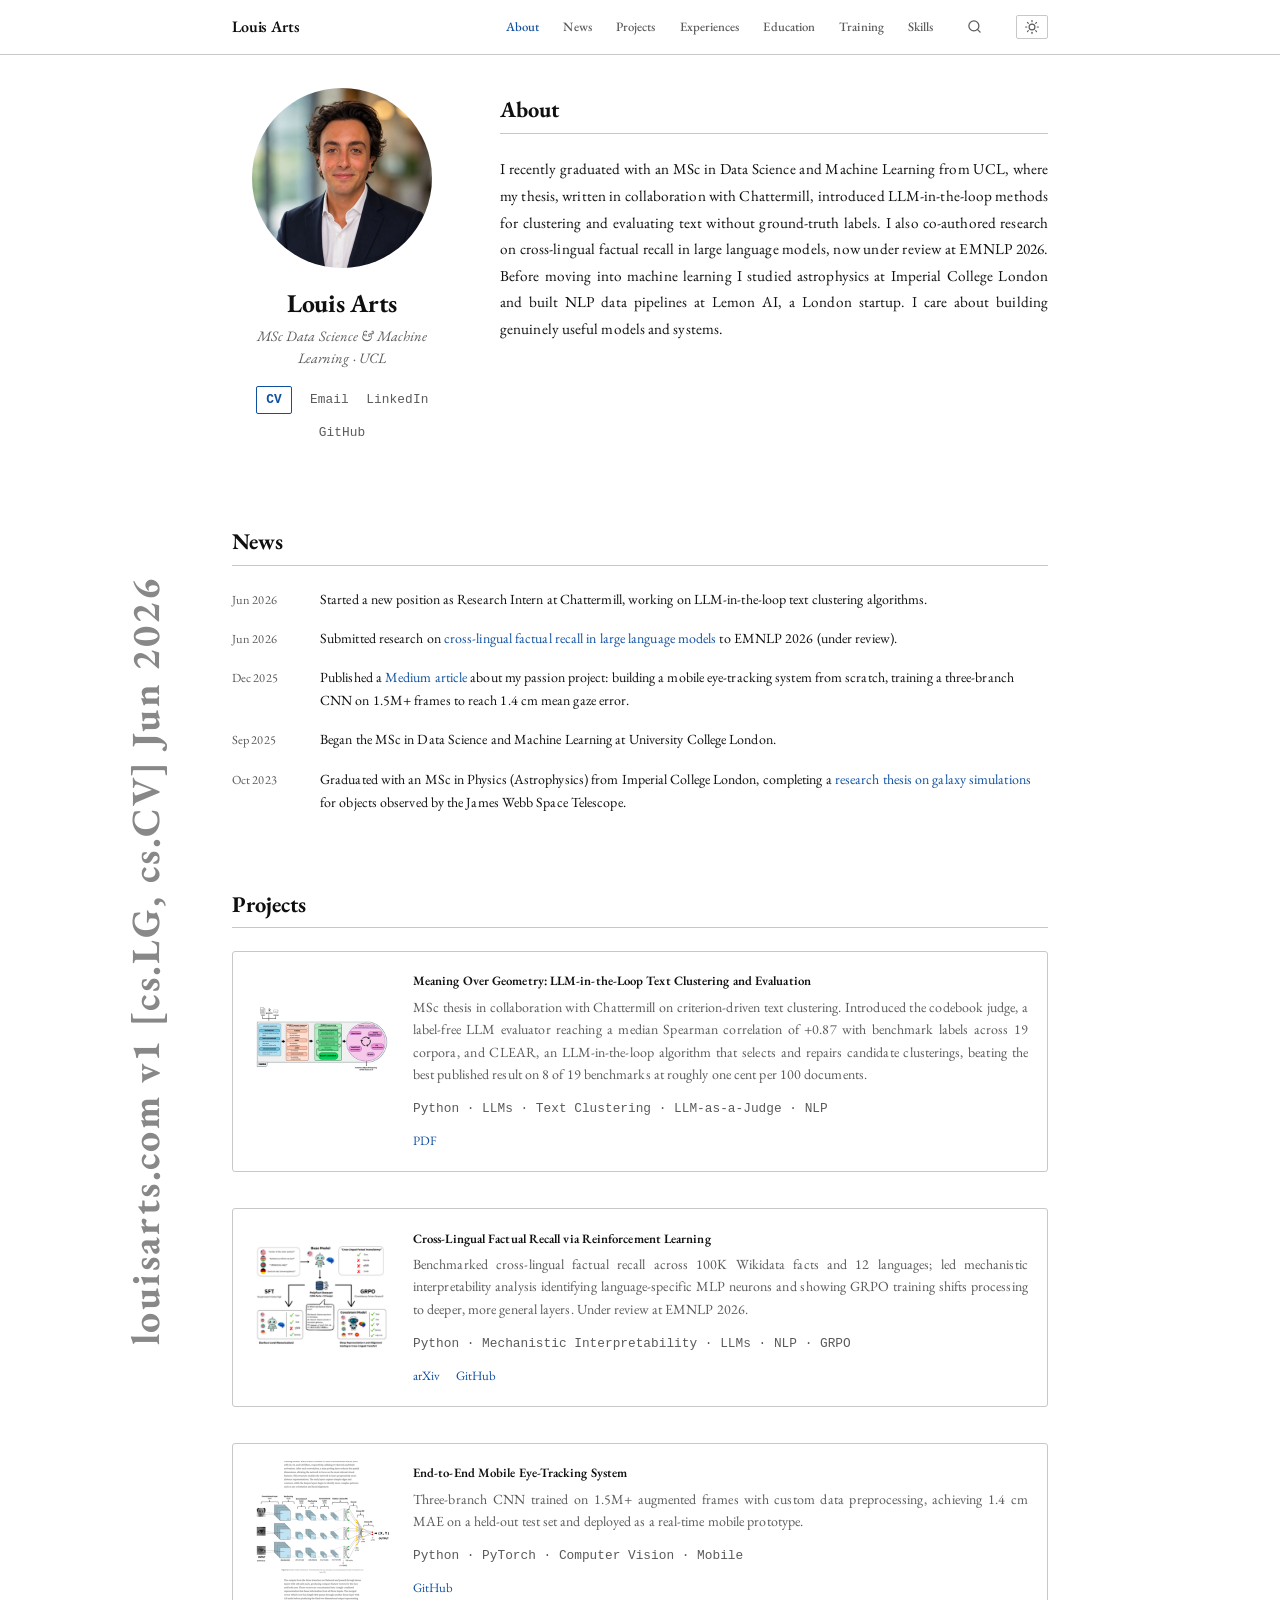
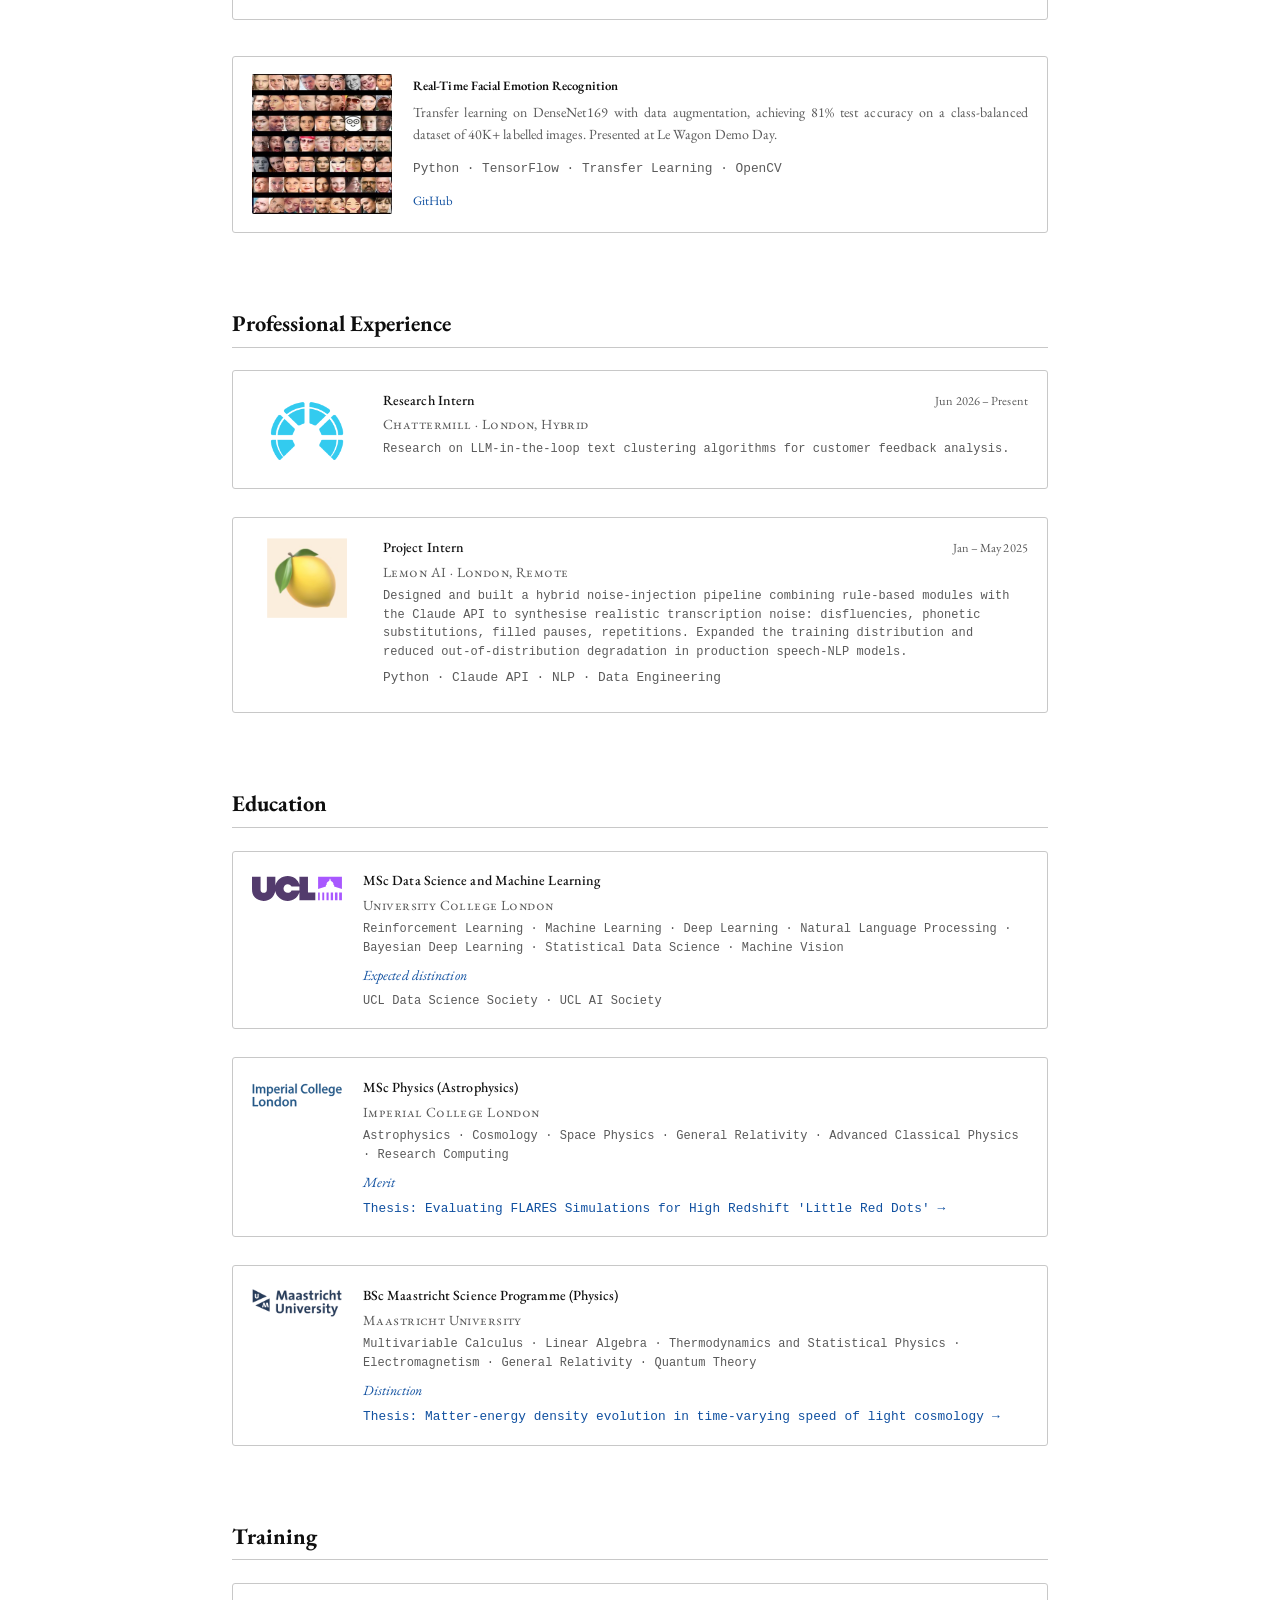
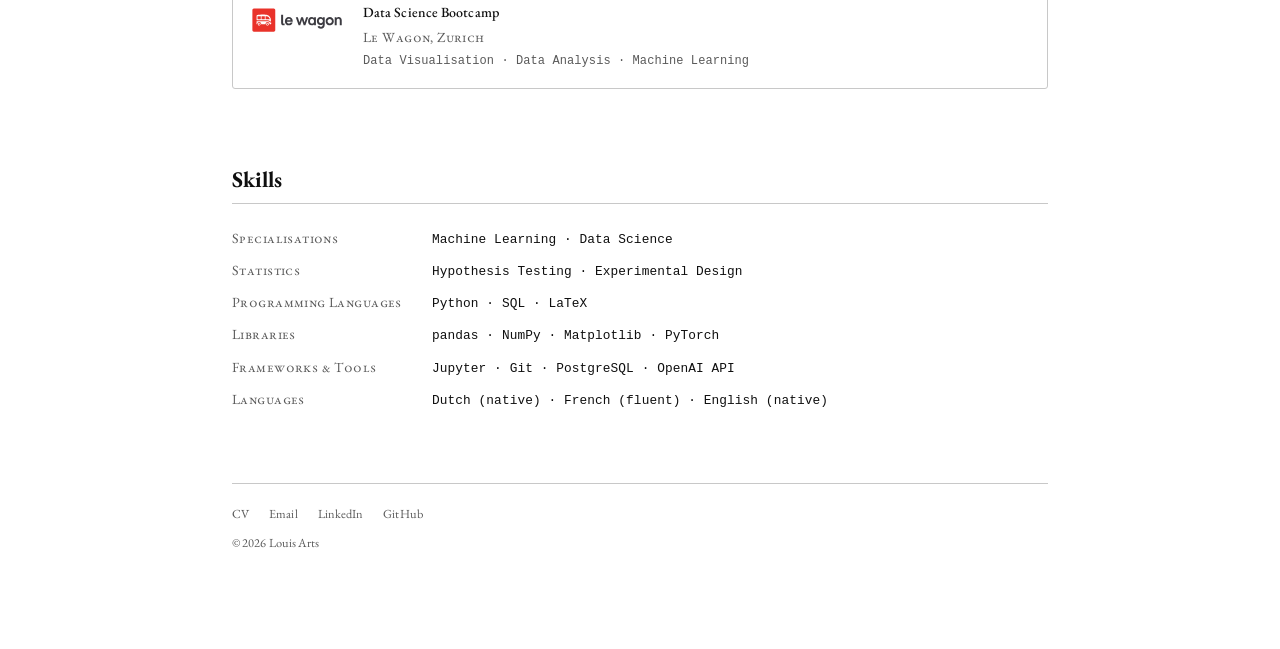
==== commit daba5960: "Tighten About opening and closing sentences Co-Authored-By: Claude Fable 5.1 <noreply@anthropic.com>" ====
--- a/index.html
+++ b/index.html
@@ -105,7 +105,7 @@
       <div class="intro-bio">
         <h2>About</h2>
         <p>
-          I'm a machine learning researcher with a background in physics, working mainly on natural language processing. I recently completed an MSc in Data Science and Machine Learning at UCL, where my thesis, written in collaboration with Chattermill, introduced LLM-in-the-loop methods for clustering and evaluating text without ground-truth labels. I also co-authored research on cross-lingual factual recall in large language models, now under review at EMNLP 2026. Before moving into machine learning I studied astrophysics at Imperial College London and built NLP data pipelines at Lemon AI, a London startup. I care about building models that solve real problems and hold up in practice.
+          I recently graduated with an MSc in Data Science and Machine Learning from UCL, where my thesis, written in collaboration with Chattermill, introduced LLM-in-the-loop methods for clustering and evaluating text without ground-truth labels. I also co-authored research on cross-lingual factual recall in large language models, now under review at EMNLP 2026. Before moving into machine learning I studied astrophysics at Imperial College London and built NLP data pipelines at Lemon AI, a London startup. I care about building genuinely useful models and systems.
         </p>
       </div>
     </section>
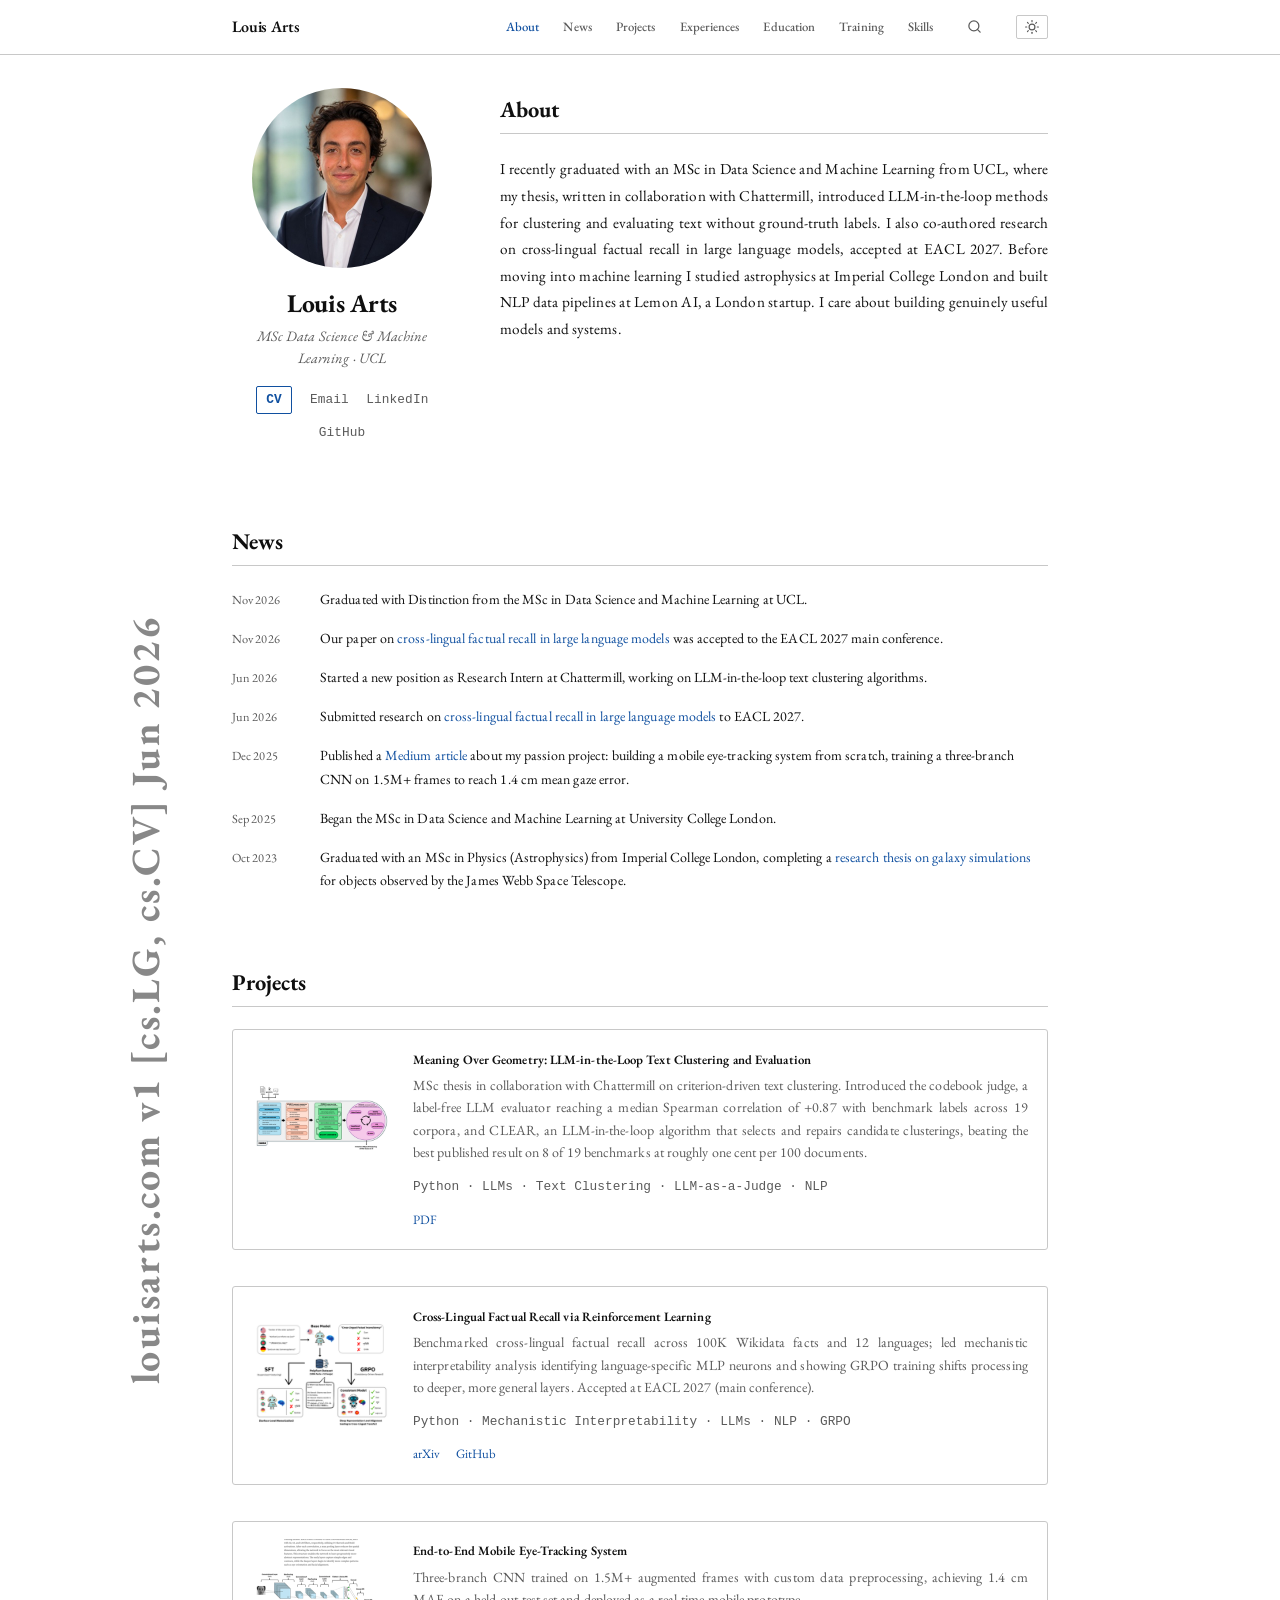
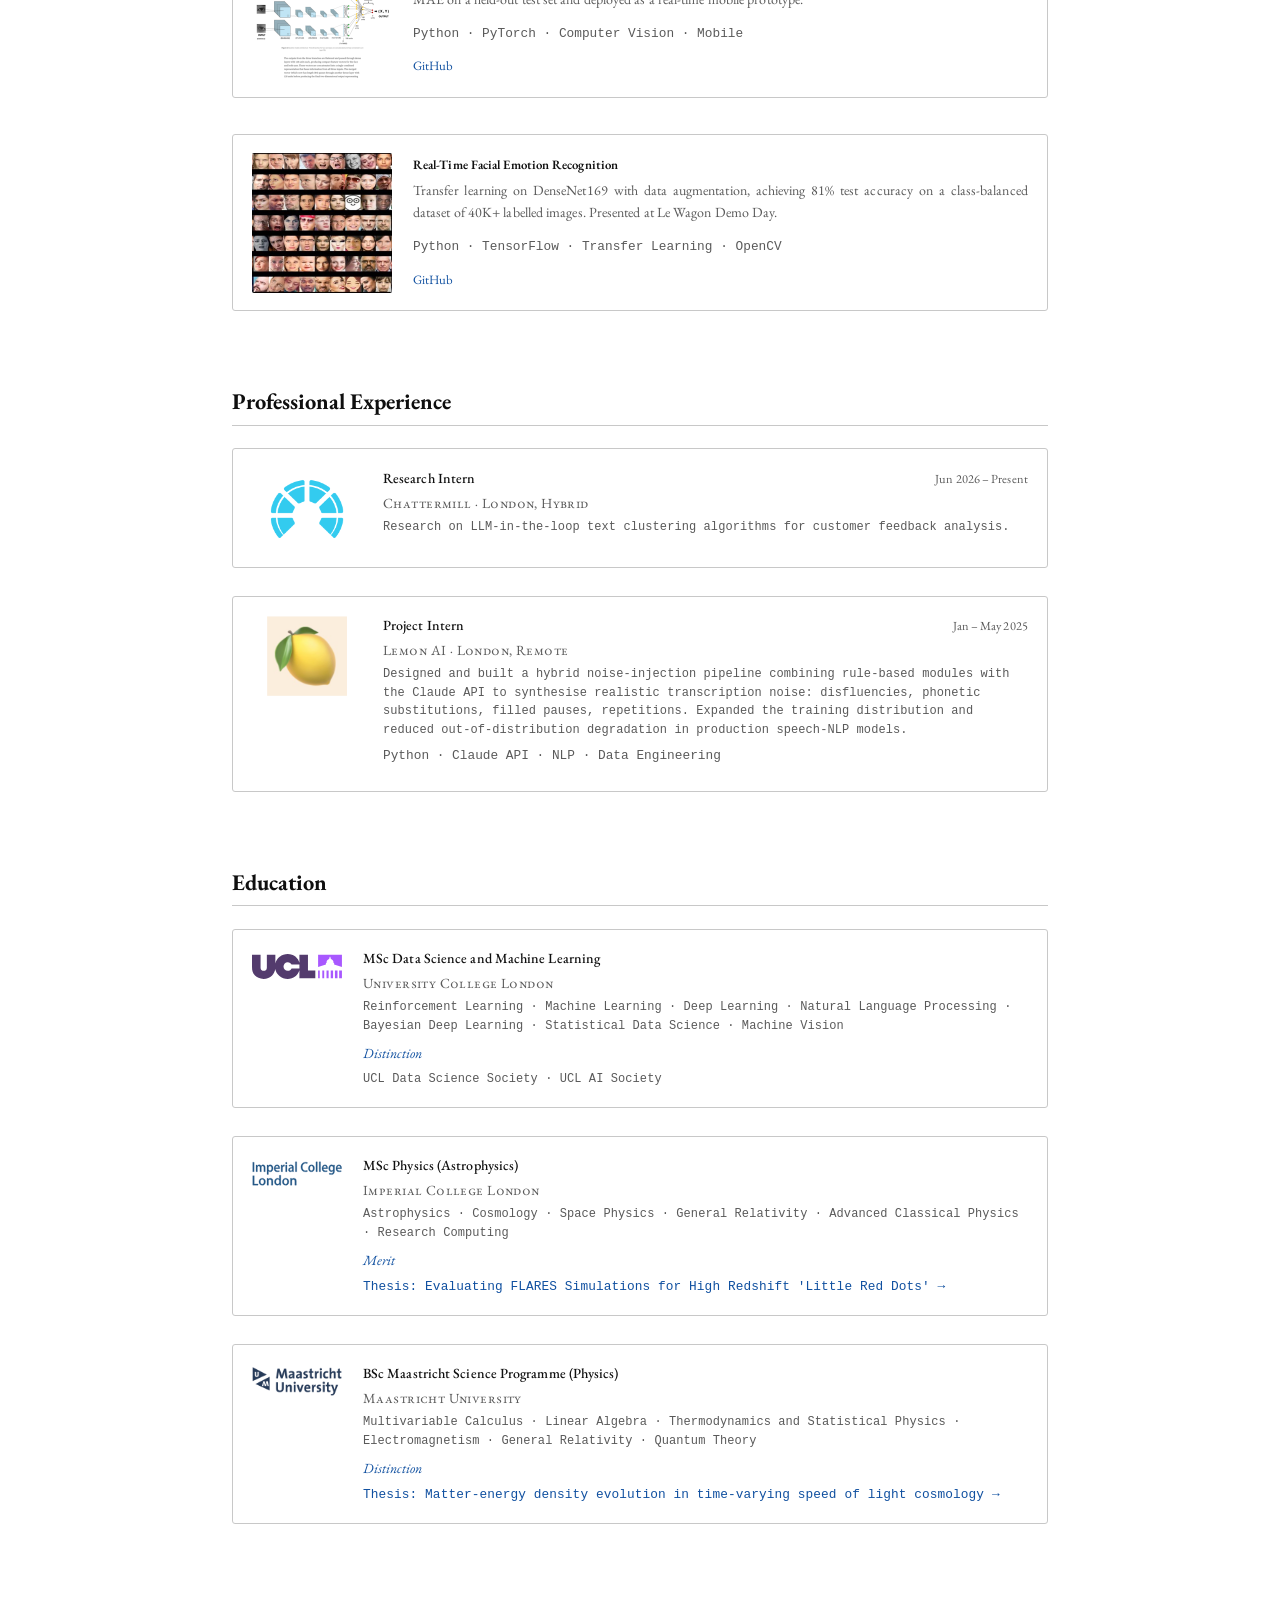
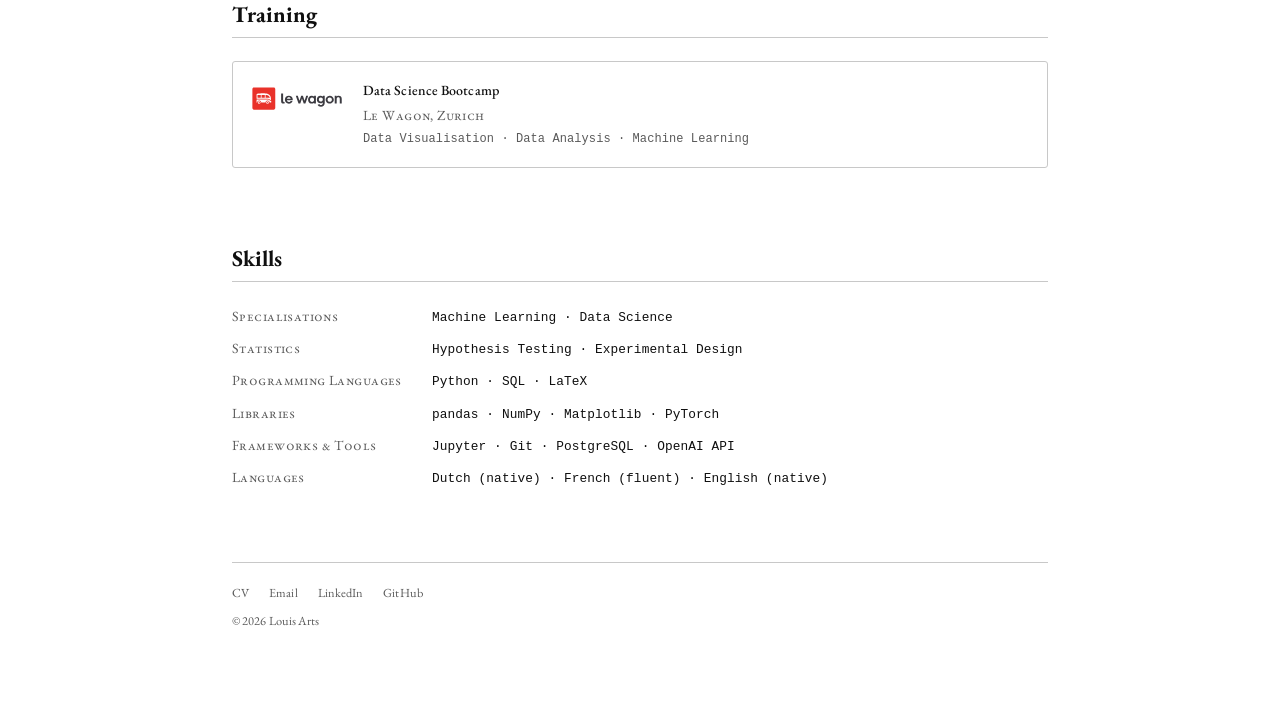
==== commit b088e52b: "Add graduation and EACL 2027 acceptance news; update paper status site-wide Co-Authored-By: Claude F" ====
--- a/index.html
+++ b/index.html
@@ -4,7 +4,7 @@
   <meta charset="UTF-8" />
   <meta name="viewport" content="width=device-width, initial-scale=1.0"/>
   <title>Louis Arts</title>
-  <meta name="description" content="Louis Arts, machine learning researcher with an MSc in Data Science and Machine Learning from UCL. Thesis on LLM-in-the-loop text clustering with Chattermill; co-author of cross-lingual factual recall research under review at EMNLP 2026.">
+  <meta name="description" content="Louis Arts, machine learning researcher with an MSc in Data Science and Machine Learning from UCL. Thesis on LLM-in-the-loop text clustering with Chattermill; co-author of cross-lingual factual recall research accepted at EACL 2027.">
   <link rel="canonical" href="https://louisarts.com/">
   <meta property="og:type" content="website">
   <meta property="og:site_name" content="Louis Arts">
@@ -105,7 +105,7 @@
       <div class="intro-bio">
         <h2>About</h2>
         <p>
-          I recently graduated with an MSc in Data Science and Machine Learning from UCL, where my thesis, written in collaboration with Chattermill, introduced LLM-in-the-loop methods for clustering and evaluating text without ground-truth labels. I also co-authored research on cross-lingual factual recall in large language models, now under review at EMNLP 2026. Before moving into machine learning I studied astrophysics at Imperial College London and built NLP data pipelines at Lemon AI, a London startup. I care about building genuinely useful models and systems.
+          I recently graduated with an MSc in Data Science and Machine Learning from UCL, where my thesis, written in collaboration with Chattermill, introduced LLM-in-the-loop methods for clustering and evaluating text without ground-truth labels. I also co-authored research on cross-lingual factual recall in large language models, accepted at EACL 2027. Before moving into machine learning I studied astrophysics at Imperial College London and built NLP data pipelines at Lemon AI, a London startup. I care about building genuinely useful models and systems.
         </p>
       </div>
     </section>
@@ -115,12 +115,20 @@
       <h2>News</h2>
       <ul class="news-list">
         <li>
+          <span class="date">Nov 2026</span>
+          <span class="news-text">Graduated with Distinction from the MSc in Data Science and Machine Learning at UCL.</span>
+        </li>
+        <li>
+          <span class="date">Nov 2026</span>
+          <span class="news-text">Our paper on <a href="polyfact.html">cross-lingual factual recall in large language models</a> was accepted to the EACL 2027 main conference.</span>
+        </li>
+        <li>
           <span class="date">Jun 2026</span>
           <span class="news-text">Started a new position as Research Intern at Chattermill, working on LLM-in-the-loop text clustering algorithms.</span>
         </li>
         <li>
           <span class="date">Jun 2026</span>
-          <span class="news-text">Submitted research on <a href="polyfact.html">cross-lingual factual recall in large language models</a> to EMNLP 2026 (under review).</span>
+          <span class="news-text">Submitted research on <a href="polyfact.html">cross-lingual factual recall in large language models</a> to EACL 2027.</span>
         </li>
         <li>
           <span class="date">Dec 2025</span>
@@ -156,7 +164,7 @@
           <img src="assets/polyfact-fig1.png" alt="PolyFact cross-lingual factual recall" class="project-thumb" width="354" height="354" loading="lazy" decoding="async">
           <div class="project-body">
             <h3><a href="polyfact.html">Cross-Lingual Factual Recall via Reinforcement Learning</a></h3>
-            <p>Benchmarked cross-lingual factual recall across 100K Wikidata facts and 12 languages; led mechanistic interpretability analysis identifying language-specific MLP neurons and showing GRPO training shifts processing to deeper, more general layers. Under review at EMNLP 2026.</p>
+            <p>Benchmarked cross-lingual factual recall across 100K Wikidata facts and 12 languages; led mechanistic interpretability analysis identifying language-specific MLP neurons and showing GRPO training shifts processing to deeper, more general layers. Accepted at EACL 2027 (main conference).</p>
             <span class="tags">Python · Mechanistic Interpretability · LLMs · NLP · GRPO</span><br>
             <a href="https://arxiv.org/abs/2606.06586" target="_blank" rel="noopener">arXiv</a>
             <a href="https://github.com/jvonrad/Lost-in-Mistranslation/tree/main" target="_blank" rel="noopener">GitHub</a>
@@ -243,7 +251,7 @@
             </div>
             <span class="institution">University College London</span>
             <p class="edu-detail">Reinforcement Learning · Machine Learning · Deep Learning · Natural Language Processing · Bayesian Deep Learning · Statistical Data Science · Machine Vision</p>
-            <p class="edu-award">Expected distinction</p>
+            <p class="edu-award">Distinction</p>
             <p class="edu-detail">UCL Data Science Society · UCL AI Society</p>
           </div>
         </li>
